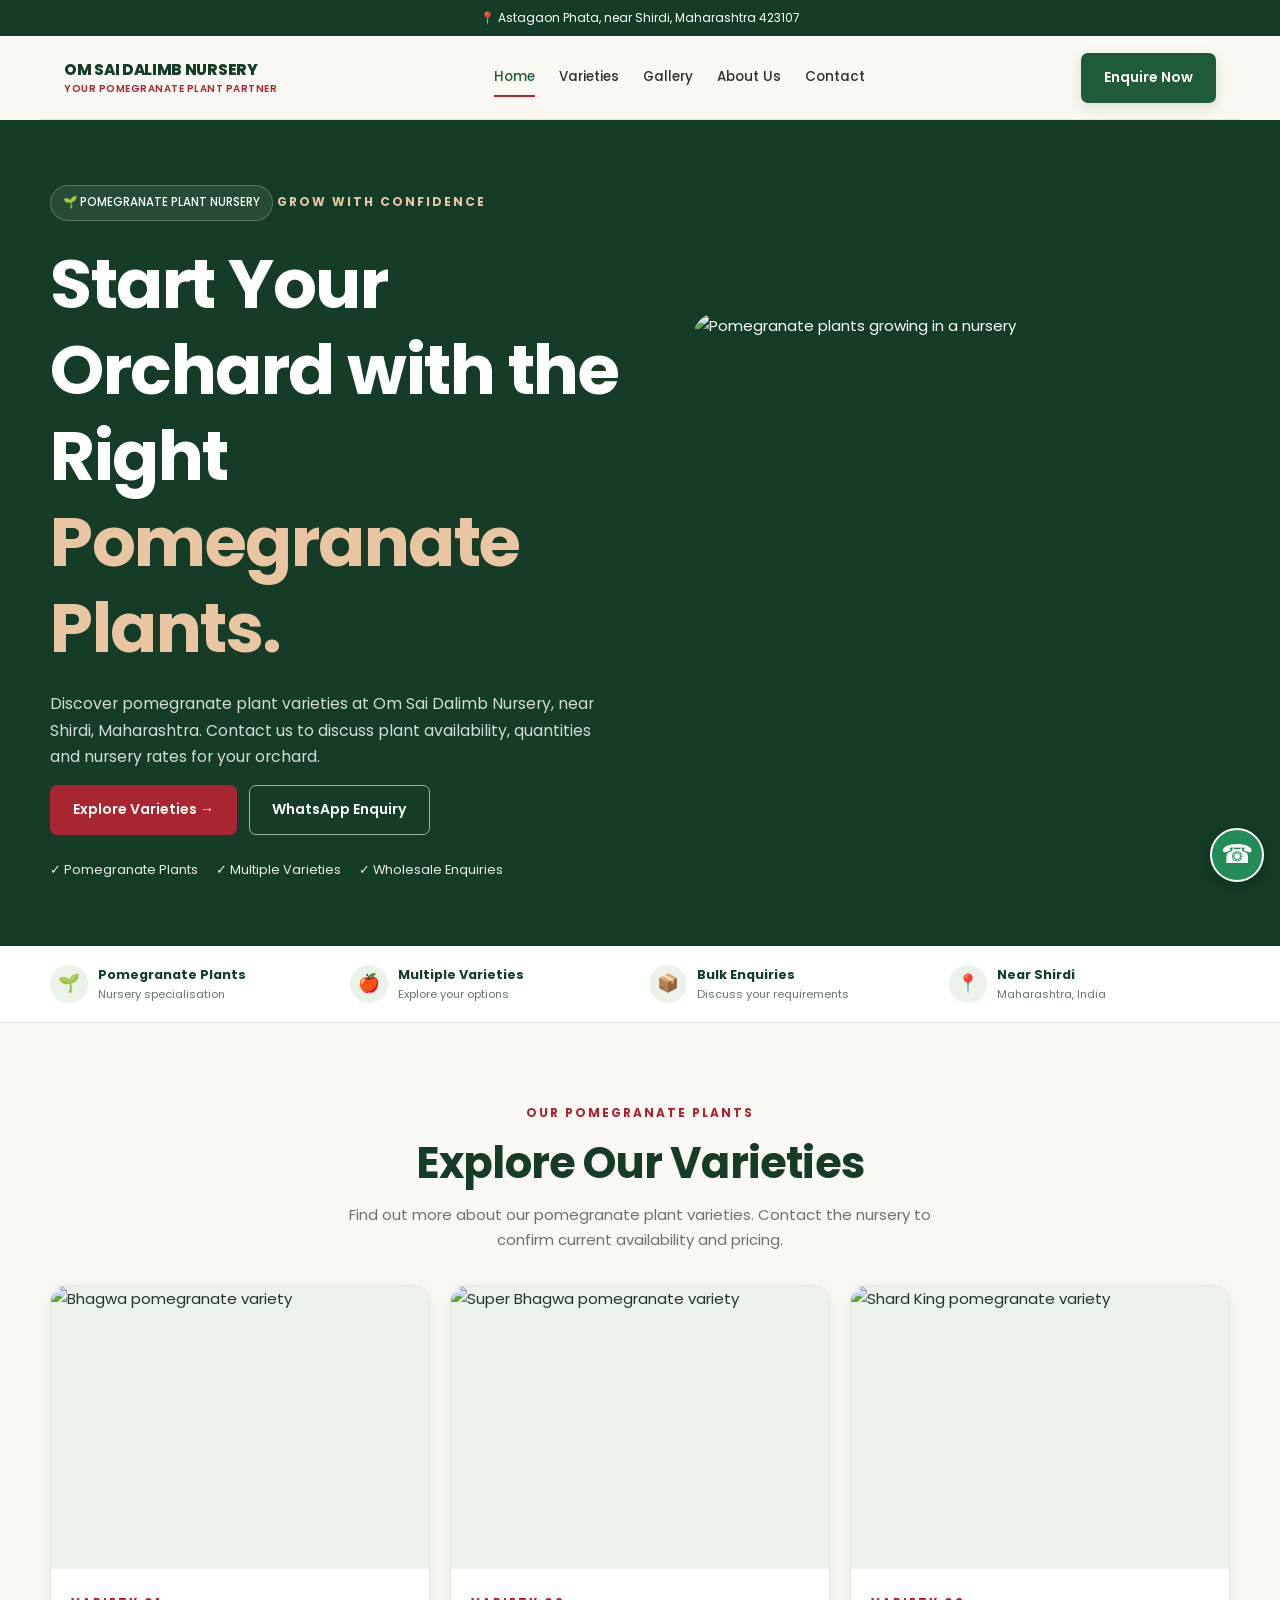
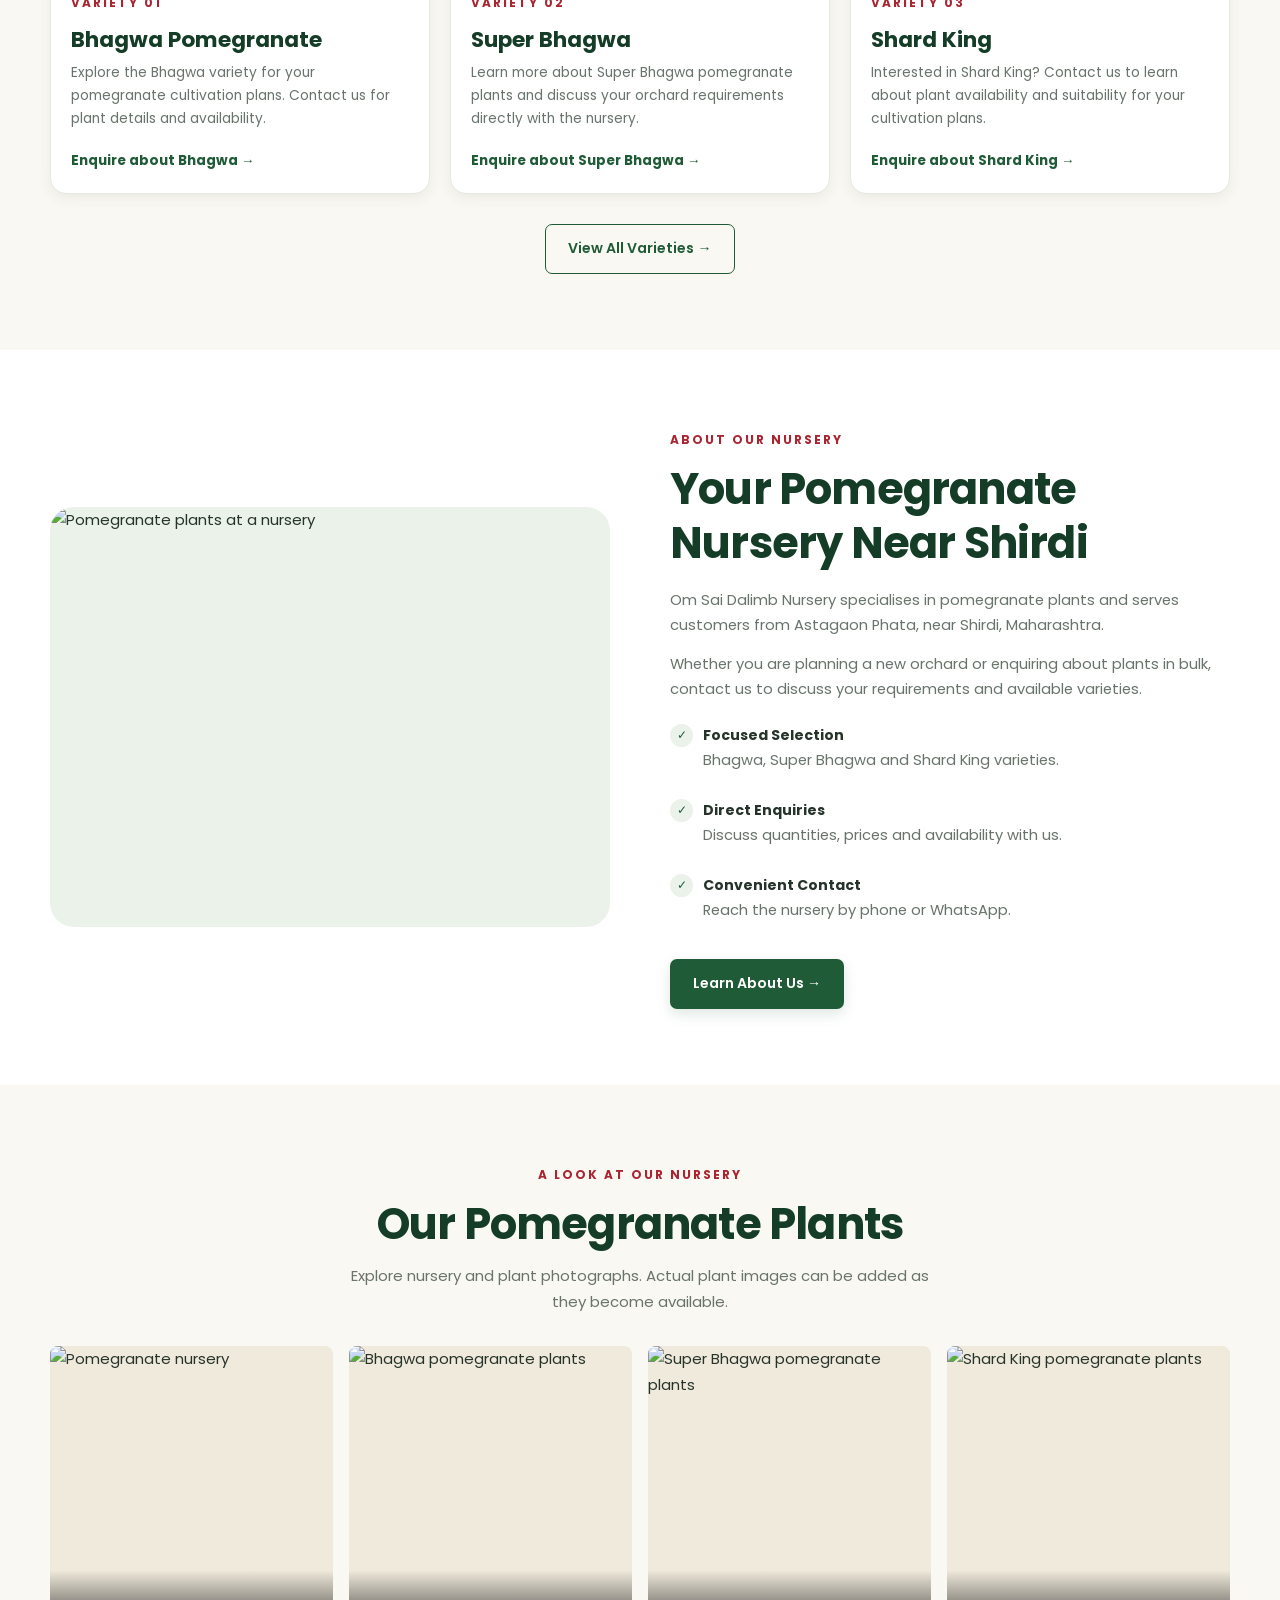
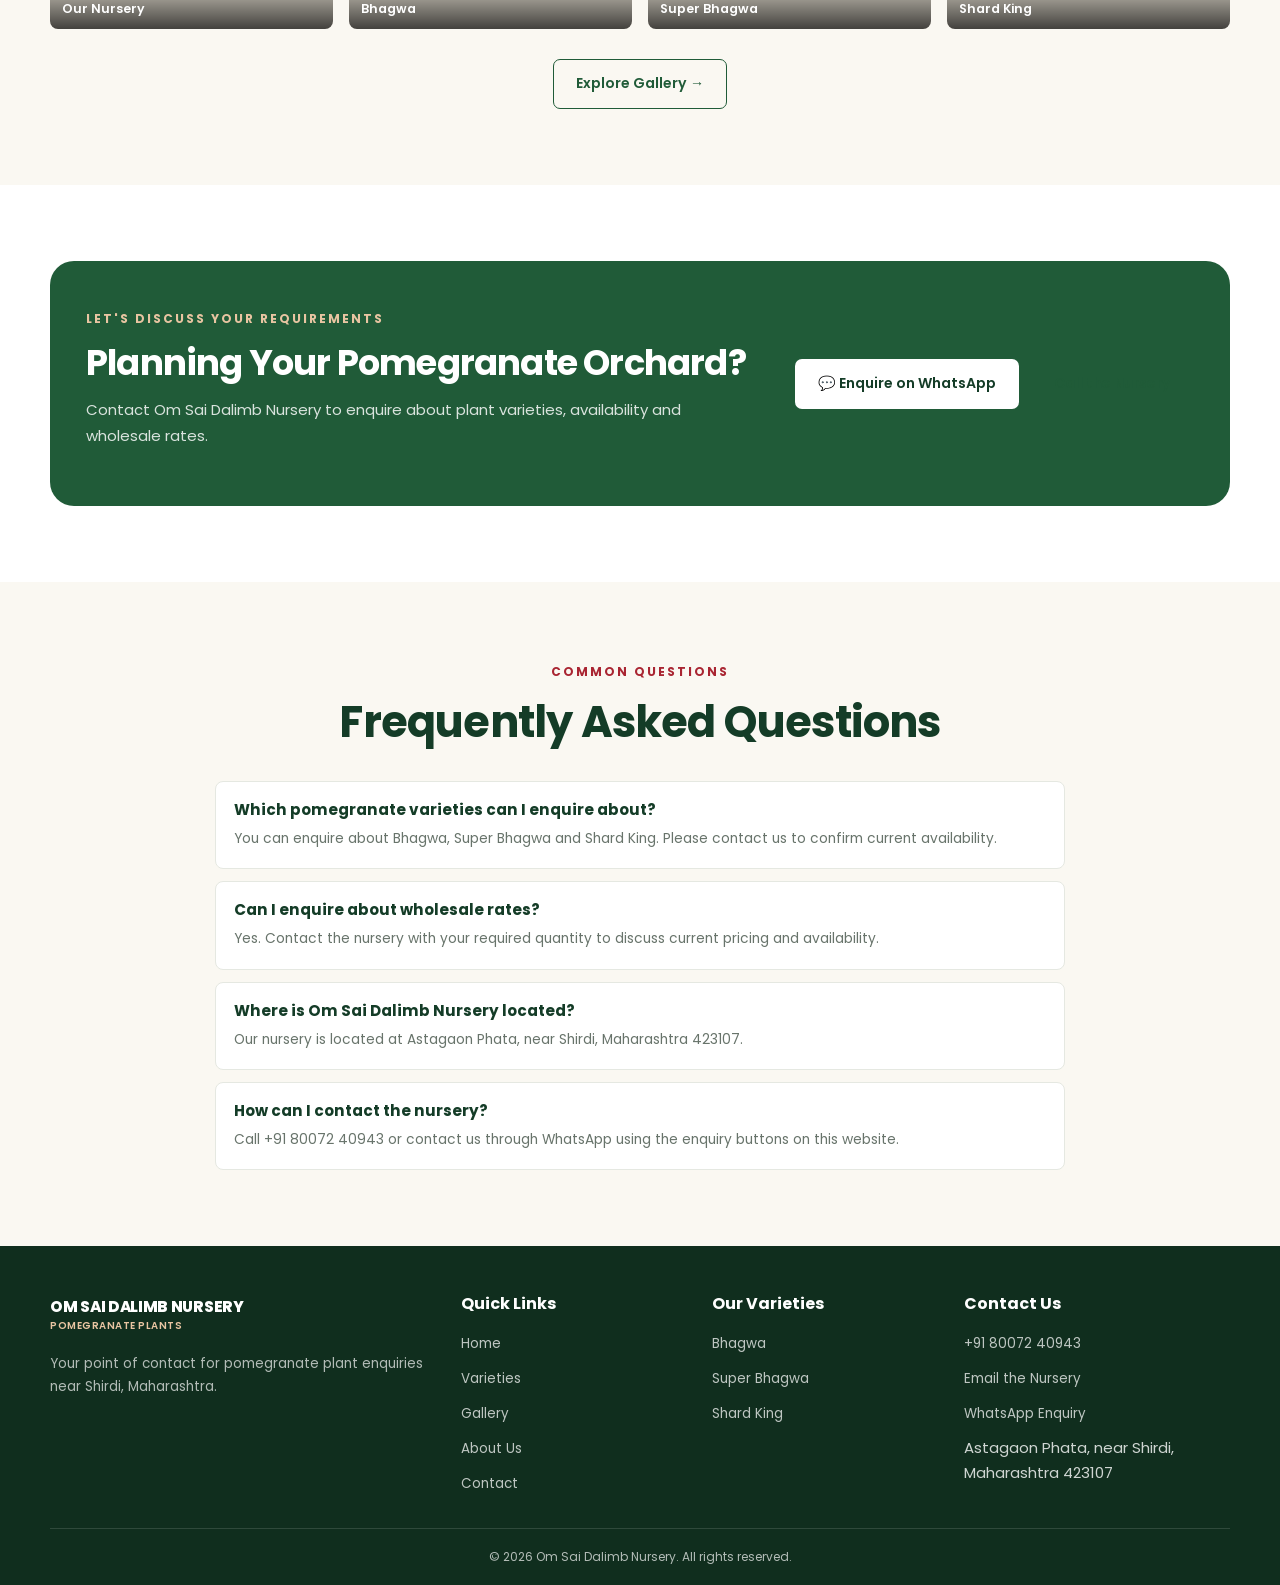
==== index.html @ 65f1bbf9 "Add files via upload" ====
<!DOCTYPE html>
<html lang="en">

<head>
    <meta charset="UTF-8">
    <meta name="viewport" content="width=device-width, initial-scale=1.0">

    <title>Om Sai Dalimb Nursery | Pomegranate Plants in Shirdi, Maharashtra</title>

    <meta name="description"
        content="Explore Bhagwa, Super Bhagwa and Shard King pomegranate plants at Om Sai Dalimb Nursery near Shirdi, Maharashtra. Contact us for wholesale enquiries and plant availability.">

    <meta name="theme-color" content="#143c27">

    <link rel="preconnect" href="https://fonts.googleapis.com">
    <link rel="preconnect" href="https://fonts.gstatic.com" crossorigin>

    <link href="https://fonts.googleapis.com/css2?family=Poppins:wght@400;500;600;700;800&display=swap"
        rel="stylesheet">

    <link rel="stylesheet" href="css/style.css">
</head>

<body>

    <!-- TOP BAR -->
    <div class="topbar">
        <div class="container topbar-inner">
            <p>📍 Astagaon Phata, near Shirdi, Maharashtra 423107</p>
        </div>
    </div>


    <!-- NAVIGATION -->
    <header class="navbar">
        <div class="container navbar-inner">

            <a href="index.html" class="brand" aria-label="Om Sai Dalimb Nursery homepage">

                <img src="C:\Users\Rutuja\OneDrive\Desktop\OmSaiDalimbNursery\images\logo\L1.png"
                    alt="Om Sai Dalimb Nursery logo"
                    onerror="this.style.display='none'">

                <span class="brand-text">
                    <span class="brand-name">OM SAI DALIMB NURSERY</span>
                    <span class="brand-tagline">YOUR POMEGRANATE PLANT PARTNER</span>
                </span>

            </a>

            <nav class="nav-menu" id="navMenu" aria-label="Main navigation">
                <a href="index.html" class="active">Home</a>
                <a href="varieties.html">Varieties</a>
                <a href="gallery.html">Gallery</a>
                <a href="about.html">About Us</a>
                <a href="contact.html">Contact</a>
            </nav>

            <a href="https://wa.me/918007240943"
                class="btn btn-primary nav-cta"
                target="_blank"
                rel="noopener noreferrer">
                Enquire Now
            </a>

            <button class="nav-toggle"
                id="navToggle"
                type="button"
                aria-label="Open navigation menu"
                aria-controls="navMenu"
                aria-expanded="false">
                ☰
            </button>

        </div>
    </header>


    <main>

        <!-- HERO SECTION -->
        <section class="hero">

            <div class="container hero-grid">

                <div class="hero-content">

                    <span class="hero-badge">
                        🌱 POMEGRANATE PLANT NURSERY
                    </span>

                    <span class="eyebrow">GROW WITH CONFIDENCE</span>

                    <h1>
                        Start Your Orchard
                        with the Right
                        <span>Pomegranate Plants.</span>
                    </h1>

                    <p>
                        Discover pomegranate plant varieties at Om Sai Dalimb Nursery,
                        near Shirdi, Maharashtra. Contact us to discuss plant availability,
                        quantities and nursery rates for your orchard.
                    </p>

                    <div class="btn-group">

                        <a href="varieties.html" class="btn btn-red">
                            Explore Varieties →
                        </a>

                        <a href="https://wa.me/918007240943?text=Hello%20Om%20Sai%20Dalimb%20Nursery%2C%20I%20would%20like%20to%20enquire%20about%20pomegranate%20plants."
                            class="btn btn-outline"
                            target="_blank"
                            rel="noopener noreferrer">
                            WhatsApp Enquiry
                        </a>

                    </div>

                    <div class="hero-points">
                        <span>✓ Pomegranate Plants</span>
                        <span>✓ Multiple Varieties</span>
                        <span>✓ Wholesale Enquiries</span>
                    </div>

                </div>


                <div class="hero-image">

                    <img src="C:\Users\Rutuja\OneDrive\Desktop\OmSaiDalimbNursery\images\nursery\n8.jpeg"
                        alt="Pomegranate plants growing in a nursery"
                        fetchpriority="high">

                </div>

            </div>

        </section>


        <!-- TRUST STRIP -->
        <section class="trust-strip">

            <div class="container trust-grid">

                <div class="trust-item">
                    <div class="trust-icon">🌱</div>
                    <div>
                        <strong>Pomegranate Plants</strong>
                        <small>Nursery specialisation</small>
                    </div>
                </div>

                <div class="trust-item">
                    <div class="trust-icon">🍎</div>
                    <div>
                        <strong>Multiple Varieties</strong>
                        <small>Explore your options</small>
                    </div>
                </div>

                <div class="trust-item">
                    <div class="trust-icon">📦</div>
                    <div>
                        <strong>Bulk Enquiries</strong>
                        <small>Discuss your requirements</small>
                    </div>
                </div>

                <div class="trust-item">
                    <div class="trust-icon">📍</div>
                    <div>
                        <strong>Near Shirdi</strong>
                        <small>Maharashtra, India</small>
                    </div>
                </div>

            </div>

        </section>


        <!-- VARIETIES SECTION -->
        <section class="section">

            <div class="container">

                <div class="section-heading">

                    <span class="eyebrow">OUR POMEGRANATE PLANTS</span>

                    <h2>Explore Our Varieties</h2>

                    <p>
                        Find out more about our pomegranate plant varieties.
                        Contact the nursery to confirm current availability and pricing.
                    </p>

                </div>


                <div class="variety-grid">

                    <!-- BHAGWA -->
                    <article class="variety-card">

                        <div class="variety-image">

                            <img src="C:\Users\Rutuja\OneDrive\Desktop\OmSaiDalimbNursery\images\plants\p6.jpeg"
                                alt="Bhagwa pomegranate variety"
                                loading="lazy"
                                onerror="this.onerror=null;this.src='images/hero/hero1.jpeg';">

                        </div>

                        <div class="variety-content">

                            <span class="eyebrow">VARIETY 01</span>

                            <h3>Bhagwa Pomegranate</h3>

                            <p>
                                Explore the Bhagwa variety for your pomegranate
                                cultivation plans. Contact us for plant details
                                and availability.
                            </p>

                            <a href="https://wa.me/918007240943?text=Hello%2C%20I%20would%20like%20to%20enquire%20about%20Bhagwa%20pomegranate%20plants."
                                class="variety-link"
                                target="_blank"
                                rel="noopener noreferrer">
                                Enquire about Bhagwa →
                            </a>

                        </div>

                    </article>


                    <!-- SUPER BHAGWA -->
                    <article class="variety-card">

                        <div class="variety-image">

                            <img src="C:\Users\Rutuja\OneDrive\Desktop\OmSaiDalimbNursery\images\plants\p14.jpeg"
                                alt="Super Bhagwa pomegranate variety"
                                loading="lazy"
                                onerror="this.onerror=null;this.src='images/hero/hero1.jpeg';">

                        </div>

                        <div class="variety-content">

                            <span class="eyebrow">VARIETY 02</span>

                            <h3>Super Bhagwa</h3>

                            <p>
                                Learn more about Super Bhagwa pomegranate plants
                                and discuss your orchard requirements directly
                                with the nursery.
                            </p>

                            <a href="https://wa.me/918007240943?text=Hello%2C%20I%20would%20like%20to%20enquire%20about%20Super%20Bhagwa%20pomegranate%20plants."
                                class="variety-link"
                                target="_blank"
                                rel="noopener noreferrer">
                                Enquire about Super Bhagwa →
                            </a>

                        </div>

                    </article>


                    <!-- SHARD KING -->
                    <article class="variety-card">

                        <div class="variety-image">

                            <img src="C:\Users\Rutuja\OneDrive\Desktop\OmSaiDalimbNursery\images\plants\p13.jpeg"
                                alt="Shard King pomegranate variety"
                                loading="lazy"
                                onerror="this.onerror=null;this.src='images/hero/hero1.jpeg';">

                        </div>

                        <div class="variety-content">

                            <span class="eyebrow">VARIETY 03</span>

                            <h3>Shard King</h3>

                            <p>
                                Interested in Shard King? Contact us to learn
                                about plant availability and suitability for
                                your cultivation plans.
                            </p>

                            <a href="https://wa.me/918007240943?text=Hello%2C%20I%20would%20like%20to%20enquire%20about%20Shard%20King%20pomegranate%20plants."
                                class="variety-link"
                                target="_blank"
                                rel="noopener noreferrer">
                                Enquire about Shard King →
                            </a>

                        </div>

                    </article>

                </div>


                <div class="text-center mt-3">

                    <a href="varieties.html" class="btn btn-outline">
                        View All Varieties →
                    </a>

                </div>

            </div>

        </section>


        <!-- ABOUT SECTION -->
        <section class="section section-white">

            <div class="container about-grid">

                <div class="about-image">

                    <img src="C:\Users\Rutuja\OneDrive\Desktop\OmSaiDalimbNursery\images\nursery\n4.jpeg"
                        alt="Pomegranate plants at a nursery"
                        loading="lazy"
                        onerror="this.onerror=null;this.src='images/hero/hero1.jpeg';">

                </div>


                <div class="about-content">

                    <span class="eyebrow">ABOUT OUR NURSERY</span>

                    <h2>Your Pomegranate Nursery Near Shirdi</h2>

                    <p>
                        Om Sai Dalimb Nursery specialises in pomegranate plants
                        and serves customers from Astagaon Phata, near Shirdi,
                        Maharashtra.
                    </p>

                    <p>
                        Whether you are planning a new orchard or enquiring
                        about plants in bulk, contact us to discuss your
                        requirements and available varieties.
                    </p>

                    <ul class="feature-list">

                        <li>
                            <span>✓</span>
                            <div>
                                <strong>Focused Selection</strong>
                                <p>Bhagwa, Super Bhagwa and Shard King varieties.</p>
                            </div>
                        </li>

                        <li>
                            <span>✓</span>
                            <div>
                                <strong>Direct Enquiries</strong>
                                <p>Discuss quantities, prices and availability with us.</p>
                            </div>
                        </li>

                        <li>
                            <span>✓</span>
                            <div>
                                <strong>Convenient Contact</strong>
                                <p>Reach the nursery by phone or WhatsApp.</p>
                            </div>
                        </li>

                    </ul>

                    <a href="about.html" class="btn btn-primary">
                        Learn About Us →
                    </a>

                </div>

            </div>

        </section>


        <!-- GALLERY PREVIEW -->
        <section class="section">

            <div class="container">

                <div class="section-heading">

                    <span class="eyebrow">A LOOK AT OUR NURSERY</span>

                    <h2>Our Pomegranate Plants</h2>

                    <p>
                        Explore nursery and plant photographs.
                        Actual plant images can be added as they become available.
                    </p>

                </div>


                <div class="gallery-grid">

                    <a href="gallery.html" class="gallery-item">
                        <img src="C:\Users\Rutuja\OneDrive\Desktop\OmSaiDalimbNursery\images\nursery\n8.jpeg"
                            alt="Pomegranate nursery"
                            loading="lazy">
                        <span class="gallery-caption">Our Nursery</span>
                    </a>

                    <a href="gallery.html" class="gallery-item">
                        <img src="C:\Users\Rutuja\OneDrive\Desktop\OmSaiDalimbNursery\images\plants\p6.jpeg"
                            alt="Bhagwa pomegranate plants"
                            loading="lazy"
                            onerror="this.onerror=null;this.src='images/hero/hero1.jpeg';">
                        <span class="gallery-caption">Bhagwa</span>
                    </a>

                    <a href="gallery.html" class="gallery-item">
                        <img src="C:\Users\Rutuja\OneDrive\Desktop\OmSaiDalimbNursery\images\plants\p14.jpeg"
                            alt="Super Bhagwa pomegranate plants"
                            loading="lazy"
                            onerror="this.onerror=null;this.src='images/hero/hero1.jpeg';">
                        <span class="gallery-caption">Super Bhagwa</span>
                    </a>

                    <a href="gallery.html" class="gallery-item">
                        <img src="C:\Users\Rutuja\OneDrive\Desktop\OmSaiDalimbNursery\images\plants\p13.jpeg"
                            alt="Shard King pomegranate plants"
                            loading="lazy"
                            onerror="this.onerror=null;this.src='images/hero/hero1.jpeg';">
                        <span class="gallery-caption">Shard King</span>
                    </a>

                </div>


                <div class="text-center mt-3">

                    <a href="gallery.html" class="btn btn-outline">
                        Explore Gallery →
                    </a>

                </div>

            </div>

        </section>


        <!-- CALL TO ACTION -->
        <section class="section section-white">

            <div class="container">

                <div class="cta-banner">

                    <div>

                        <span class="eyebrow" style="color: #e9c5a2;">
                            LET'S DISCUSS YOUR REQUIREMENTS
                        </span>

                        <h2>Planning Your Pomegranate Orchard?</h2>

                        <p>
                            Contact Om Sai Dalimb Nursery to enquire about
                            plant varieties, availability and wholesale rates.
                        </p>

                    </div>


                    <div class="btn-group">

                        <a href="https://wa.me/918007240943?text=Hello%20Om%20Sai%20Dalimb%20Nursery%2C%20I%20would%20like%20to%20enquire%20about%20pomegranate%20plants%20and%20wholesale%20rates."
                            class="btn btn-white"
                            target="_blank"
                            rel="noopener noreferrer">
                            💬 Enquire on WhatsApp
                        </a>

                        <a href="tel:+918007240943" class="btn btn-outline">
                            Call the Nursery
                        </a>

                    </div>

                </div>

            </div>

        </section>


        <!-- FAQ SECTION -->
        <section class="section">

            <div class="container">

                <div class="section-heading">

                    <span class="eyebrow">COMMON QUESTIONS</span>

                    <h2>Frequently Asked Questions</h2>

                </div>


                <div class="faq-list">

                    <article class="faq-item">

                        <h3>Which pomegranate varieties can I enquire about?</h3>

                        <p>
                            You can enquire about Bhagwa, Super Bhagwa and
                            Shard King. Please contact us to confirm current
                            availability.
                        </p>

                    </article>


                    <article class="faq-item">

                        <h3>Can I enquire about wholesale rates?</h3>

                        <p>
                            Yes. Contact the nursery with your required quantity
                            to discuss current pricing and availability.
                        </p>

                    </article>


                    <article class="faq-item">

                        <h3>Where is Om Sai Dalimb Nursery located?</h3>

                        <p>
                            Our nursery is located at Astagaon Phata, near
                            Shirdi, Maharashtra 423107.
                        </p>

                    </article>


                    <article class="faq-item">

                        <h3>How can I contact the nursery?</h3>

                        <p>
                            Call +91 80072 40943 or contact us through WhatsApp
                            using the enquiry buttons on this website.
                        </p>

                    </article>

                </div>

            </div>

        </section>

    </main>


    <!-- FOOTER -->
    <footer class="footer">

        <div class="container">

            <div class="footer-grid">

                <div>

                    <a href="index.html" class="brand">

                        <img src="C:\Users\Rutuja\OneDrive\Desktop\OmSaiDalimbNursery\images\logo\L1.png"
                            alt=""
                            onerror="this.style.display='none'">

                        <span class="brand-text">
                            <span class="brand-name">OM SAI DALIMB NURSERY</span>
                            <span class="brand-tagline">POMEGRANATE PLANTS</span>
                        </span>

                    </a>

                    <p class="mt-2">
                        Your point of contact for pomegranate plant enquiries
                        near Shirdi, Maharashtra.
                    </p>

                </div>


                <div>

                    <h3>Quick Links</h3>

                    <ul class="footer-links">
                        <li><a href="index.html">Home</a></li>
                        <li><a href="varieties.html">Varieties</a></li>
                        <li><a href="gallery.html">Gallery</a></li>
                        <li><a href="about.html">About Us</a></li>
                        <li><a href="contact.html">Contact</a></li>
                    </ul>

                </div>


                <div>

                    <h3>Our Varieties</h3>

                    <ul class="footer-links">
                        <li><a href="varieties.html">Bhagwa</a></li>
                        <li><a href="varieties.html">Super Bhagwa</a></li>
                        <li><a href="varieties.html">Shard King</a></li>
                    </ul>

                </div>


                <div>

                    <h3>Contact Us</h3>

                    <ul class="footer-links">

                        <li>
                            <a href="tel:+918007240943">
                                +91 80072 40943
                            </a>
                        </li>

                        <li>
                            <a href="mailto:jejurkarsagar766@gmail.com">
                                Email the Nursery
                            </a>
                        </li>

                        <li>
                            <a href="https://wa.me/918007240943"
                                target="_blank"
                                rel="noopener noreferrer">
                                WhatsApp Enquiry
                            </a>
                        </li>

                        <li>
                            <span>
                                Astagaon Phata, near Shirdi,
                                Maharashtra 423107
                            </span>
                        </li>

                    </ul>

                </div>

            </div>


            <div class="footer-bottom">

                <p>
                    &copy; <span id="currentYear"></span>
                    Om Sai Dalimb Nursery. All rights reserved.
                </p>

            </div>

        </div>

    </footer>


    <!-- FLOATING WHATSAPP BUTTON -->
    <a href="https://wa.me/918007240943"
        class="whatsapp-float"
        target="_blank"
        rel="noopener noreferrer"
        aria-label="Contact Om Sai Dalimb Nursery on WhatsApp">
        ☎
    </a>


    <!-- JAVASCRIPT -->
    <script>
        const navToggle = document.getElementById("navToggle");
        const navMenu = document.getElementById("navMenu");

        if (navToggle && navMenu) {

            navToggle.addEventListener("click", function () {

                const isOpen = navMenu.classList.toggle("show");

                navToggle.setAttribute("aria-expanded", String(isOpen));

                navToggle.setAttribute(
                    "aria-label",
                    isOpen ? "Close navigation menu" : "Open navigation menu"
                );

                navToggle.textContent = isOpen ? "✕" : "☰";

            });

            navMenu.querySelectorAll("a").forEach(function (link) {

                link.addEventListener("click", function () {

                    navMenu.classList.remove("show");

                    navToggle.setAttribute("aria-expanded", "false");
                    navToggle.setAttribute("aria-label", "Open navigation menu");
                    navToggle.textContent = "☰";

                });

            });

        }

        document.getElementById("currentYear").textContent =
            new Date().getFullYear();
    </script>

</body>

</html>
---- css/style.css ----
/* =========================================================
   OM SAI DALIMB NURSERY
   Premium Pomegranate Nursery Website
   Mobile-first responsive stylesheet
   ========================================================= */

/* ===================== 1. VARIABLES ===================== */

:root {
    --green: #205b38;
    --green-dark: #143c27;
    --green-light: #eaf2e9;

    --red: #a92532;
    --red-dark: #861c28;
    --red-light: #f9e9e9;

    --ivory: #faf8f2;
    --white: #ffffff;
    --cream: #f0eadc;

    --text: #26332b;
    --text-light: #68746b;
    --border: #e5e8e1;

    --shadow-sm: 0 4px 14px rgba(20, 60, 39, 0.07);
    --shadow-md: 0 12px 30px rgba(20, 60, 39, 0.12);
    --shadow-lg: 0 20px 50px rgba(20, 60, 39, 0.16);

    --radius-sm: 8px;
    --radius-md: 16px;
    --radius-lg: 24px;

    --container: 1180px;
    --transition: 0.3s ease;
}


/* ===================== 2. RESET ===================== */

* {
    margin: 0;
    padding: 0;
    box-sizing: border-box;
}

html {
    scroll-behavior: smooth;
    scroll-padding-top: 90px;
}

body {
    font-family: "Poppins", "Segoe UI", Arial, sans-serif;
    font-size: 15px;
    line-height: 1.7;
    color: var(--text);
    background: var(--ivory);
    overflow-x: hidden;
    -webkit-font-smoothing: antialiased;
}

img {
    display: block;
    width: 100%;
    max-width: 100%;
    height: auto;
}

a {
    color: inherit;
    text-decoration: none;
    transition: color var(--transition);
}

button,
input,
textarea,
select {
    font: inherit;
}

button {
    cursor: pointer;
}

ul {
    list-style: none;
}

p {
    color: var(--text-light);
    margin-bottom: 14px;
}

h1,
h2,
h3,
h4,
h5 {
    color: var(--green-dark);
    font-weight: 700;
    line-height: 1.25;
}

h1 {
    font-size: clamp(2rem, 6vw, 4.3rem);
    letter-spacing: -1.5px;
}

h2 {
    font-size: clamp(1.65rem, 4vw, 2.7rem);
    letter-spacing: -0.8px;
}

h3 {
    font-size: clamp(1.1rem, 2.5vw, 1.35rem);
}

::selection {
    background: var(--green);
    color: var(--white);
}


/* ===================== 3. REUSABLE LAYOUT ===================== */

.container {
    width: min(100% - 32px, var(--container));
    margin-inline: auto;
}

.section {
    padding: 58px 0;
}

.section-white {
    background: var(--white);
}

.section-green {
    background: var(--green-dark);
    color: var(--white);
}

.section-heading {
    max-width: 720px;
    margin: 0 auto 32px;
    text-align: center;
}

.section-heading h2 {
    margin-bottom: 12px;
}

.section-heading p {
    max-width: 600px;
    margin: 0 auto;
}

.eyebrow {
    display: inline-block;
    margin-bottom: 12px;
    color: var(--red);
    font-size: 0.75rem;
    font-weight: 700;
    letter-spacing: 2px;
    text-transform: uppercase;
}

.text-center {
    text-align: center;
}

.text-green {
    color: var(--green);
}

.text-red {
    color: var(--red);
}

.mt-1 {
    margin-top: 10px;
}

.mt-2 {
    margin-top: 20px;
}

.mt-3 {
    margin-top: 30px;
}

.mb-1 {
    margin-bottom: 10px;
}

.mb-2 {
    margin-bottom: 20px;
}

.mb-3 {
    margin-bottom: 30px;
}


/* ===================== 4. BUTTONS ===================== */

.btn {
    display: inline-flex;
    align-items: center;
    justify-content: center;
    gap: 9px;

    min-height: 46px;
    padding: 12px 22px;

    border: 1px solid transparent;
    border-radius: 7px;

    font-size: 0.88rem;
    font-weight: 600;
    text-align: center;

    transition:
        background var(--transition),
        color var(--transition),
        border-color var(--transition),
        transform var(--transition),
        box-shadow var(--transition);
}

.btn:hover {
    transform: translateY(-2px);
}

.btn-primary {
    color: var(--white);
    background: var(--green);
    box-shadow: 0 5px 14px rgba(32, 91, 56, 0.15);
}

.btn-primary:hover {
    color: var(--white);
    background: var(--green-dark);
}

.btn-red {
    color: var(--white);
    background: var(--red);
}

.btn-red:hover {
    color: var(--white);
    background: var(--red-dark);
}

.btn-outline {
    color: var(--green);
    background: transparent;
    border-color: var(--green);
}

.btn-outline:hover {
    color: var(--white);
    background: var(--green);
}

.btn-white {
    color: var(--green-dark);
    background: var(--white);
}

.btn-white:hover {
    color: var(--green-dark);
    background: var(--cream);
}

.btn-whatsapp {
    color: var(--white);
    background: #218c55;
}

.btn-whatsapp:hover {
    color: var(--white);
    background: #176b40;
}

.btn-group {
    display: flex;
    flex-wrap: wrap;
    align-items: center;
    gap: 12px;
}


/* ===================== 5. TOP BAR ===================== */

.topbar {
    padding: 8px 0;
    color: var(--white);
    background: var(--green-dark);
    font-size: 0.75rem;
}

.topbar-inner {
    display: flex;
    align-items: center;
    justify-content: center;
    gap: 8px;
    text-align: center;
}

.topbar p {
    margin: 0;
    color: inherit;
}

.topbar a {
    color: inherit;
}

.topbar a:hover {
    color: #e7d7a8;
}


/* ===================== 6. NAVIGATION ===================== */

.navbar {
    position: sticky;
    top: 0;
    z-index: 1000;

    background: rgba(250, 248, 242, 0.97);
    border-bottom: 1px solid var(--border);
    backdrop-filter: blur(12px);
}

.navbar-inner {
    min-height: 74px;
    display: flex;
    align-items: center;
    justify-content: space-between;
    gap: 16px;
}

.brand {
    display: inline-flex;
    align-items: center;
    gap: 10px;
    min-width: 0;
}

.brand img {
    width: 48px;
    height: 48px;
    object-fit: contain;
    flex-shrink: 0;
}

.brand-text {
    display: flex;
    flex-direction: column;
    line-height: 1.25;
}

.brand-name {
    color: var(--green-dark);
    font-size: 0.95rem;
    font-weight: 800;
    letter-spacing: -0.3px;
}

.brand-tagline {
    margin-top: 4px;
    color: var(--red);
    font-size: 0.62rem;
    font-weight: 600;
    letter-spacing: 0.5px;
}

.nav-menu {
    display: flex;
    align-items: center;
    gap: 24px;
}

.nav-menu a {
    position: relative;
    padding: 8px 0;
    color: var(--text);
    font-size: 0.84rem;
    font-weight: 500;
}

.nav-menu a:hover,
.nav-menu a.active {
    color: var(--green);
}

.nav-menu a.active::after {
    position: absolute;
    right: 0;
    bottom: 0;
    left: 0;
    height: 2px;
    background: var(--red);
    content: "";
}

.nav-toggle {
    display: none;
    width: 42px;
    height: 42px;
    align-items: center;
    justify-content: center;
    border: 1px solid var(--border);
    border-radius: 8px;
    color: var(--green-dark);
    background: var(--white);
    font-size: 1.4rem;
}

.nav-cta {
    white-space: nowrap;
}


/* ===================== 7. HERO SECTION ===================== */

.hero {
    position: relative;
    isolation: isolate;
    overflow: hidden;
    background: var(--green-dark);
    color: var(--white);
}

.hero-grid {
    display: grid;
    grid-template-columns: 1fr;
    align-items: center;
    gap: 30px;
}

.hero-content {
    position: relative;
    z-index: 2;
    padding: 46px 0 12px;
}

.hero .eyebrow {
    color: #e9c5a2;
}

.hero h1 {
    max-width: 700px;
    margin-bottom: 20px;
    color: var(--white);
}

.hero h1 span {
    color: #e9c5a2;
}

.hero p {
    max-width: 560px;
    color: rgba(255, 255, 255, 0.82);
    font-size: 0.98rem;
}

.hero .btn-outline {
    color: var(--white);
    border-color: rgba(255, 255, 255, 0.6);
}

.hero .btn-outline:hover {
    color: var(--green-dark);
    background: var(--white);
}

.hero-image {
    position: relative;
    min-height: 260px;
    overflow: hidden;
    border-radius: var(--radius-lg) var(--radius-lg) 0 0;
}

.hero-image img {
    width: 100%;
    height: 100%;
    min-height: 260px;
    object-fit: cover;
    object-position: center;
}

.hero-image::after {
    position: absolute;
    inset: 0;
    background: linear-gradient(
        0deg,
        rgba(20, 60, 39, 0.28),
        transparent 45%
    );
    content: "";
}

.hero-badge {
    display: inline-flex;
    align-items: center;
    gap: 8px;
    margin-bottom: 20px;
    padding: 7px 12px;
    border: 1px solid rgba(255, 255, 255, 0.22);
    border-radius: 50px;
    color: var(--white);
    background: rgba(255, 255, 255, 0.08);
    font-size: 0.72rem;
    font-weight: 500;
}

.hero-points {
    display: flex;
    flex-wrap: wrap;
    gap: 12px 18px;
    margin-top: 24px;
}

.hero-points span {
    color: rgba(255, 255, 255, 0.9);
    font-size: 0.8rem;
}


/* ===================== 8. TRUST STRIP ===================== */

.trust-strip {
    position: relative;
    z-index: 3;
    padding: 18px 0;
    background: var(--white);
    border-bottom: 1px solid var(--border);
}

.trust-grid {
    display: grid;
    grid-template-columns: repeat(2, minmax(0, 1fr));
    gap: 18px 12px;
}

.trust-item {
    display: flex;
    align-items: center;
    gap: 10px;
}

.trust-icon {
    display: flex;
    width: 38px;
    height: 38px;
    flex-shrink: 0;
    align-items: center;
    justify-content: center;
    border-radius: 50%;
    color: var(--green);
    background: var(--green-light);
    font-size: 1.1rem;
}

.trust-item strong {
    display: block;
    color: var(--green-dark);
    font-size: 0.8rem;
}

.trust-item small {
    display: block;
    color: var(--text-light);
    font-size: 0.7rem;
}


/* ===================== 9. VARIETY CARDS ===================== */

.variety-grid {
    display: grid;
    grid-template-columns: 1fr;
    gap: 20px;
}

.variety-card {
    overflow: hidden;
    border: 1px solid var(--border);
    border-radius: var(--radius-md);
    background: var(--white);
    box-shadow: var(--shadow-sm);
    transition:
        transform var(--transition),
        box-shadow var(--transition);
}

.variety-card:hover {
    transform: translateY(-5px);
    box-shadow: var(--shadow-md);
}

.variety-image {
    position: relative;
    overflow: hidden;
    aspect-ratio: 4 / 3;
    background: var(--green-light);
}

.variety-image img {
    width: 100%;
    height: 100%;
    object-fit: cover;
    transition: transform 0.5s ease;
}

.variety-card:hover .variety-image img {
    transform: scale(1.04);
}

.variety-content {
    padding: 20px;
}

.variety-content h3 {
    margin-bottom: 8px;
}

.variety-content p {
    margin-bottom: 16px;
    font-size: 0.86rem;
}

.variety-link {
    display: inline-flex;
    align-items: center;
    gap: 8px;
    color: var(--green);
    font-size: 0.84rem;
    font-weight: 700;
}

.variety-link:hover {
    color: var(--red);
}


/* ===================== 10. IMAGE GALLERY ===================== */

.gallery-grid {
    display: grid;
    grid-template-columns: repeat(2, minmax(0, 1fr));
    gap: 10px;
}

.gallery-item {
    position: relative;
    overflow: hidden;
    aspect-ratio: 1 / 1;
    border-radius: var(--radius-sm);
    background: var(--cream);
}

.gallery-item img {
    width: 100%;
    height: 100%;
    object-fit: cover;
    transition: transform 0.45s ease;
}

.gallery-item:hover img {
    transform: scale(1.06);
}

.gallery-caption {
    position: absolute;
    right: 0;
    bottom: 0;
    left: 0;
    padding: 28px 12px 10px;
    color: var(--white);
    background: linear-gradient(transparent, rgba(0, 0, 0, 0.72));
    font-size: 0.78rem;
    font-weight: 600;
}


/* ===================== 11. ABOUT SECTION ===================== */

.about-grid {
    display: grid;
    grid-template-columns: 1fr;
    align-items: center;
    gap: 30px;
}

.about-image {
    overflow: hidden;
    aspect-ratio: 4 / 3;
    border-radius: var(--radius-lg);
    background: var(--green-light);
}

.about-image img {
    width: 100%;
    height: 100%;
    object-fit: cover;
}

.about-content h2 {
    margin-bottom: 18px;
}

.about-content p {
    font-size: 0.92rem;
}

.feature-list {
    display: grid;
    gap: 12px;
    margin: 22px 0;
}

.feature-list li {
    display: flex;
    align-items: flex-start;
    gap: 10px;
    color: var(--text);
    font-size: 0.88rem;
}

.feature-list li span {
    display: inline-flex;
    width: 23px;
    height: 23px;
    flex-shrink: 0;
    align-items: center;
    justify-content: center;
    border-radius: 50%;
    color: var(--green);
    background: var(--green-light);
    font-size: 0.75rem;
}


/* ===================== 12. CTA BANNER ===================== */

.cta-banner {
    position: relative;
    overflow: hidden;
    padding: 34px 22px;
    border-radius: var(--radius-lg);
    color: var(--white);
    background: var(--green);
}

.cta-banner h2 {
    margin-bottom: 12px;
    color: var(--white);
    font-size: clamp(1.5rem, 4vw, 2.2rem);
}

.cta-banner p {
    max-width: 600px;
    color: rgba(255, 255, 255, 0.83);
}

.cta-banner .btn-group {
    margin-top: 20px;
}


/* /* =========================================
   CONTACT PAGE - PREMIUM REDESIGN
========================================= */

.contact-intro {
    max-width: 760px;
    margin: 0 auto 42px;
    text-align: center;
}

.contact-intro h2 {
    color: var(--green-dark);
    font-size: clamp(1.7rem, 4vw, 2.5rem);
    line-height: 1.25;
    margin: 14px 0;
}

.contact-intro p {
    color: var(--text-light);
    line-height: 1.8;
    font-size: 1rem;
}

/* CONTACT CARDS */

.contact-details-grid {
    display: grid;
    grid-template-columns: repeat(2, minmax(0, 1fr));
    gap: 18px;
    margin-top: 38px;
}

.contact-detail-card {
    background: var(--white);
    border: 1px solid var(--border);
    border-radius: 18px;
    padding: 25px 18px;
    text-align: center;
    box-shadow: var(--shadow-sm);
    transition: transform var(--transition),
                box-shadow var(--transition),
                border-color var(--transition);
    min-width: 0;
    overflow-wrap: anywhere;
}

.contact-detail-card:hover {
    transform: translateY(-4px);
    box-shadow: var(--shadow-md);
    border-color: #b9cfb8;
}

.contact-detail-icon {
    display: inline-flex;
    align-items: center;
    justify-content: center;
    width: 56px;
    height: 56px;
    border-radius: 16px;
    margin-bottom: 15px;
    font-size: 1.65rem;
}

.contact-detail-icon.phone-icon {
    background: #eaf2e9;
    color: var(--green);
}

.contact-detail-icon.whatsapp-icon {
    background: #e4f7e9;
    color: #25D366;
}

.contact-detail-icon.email-icon {
    background: #f9e9e9;
    color: var(--red);
}

.contact-detail-icon.map-icon {
    background: #fff0e6;
    color: #d94a3a;
}

.contact-detail-card h2 {
    color: var(--green-dark);
    font-size: 1.15rem;
    margin: 0 0 10px;
}

.contact-detail-card h3 {
    color: var(--text);
    font-size: 0.95rem;
    margin: 17px 0 5px;
}

.contact-detail-card p {
    color: var(--text-light);
    font-size: 0.92rem;
    line-height: 1.7;
    margin: 0 0 13px;
}

.contact-detail-card a {
    color: var(--green);
    font-weight: 600;
    font-size: 0.94rem;
    text-decoration: none;
    line-height: 1.9;
    overflow-wrap: anywhere;
}

.contact-detail-card a:hover {
    color: var(--red);
    text-decoration: underline;
}

/* ENQUIRY FORM SECTION */

.contact-form-section {
    background: linear-gradient(
        180deg,
        var(--green-light) 0%,
        var(--ivory) 100%
    );
}

.contact-form-layout {
    display: grid;
    grid-template-columns: 1fr;
    gap: 32px;
    align-items: start;
}

.contact-form-info {
    padding: 10px 0;
}

.contact-form-info h2 {
    color: var(--green-dark);
    font-size: clamp(1.7rem, 4vw, 2.4rem);
    line-height: 1.3;
    margin: 14px 0;
}

.contact-form-info p {
    color: var(--text-light);
    line-height: 1.85;
    font-size: 0.98rem;
}

.contact-form-info strong {
    color: var(--green-dark);
}

.contact-form {
    background: var(--white);
    padding: 26px 20px;
    border: 1px solid var(--border);
    border-radius: 20px;
    box-shadow: var(--shadow-md);
}

.form-group {
    margin-bottom: 20px;
}

.form-group label {
    display: block;
    margin-bottom: 8px;
    color: var(--green-dark);
    font-weight: 600;
    font-size: 0.93rem;
}

.form-group input,
.form-group select,
.form-group textarea {
    display: block;
    width: 100%;
    max-width: 100%;
    min-height: 48px;
    padding: 12px 14px;
    border: 1px solid var(--border);
    border-radius: 10px;
    background: #fff;
    color: var(--text);
    font: inherit;
    font-size: 16px;
    box-sizing: border-box;
    transition: border-color var(--transition),
                box-shadow var(--transition);
}

.form-group textarea {
    min-height: 125px;
    resize: vertical;
}

.form-group input:focus,
.form-group select:focus,
.form-group textarea:focus {
    outline: none;
    border-color: var(--green);
    box-shadow: 0 0 0 3px rgba(32, 91, 56, 0.12);
}

.contact-form .btn {
    display: flex;
    align-items: center;
    justify-content: center;
    gap: 10px;
    width: 100%;
    min-height: 50px;
    padding: 13px 16px;
    border: none;
    border-radius: 10px;
    cursor: pointer;
    font: inherit;
    font-weight: 700;
    text-align: center;
}

.contact-form .btn i {
    font-size: 1.25rem;
}

.form-note {
    margin-top: 14px;
    color: var(--text-light);
    font-size: 0.84rem;
    line-height: 1.7;
    text-align: center;
}

/* MAP PANEL */

.map-panel {
    max-width: 850px;
    margin: 0 auto;
    padding: 35px 22px;
    border: 1px solid #d9e6d6;
    border-radius: 22px;
    background: var(--green-light);
    text-align: center;
}

.map-panel .map-icon {
    display: inline-flex;
    align-items: center;
    justify-content: center;
    width: 70px;
    height: 70px;
    border-radius: 20px;
    background: #fff0e6;
    color: #d94a3a;
    font-size: 2rem;
}

.map-panel h2 {
    color: var(--green-dark);
    font-size: clamp(1.5rem, 4vw, 2rem);
    margin: 18px 0 12px;
}

.map-panel p {
    color: var(--text-light);
    line-height: 1.8;
    margin-bottom: 18px;
}

.map-panel .btn {
    display: inline-flex;
    align-items: center;
    justify-content: center;
    gap: 9px;
    margin-top: 8px;
}

/* FINAL CONTACT CTA */

.contact-cta {
    background: var(--green-dark);
    text-align: center;
}

.contact-cta-content {
    max-width: 750px;
    margin: 0 auto;
}

.contact-cta h2 {
    color: var(--white);
    font-size: clamp(1.7rem, 4vw, 2.5rem);
    line-height: 1.3;
    margin: 16px 0;
}

.contact-cta p {
    color: rgba(255, 255, 255, 0.85);
    line-height: 1.8;
    margin-bottom: 25px;
}

.contact-cta .section-tag {
    color: #d5e8ce;
}

.contact-cta .btn {
    display: inline-flex;
    align-items: center;
    justify-content: center;
    gap: 9px;
    min-height: 48px;
    padding: 13px 22px;
    border-radius: 10px;
    text-decoration: none;
    font-weight: 700;
}

/* RESPONSIVE LAYOUT */

@media (min-width: 600px) {
    .contact-details-grid {
        gap: 22px;
    }

    .contact-detail-card {
        padding: 28px 20px;
    }

    .contact-form {
        padding: 32px;
    }

    .map-panel {
        padding: 45px 35px;
    }
}

@media (min-width: 900px) {
    .contact-details-grid {
        grid-template-columns: repeat(4, minmax(0, 1fr));
        gap: 20px;
    }

    .contact-form-layout {
        grid-template-columns: 0.85fr 1.15fr;
        gap: 60px;
    }

    .contact-form-info {
        padding-top: 24px;
    }
}

@media (max-width: 380px) {
    .contact-details-grid {
        grid-template-columns: 1fr;
    }

    .contact-detail-card {
        padding: 23px 18px;
    }

    .contact-form {
        padding: 22px 16px;
    }
}

@media (prefers-reduced-motion: reduce) {
    .contact-detail-card {
        transition: none;
    }
}

/* ===================== 15. PAGE HERO ===================== */

.page-hero {
    padding: 48px 0;
    text-align: center;
    background: var(--green-light);
}

.page-hero h1 {
    margin-bottom: 12px;
    font-size: clamp(1.9rem, 5vw, 3rem);
}

.page-hero p {
    max-width: 650px;
    margin: 0 auto;
}

.breadcrumb {
    display: flex;
    flex-wrap: wrap;
    justify-content: center;
    gap: 8px;
    margin-bottom: 14px;
    color: var(--text-light);
    font-size: 0.78rem;
}

.breadcrumb a {
    color: var(--green);
}

.breadcrumb a:hover {
    color: var(--red);
}


/* ===================== 16. FAQ ===================== */

.faq-list {
    display: grid;
    gap: 12px;
    max-width: 850px;
    margin: 0 auto;
}

.faq-item {
    padding: 18px;
    border: 1px solid var(--border);
    border-radius: var(--radius-sm);
    background: var(--white);
}

.faq-item h3 {
    margin-bottom: 8px;
    font-size: 0.95rem;
}

.faq-item p {
    margin: 0;
    font-size: 0.86rem;
}


/* ===================== 17. FOOTER ===================== */

.footer {
    padding: 48px 0 0;
    color: rgba(255, 255, 255, 0.8);
    background: #102e1e;
}

.footer-grid {
    display: grid;
    grid-template-columns: 1fr;
    gap: 28px;
    padding-bottom: 32px;
}

.footer .brand-name {
    color: var(--white);
}

.footer .brand-tagline {
    color: #e9c5a2;
}

.footer h3 {
    margin-bottom: 16px;
    color: var(--white);
    font-size: 1rem;
}

.footer p {
    color: rgba(255, 255, 255, 0.68);
    font-size: 0.84rem;
}

.footer-links {
    display: grid;
    gap: 9px;
}

.footer-links a {
    color: rgba(255, 255, 255, 0.73);
    font-size: 0.84rem;
}

.footer-links a:hover {
    color: #e9c5a2;
}

.footer-bottom {
    padding: 18px 0;
    border-top: 1px solid rgba(255, 255, 255, 0.13);
    text-align: center;
}

.footer-bottom p {
    margin: 0;
    font-size: 0.75rem;
}


/* ===================== 18. WHATSAPP FLOAT BUTTON ===================== */

.whatsapp-float {
    position: fixed;
    right: 16px;
    bottom: 18px;
    z-index: 1100;

    display: flex;
    width: 54px;
    height: 54px;
    align-items: center;
    justify-content: center;

    border: 2px solid var(--white);
    border-radius: 50%;
    color: var(--white);
    background: #218c55;

    box-shadow: 0 5px 18px rgba(0, 0, 0, 0.2);
    font-size: 1.6rem;

    transition: transform var(--transition);
}

.whatsapp-float:hover {
    transform: scale(1.08);
    color: var(--white);
}


/* ===================== 19. MOBILE BOTTOM CTA ===================== */

.mobile-cta {
    display: none;
}


/* ===================== 20. TABLETS ===================== */

@media (min-width: 600px) {

    .container {
        width: min(100% - 48px, var(--container));
    }

    .section {
        padding: 76px 0;
    }

    .hero-content {
        padding-top: 60px;
    }

    .hero-image {
        min-height: 360px;
    }

    .hero-image img {
        min-height: 360px;
    }

    .trust-grid {
        grid-template-columns: repeat(4, minmax(0, 1fr));
        gap: 18px;
    }

    .variety-grid {
        grid-template-columns: repeat(2, minmax(0, 1fr));
    }

    .gallery-grid {
        grid-template-columns: repeat(3, minmax(0, 1fr));
        gap: 14px;
    }

    .contact-grid {
        grid-template-columns: repeat(2, minmax(0, 1fr));
    }

    .footer-grid {
        grid-template-columns: repeat(2, minmax(0, 1fr));
    }

    .cta-banner {
        padding: 44px 36px;
    }
}


/* ===================== 21. DESKTOP ===================== */

@media (min-width: 900px) {

    .nav-toggle {
        display: none;
    }

    .hero-grid {
        grid-template-columns: 1.05fr 0.95fr;
        gap: 50px;
        min-height: 560px;
    }

    .hero-content {
        padding: 65px 0;
    }

    .hero-image {
        height: 440px;
        min-height: 0;
        border-radius: var(--radius-lg);
    }

    .hero-image img {
        height: 100%;
        min-height: 0;
    }

    .variety-grid {
        grid-template-columns: repeat(3, minmax(0, 1fr));
    }

    .gallery-grid {
        grid-template-columns: repeat(4, minmax(0, 1fr));
        gap: 16px;
    }

    .about-grid {
        grid-template-columns: 1fr 1fr;
        gap: 60px;
    }

    .contact-grid {
        grid-template-columns: 0.85fr 1.15fr;
        gap: 30px;
    }

    .footer-grid {
        grid-template-columns: 1.4fr 0.8fr 0.8fr 1fr;
        gap: 38px;
    }

    .cta-banner {
        display: flex;
        align-items: center;
        justify-content: space-between;
        gap: 30px;
    }

    .cta-banner .btn-group {
        flex-shrink: 0;
        margin-top: 0;
    }
}


/* ===================== 22. SMALL MOBILE SCREENS ===================== */

@media (max-width: 420px) {

    body {
        font-size: 14px;
    }

    .container {
        width: calc(100% - 28px);
    }

    .section {
        padding: 44px 0;
    }

    .navbar-inner {
        min-height: 66px;
        gap: 8px;
    }

    .brand {
        gap: 7px;
    }

    .brand img {
        width: 40px;
        height: 40px;
    }

    .brand-name {
        font-size: 0.82rem;
    }

    .brand-tagline {
        font-size: 0.56rem;
    }

    .nav-cta {
        display: none;
    }

    .hero-content {
        padding-top: 38px;
    }

    .hero h1 {
        font-size: 2rem;
        letter-spacing: -0.8px;
    }

    .hero p {
        font-size: 0.88rem;
    }

    .hero-image {
        min-height: 220px;
    }

    .hero-image img {
        min-height: 220px;
    }

    .btn {
        min-height: 44px;
        padding: 11px 15px;
        font-size: 0.82rem;
    }

    .trust-item {
        gap: 8px;
    }

    .trust-icon {
        width: 33px;
        height: 33px;
        font-size: 0.95rem;
    }

    .trust-item strong {
        font-size: 0.72rem;
    }

    .trust-item small {
        font-size: 0.64rem;
    }

    .variety-content {
        padding: 16px;
    }

    .gallery-grid {
        gap: 8px;
    }

    .contact-card {
        padding: 18px;
    }

    .whatsapp-float {
        right: 12px;
        bottom: 14px;
        width: 49px;
        height: 49px;
    }
}


/* ===================== 23. ACCESSIBILITY ===================== */

a:focus-visible,
button:focus-visible,
input:focus-visible,
textarea:focus-visible,
select:focus-visible {
    outline: 3px solid #d7ad70;
    outline-offset: 3px;
}

@media (prefers-reduced-motion: reduce) {

    *,
    *::before,
    *::after {
        scroll-behavior: auto !important;
        transition-duration: 0.01ms !important;
        animation-duration: 0.01ms !important;
        animation-iteration-count: 1 !important;
    }
}


/* ===================== ABOUT PAGE ADDITIONS ===================== */

.focus-card {
    padding: 26px 22px;
    border: 1px solid var(--border);
    border-radius: var(--radius-md);
    background: var(--white);
    box-shadow: var(--shadow-sm);
    transition: transform var(--transition), box-shadow var(--transition);
}

.focus-card:hover {
    transform: translateY(-4px);
    box-shadow: var(--shadow-md);
}

.focus-icon {
    display: flex;
    width: 54px;
    height: 54px;
    align-items: center;
    justify-content: center;
    margin-bottom: 20px;
    border-radius: 14px;
    color: var(--green);
    background: var(--green-light);
    font-size: 1.6rem;
}

.focus-card h3 {
    margin-bottom: 12px;
}

.focus-card p {
    font-size: 0.88rem;
}

.about-varieties {
    display: grid;
    max-width: 800px;
    gap: 12px;
    margin: 0 auto;
}

.about-variety-item {
    display: flex;
    align-items: center;
    gap: 16px;
    padding: 18px;
    border: 1px solid var(--border);
    border-radius: var(--radius-sm);
    background: var(--white);
    transition: border-color var(--transition), transform var(--transition);
}

.about-variety-item:hover {
    transform: translateX(4px);
    border-color: var(--green);
}

.about-variety-number {
    display: flex;
    width: 42px;
    height: 42px;
    flex-shrink: 0;
    align-items: center;
    justify-content: center;
    border-radius: 50%;
    color: var(--green);
    background: var(--green-light);
    font-size: 0.85rem;
    font-weight: 700;
}

.about-variety-item > span:nth-child(2) {
    display: flex;
    flex: 1;
    flex-direction: column;
}

.about-variety-item strong {
    color: var(--green-dark);
    font-size: 0.92rem;
}

.about-variety-item small {
    margin-top: 3px;
    color: var(--text-light);
    font-size: 0.75rem;
}

.about-variety-arrow {
    color: var(--red);
    font-size: 1.2rem;
    font-weight: 700;
}

@media (min-width: 600px) {
    .focus-card {
        padding: 30px 24px;
    }
}

/* =========================================
GALLERY PAGE
========================================= */

.gallery-hero {
padding: 75px 0;
text-align: center;
background:
radial-gradient(circle at 10% 20%, rgba(198, 40, 40, 0.08), transparent 30%),
radial-gradient(circle at 90% 80%, rgba(46, 125, 50, 0.10), transparent 35%),
var(--ivory);
}

.gallery-hero .container {
max-width: 850px;
margin: 0 auto;
}

.gallery-hero h1 {
margin: 15px 0;
font-size: clamp(2rem, 5vw, 3.6rem);
line-height: 1.2;
}

.gallery-hero h1 span,
.gallery-intro h2 span,
.gallery-varieties h2 span {
color: var(--green, #2E7D32);
}

.gallery-hero p {
max-width: 650px;
margin: 0 auto 25px;
line-height: 1.8;
}

.gallery-hero .hero-actions {
display: flex;
flex-wrap: wrap;
justify-content: center;
gap: 12px;
}

.gallery-intro {
padding-bottom: 25px;
}

.gallery-main {
padding-top: 25px;
}

.nursery-gallery-grid {
display: grid;
grid-template-columns: repeat(3, minmax(0, 1fr));
gap: 22px;
}

.nursery-gallery-card {
min-width: 0;
overflow: hidden;
border: 1px solid var(--border, #e4e4dc);
border-radius: 16px;
background: #fff;
box-shadow: 0 5px 20px rgba(25, 50, 25, 0.05);
transition: transform 0.25s ease, box-shadow 0.25s ease;
}

.nursery-gallery-card:hover {
transform: translateY(-5px);
box-shadow: 0 12px 28px rgba(25, 50, 25, 0.10);
}

.gallery-placeholder {
position: relative;
display: flex;
min-height: 210px;
flex-direction: column;
align-items: center;
justify-content: center;
gap: 12px;
overflow: hidden;
padding: 20px;
text-align: center;
}

/*.gallery-placeholder::before,
.gallery-placeholder::after {
position: absolute;
content: "";
width: 180px;
height: 180px;
border: 1px solid rgba(255, 255, 255, 0.25);
border-radius: 50%;
}

.gallery-placeholder::before {
top: -85px;
left: -65px;
}

.gallery-placeholder::after {
right: -80px;
bottom: -105px;
width: 230px;
height: 230px;
}

.gallery-placeholder-green {
color: #fff;
background: linear-gradient(135deg, #1b5e20, #66a86b);
}

.gallery-placeholder-red {
color: #fff;
background: linear-gradient(135deg, #8f1d28, #d94a52);
}

.gallery-placeholder-gold {
color: #fff;
background: linear-gradient(135deg, #79632c, #c7a75a);
}

.gallery-placeholder-olive {
color: #fff;
background: linear-gradient(135deg, #4e642c, #92a75a);
}

.gallery-placeholder-earth {
color: #fff;
background: linear-gradient(135deg, #62452e, #ad8662);
}

.gallery-placeholder-light {
color: #254e2b;
background: linear-gradient(135deg, #dfead6, #b5d1a5);
}
*/
.gallery-placeholder-icon {
z-index: 1;
font-size: 3.1rem;
line-height: 1;
}

.gallery-placeholder-label {
z-index: 1;
font-size: 0.9rem;
font-weight: 600;
letter-spacing: 0.4px;
}

.gallery-card-caption {
display: flex;
align-items: flex-start;
gap: 13px;
padding: 17px;
}

.gallery-number {
display: inline-flex;
flex-shrink: 0;
align-items: center;
justify-content: center;
width: 34px;
height: 34px;
border-radius: 50%;
color: var(--green, #2E7D32);
background: #edf4e9;
font-size: 0.78rem;
font-weight: 700;
}

.gallery-card-caption h3 {
margin: 2px 0 6px;
font-size: 1rem;
line-height: 1.4;
}

.gallery-card-caption p {
margin: 0;
color: var(--text-muted, #6b7168);
font-size: 0.83rem;
line-height: 1.6;
}

.gallery-note {
margin: 22px 0 0;
color: var(--text-muted, #6b7168);
font-size: 0.85rem;
line-height: 1.7;
text-align: center;
}

.gallery-varieties {
background: #f5f7f0;
}

.gallery-variety-links {
display: grid;
grid-template-columns: repeat(3, minmax(0, 1fr));
gap: 18px;
}

.gallery-variety-link {
display: flex;
align-items: center;
gap: 13px;
min-width: 0;
padding: 20px;
border: 1px solid var(--border, #e4e4dc);
border-radius: 14px;
background: #fff;
color: inherit;
text-decoration: none;
transition: border-color 0.2s ease, transform 0.2s ease;
}

.gallery-variety-link:hover {
transform: translateY(-3px);
border-color: var(--green, #2E7D32);
}

.gallery-variety-icon {
display: flex;
flex-shrink: 0;
align-items: center;
justify-content: center;
width: 45px;
height: 45px;
border-radius: 12px;
background: #edf4e9;
font-size: 1.4rem;
}

.gallery-variety-link strong,
.gallery-variety-link small {
display: block;
}

.gallery-variety-link strong {
margin-bottom: 4px;
font-size: 0.95rem;
}

.gallery-variety-link small {
color: var(--text-muted, #6b7168);
font-size: 0.78rem;
line-height: 1.5;
}

.gallery-link-arrow {
margin-left: auto;
color: var(--green, #2E7D32);
font-size: 1.2rem;
}

.gallery-cta-box {
display: flex;
align-items: center;
justify-content: space-between;
gap: 30px;
padding: 38px;
border-radius: 20px;
color: #fff;
background: linear-gradient(120deg, #174d25, #2e7d32);
}

.gallery-cta-content {
max-width: 620px;
}

.gallery-cta-content .eyebrow {
color: #d4e8c9;
}

.gallery-cta-content h2 {
margin: 10px 0;
color: #fff;
font-size: clamp(1.5rem, 3vw, 2.2rem);
line-height: 1.3;
}

.gallery-cta-content p {
margin: 0;
color: rgba(255, 255, 255, 0.85);
line-height: 1.8;
}

.gallery-cta-actions {
display: flex;
flex-shrink: 0;
flex-direction: column;
gap: 12px;
}

.btn-light {
display: inline-flex;
align-items: center;
justify-content: center;
padding: 12px 20px;
border: 1px solid #fff;
border-radius: 8px;
color: #1b5e20;
background: #fff;
font-weight: 600;
text-align: center;
text-decoration: none;
transition: opacity 0.2s ease;
}

.btn-light:hover {
opacity: 0.9;
}

.btn-outline-light {
display: inline-flex;
align-items: center;
justify-content: center;
padding: 12px 20px;
border: 1px solid rgba(255, 255, 255, 0.75);
border-radius: 8px;
color: #fff;
background: transparent;
font-weight: 600;
text-align: center;
text-decoration: none;
transition: background 0.2s ease;
}

.btn-outline-light:hover {
background: rgba(255, 255, 255, 0.1);
}

/* TABLET */
@media (max-width: 900px) {
.nursery-gallery-grid {
grid-template-columns: repeat(2, minmax(0, 1fr));
gap: 16px;
}


.gallery-variety-links {
    grid-template-columns: 1fr;
    gap: 12px;
}

.gallery-cta-box {
    align-items: flex-start;
    flex-direction: column;
    padding: 30px;
}

.gallery-cta-actions {
    width: 100%;
    flex-direction: row;
    flex-wrap: wrap;
}


}

/* MOBILE */
@media (max-width: 600px) {
.gallery-hero {
padding: 45px 0 40px;
}


.gallery-hero h1 {
    font-size: 1.9rem;
}

.gallery-hero p {
    font-size: 0.9rem;
    line-height: 1.7;
}

.gallery-hero .hero-actions {
    gap: 9px;
}

.nursery-gallery-grid {
    grid-template-columns: repeat(2, minmax(0, 1fr));
    gap: 12px;
}

.gallery-placeholder {
    min-height: 125px;
    gap: 8px;
    padding: 12px 6px;
}

.gallery-placeholder-icon {
    font-size: 2.1rem;
}

.gallery-placeholder-label {
    font-size: 0.72rem;
}

.gallery-card-caption {
    gap: 8px;
    padding: 11px 9px;
}

.gallery-number {
    width: 26px;
    height: 26px;
    font-size: 0.68rem;
}

.gallery-card-caption h3 {
    font-size: 0.8rem;
    line-height: 1.4;
}

.gallery-card-caption p {
    font-size: 0.7rem;
    line-height: 1.5;
}

.gallery-note {
    font-size: 0.78rem;
    text-align: left;
}

.gallery-variety-link {
    gap: 10px;
    padding: 14px;
}

.gallery-variety-icon {
    width: 38px;
    height: 38px;
    font-size: 1.2rem;
}

.gallery-variety-link strong {
    font-size: 0.85rem;
}

.gallery-variety-link small {
    font-size: 0.72rem;
}

.gallery-cta-box {
    gap: 22px;
    padding: 23px 18px;
    border-radius: 15px;
}

.gallery-cta-content h2 {
    font-size: 1.45rem;
}

.gallery-cta-content p {
    font-size: 0.85rem;
    line-height: 1.7;
}

.gallery-cta-actions {
    flex-direction: column;
    align-items: stretch;
}

.gallery-cta-actions a {
    width: 100%;
    box-sizing: border-box;
    font-size: 0.85rem;
}

}

/* =========================================
MOBILE NAVIGATION FIX
========================================= */

@media (max-width: 899px) {
.navbar-inner {
position: relative;
}


.nav-toggle {
    display: inline-flex;
    flex-shrink: 0;
}

.nav-menu {
    position: absolute;
    top: calc(100% + 1px);
    right: 0;
    left: 0;
    z-index: 1001;

    display: none;
    align-items: stretch;
    flex-direction: column;
    gap: 0;

    padding: 10px 18px;
    border: 1px solid var(--border);
    border-radius: 0 0 12px 12px;

    background: var(--ivory);
    box-shadow: var(--shadow-md);
}

.nav-menu.show {
    display: flex;
}

.nav-menu a {
    display: block;
    padding: 12px 4px;
    border-bottom: 1px solid var(--border);
}

.nav-menu a:last-child {
    border-bottom: none;
}

.nav-menu a.active::after {
    display: none;
}

.nav-cta {
    display: inline-flex;
    justify-content: center;
    margin-top: 8px;
}

}

@media (min-width: 900px) {
.nav-toggle {
display: none;
}


.nav-menu {
    display: flex;
}


}
.logo-icon img {
    width: 60px;
    height: 60px;
    object-fit: contain;
    display: block;
}

/* =====================================
   COMPACT CONTACT PAGE
===================================== */

/* Contact information cards layout */
.contact-details-grid {
    display: grid;
    grid-template-columns: repeat(2, minmax(0, 1fr));
    gap: 16px;
    align-items: stretch;
}

/* Keep contact cards compact */
.contact-detail-card {
    padding: 18px;
    border-radius: 14px;
    min-width: 0;
}

/* Contact card headings */
.contact-detail-card h3 {
    font-size: 17px;
    margin-bottom: 8px;
}

/* Contact card text */
.contact-detail-card p {
    font-size: 14px;
    line-height: 1.6;
    margin-bottom: 5px;
    overflow-wrap: anywhere;
}

/* Contact icons */
.contact-detail-icon {
    width: 42px;
    height: 42px;
    font-size: 21px;
    margin-bottom: 10px;
    border-radius: 10px;
}

/* =====================================
   PHONE NUMBERS SIDE BY SIDE
===================================== */

.phone-list {
    display: grid;
    grid-template-columns: repeat(2, minmax(0, 1fr));
    gap: 10px;
    margin-top: 12px;
}

.phone-item {
    padding: 10px;
    background: #f5f8f3;
    border-radius: 8px;
    min-width: 0;
}

.phone-item .contact-name {
    display: block;
    font-size: 12px;
    color: #68746b;
    margin-bottom: 4px;
}

.phone-item a {
    display: block;
    font-size: 13px;
    font-weight: 600;
    color: #205b38;
    text-decoration: none;
    overflow-wrap: anywhere;
}

.phone-item a:hover {
    color: #a92532;
}

/* =====================================
   SMALLER WHATSAPP, EMAIL AND MAP CARDS
===================================== */

.contact-detail-card.whatsapp-card,
.contact-detail-card.email-card,
.contact-detail-card.location-card {
    padding: 16px;
}

.contact-detail-card.whatsapp-card .contact-detail-icon,
.contact-detail-card.email-card .contact-detail-icon,
.contact-detail-card.location-card .contact-detail-icon {
    width: 36px;
    height: 36px;
    font-size: 18px;
    margin-bottom: 8px;
}

.contact-detail-card.whatsapp-card h3,
.contact-detail-card.email-card h3,
.contact-detail-card.location-card h3 {
    font-size: 16px;
    margin-bottom: 6px;
}

/* Compact action links */
.contact-detail-card a {
    font-size: 13px;
    overflow-wrap: anywhere;
}

/* =====================================
   MOBILE RESPONSIVENESS
===================================== */

@media (max-width: 600px) {
    .contact-details-grid {
        grid-template-columns: repeat(2, minmax(0, 1fr));
        gap: 10px;
    }

    .contact-detail-card {
        padding: 12px;
    }

    .contact-detail-card h3 {
        font-size: 14px;
    }

    .contact-detail-card p {
        font-size: 12px;
        line-height: 1.5;
    }

    .contact-detail-icon {
        width: 32px;
        height: 32px;
        font-size: 17px;
    }

    .phone-list {
        grid-template-columns: 1fr;
        gap: 7px;
    }

    .phone-item {
        padding: 8px;
    }

    .phone-item a {
        font-size: 12px;
    }

    .contact-detail-card.whatsapp-card,
    .contact-detail-card.email-card,
    .contact-detail-card.location-card {
        padding: 12px;
    }
}

/* =========================================
PREMIUM HEADER — OM SAI DALIMB NURSERY
========================================= */

.site-header {
position: sticky;
top: 0;
z-index: 1000;
background: rgba(255, 255, 255, 0.97);
border-bottom: 1px solid rgba(32, 91, 56, 0.12);
box-shadow: 0 4px 18px rgba(20, 60, 39, 0.07);
backdrop-filter: blur(12px);
-webkit-backdrop-filter: blur(12px);
}

.navbar {
width: min(100% - 36px, 1200px);
min-height: 84px;
margin: 0 auto;
display: flex;
align-items: center;
justify-content: space-between;
gap: 24px;
}

/* LOGO AND BRAND NAME */

.logo {
display: inline-flex;
align-items: center;
gap: 12px;
min-width: 0;
color: #205b38;
text-decoration: none;
flex-shrink: 0;
}

.logo-icon {
display: flex;
align-items: center;
justify-content: center;
width: 58px;
height: 58px;
padding: 5px;
border-radius: 14px;
background: #f1f6ec;
border: 1px solid #e1ead9;
box-sizing: border-box;
overflow: hidden;
}

.logo-icon img {
display: block;
width: 100%;
height: 100%;
object-fit: contain;
}

.logo-text {
display: flex;
flex-direction: column;
gap: 4px;
}

.logo-text strong {
color: #205b38;
font-size: 1.08rem;
font-weight: 800;
line-height: 1.25;
letter-spacing: -0.35px;
}

.logo-text small {
color: #a92532;
font-size: 0.72rem;
font-weight: 600;
letter-spacing: 0.45px;
line-height: 1.4;
}

/* NAVIGATION */

.navigation {
display: flex;
align-items: center;
justify-content: flex-end;
gap: 5px;
}

.navigation > a:not(.nav-contact) {
position: relative;
display: inline-flex;
align-items: center;
justify-content: center;
padding: 11px 12px;
border-radius: 9px;
color: #34483a;
font-size: 0.88rem;
font-weight: 600;
text-decoration: none;
white-space: nowrap;
transition:
color 0.25s ease,
background 0.25s ease;
}

.navigation > a:not(.nav-contact):hover {
color: #205b38;
background: #f0f6ed;
}

/* ACTIVE PAGE */

.navigation > a[aria-current="page"] {
color: #205b38;
background: #edf5e9;
font-weight: 700;
}

.navigation > a[aria-current="page"]::after {
content: "";
position: absolute;
bottom: 4px;
left: 25%;
width: 50%;
height: 2px;
border-radius: 2px;
background: #a92532;
}

/* WHATSAPP / ENQUIRY BUTTON */

.navigation > .nav-contact {
display: inline-flex;
align-items: center;
justify-content: center;
gap: 8px;
margin-left: 8px;
padding: 12px 18px;
border: 1px solid #205b38;
border-radius: 10px;
background: #205b38;
color: #fff;
font-size: 0.88rem;
font-weight: 700;
text-decoration: none;
white-space: nowrap;
box-shadow: 0 4px 10px rgba(32, 91, 56, 0.15);
transition:
background 0.25s ease,
transform 0.25s ease,
box-shadow 0.25s ease;
}

.navigation > .nav-contact::before {
content: "\f232";
font-family: "Font Awesome 6 Brands";
font-weight: 400;
font-size: 1.05rem;
}

.navigation > .nav-contact:hover {
background: #a92532;
border-color: #a92532;
color: #fff;
transform: translateY(-2px);
box-shadow: 0 6px 15px rgba(169, 37, 50, 0.2);
}

/* MOBILE MENU BUTTON */

.menu-toggle {
display: none;
align-items: center;
justify-content: center;
width: 43px;
height: 43px;
padding: 0;
border: 1px solid #dce8d8;
border-radius: 11px;
background: #f1f6ec;
color: #205b38;
font-size: 1.5rem;
line-height: 1;
cursor: pointer;
transition: background 0.2s ease, color 0.2s ease;
}

.menu-toggle:hover {
background: #205b38;
color: #fff;
}

/* TABLET AND MOBILE */

@media (max-width: 1000px) {
.navbar {
min-height: 74px;
width: calc(100% - 28px);
gap: 12px;
}


.logo-icon {
    width: 49px;
    height: 49px;
    border-radius: 12px;
}

.logo-text strong {
    font-size: 0.98rem;
}

.logo-text small {
    font-size: 0.67rem;
}

.menu-toggle {
    display: inline-flex;
    flex-shrink: 0;
}

.navigation {
    display: none;
    position: absolute;
    top: calc(100% + 1px);
    left: 0;
    right: 0;
    max-height: calc(100vh - 85px);
    overflow-y: auto;
    padding: 14px;
    flex-direction: column;
    align-items: stretch;
    gap: 5px;
    background: #fff;
    border-bottom: 1px solid #e1e9df;
    box-shadow: 0 12px 22px rgba(20, 60, 39, 0.12);
}

.navigation.active {
    display: flex;
}

.navigation > a:not(.nav-contact) {
    justify-content: flex-start;
    padding: 13px 14px;
    font-size: 0.92rem;
}

.navigation > a[aria-current="page"]::after {
    left: 14px;
    bottom: 5px;
    width: 28px;
}

.navigation > .nav-contact {
    justify-content: center;
    margin: 7px 0 0;
    padding: 13px 16px;
}


}

/* SMALL PHONES */

@media (max-width: 380px) {
.navbar {
width: calc(100% - 20px);
min-height: 68px;
}

.logo {
    gap: 8px;
}

.logo-icon {
    width: 42px;
    height: 42px;
    padding: 3px;
}

.logo-text strong {
    font-size: 0.84rem;
    letter-spacing: -0.2px;
}

.logo-text small {
    font-size: 0.61rem;
    letter-spacing: 0.15px;
}

.menu-toggle {
    width: 39px;
    height: 39px;
    font-size: 1.3rem;
}

}

/* REDUCE MOTION FOR ACCESSIBILITY */

@media (prefers-reduced-motion: reduce) {
.navigation a,
.menu-toggle {
transition: none;
}
}
/* Light Green WhatsApp Enquiry Button */
.nav-menu > .nav-cta {
background: #dff2d8;
color: #205b38;
border: 1px solid #b9dcb0;
box-shadow: 0 4px 12px rgba(32, 91, 56, 0.08);
}

.nav-menu > .nav-cta i {
color: #25a755;
}

.nav-menu > .nav-cta:hover {
background: #c8e8bd;
color: #143c27;
border-color: #a8d39a;
transform: translateY(-2px);
}

.nav-menu > .nav-cta:hover i {
color: #16813b;
}
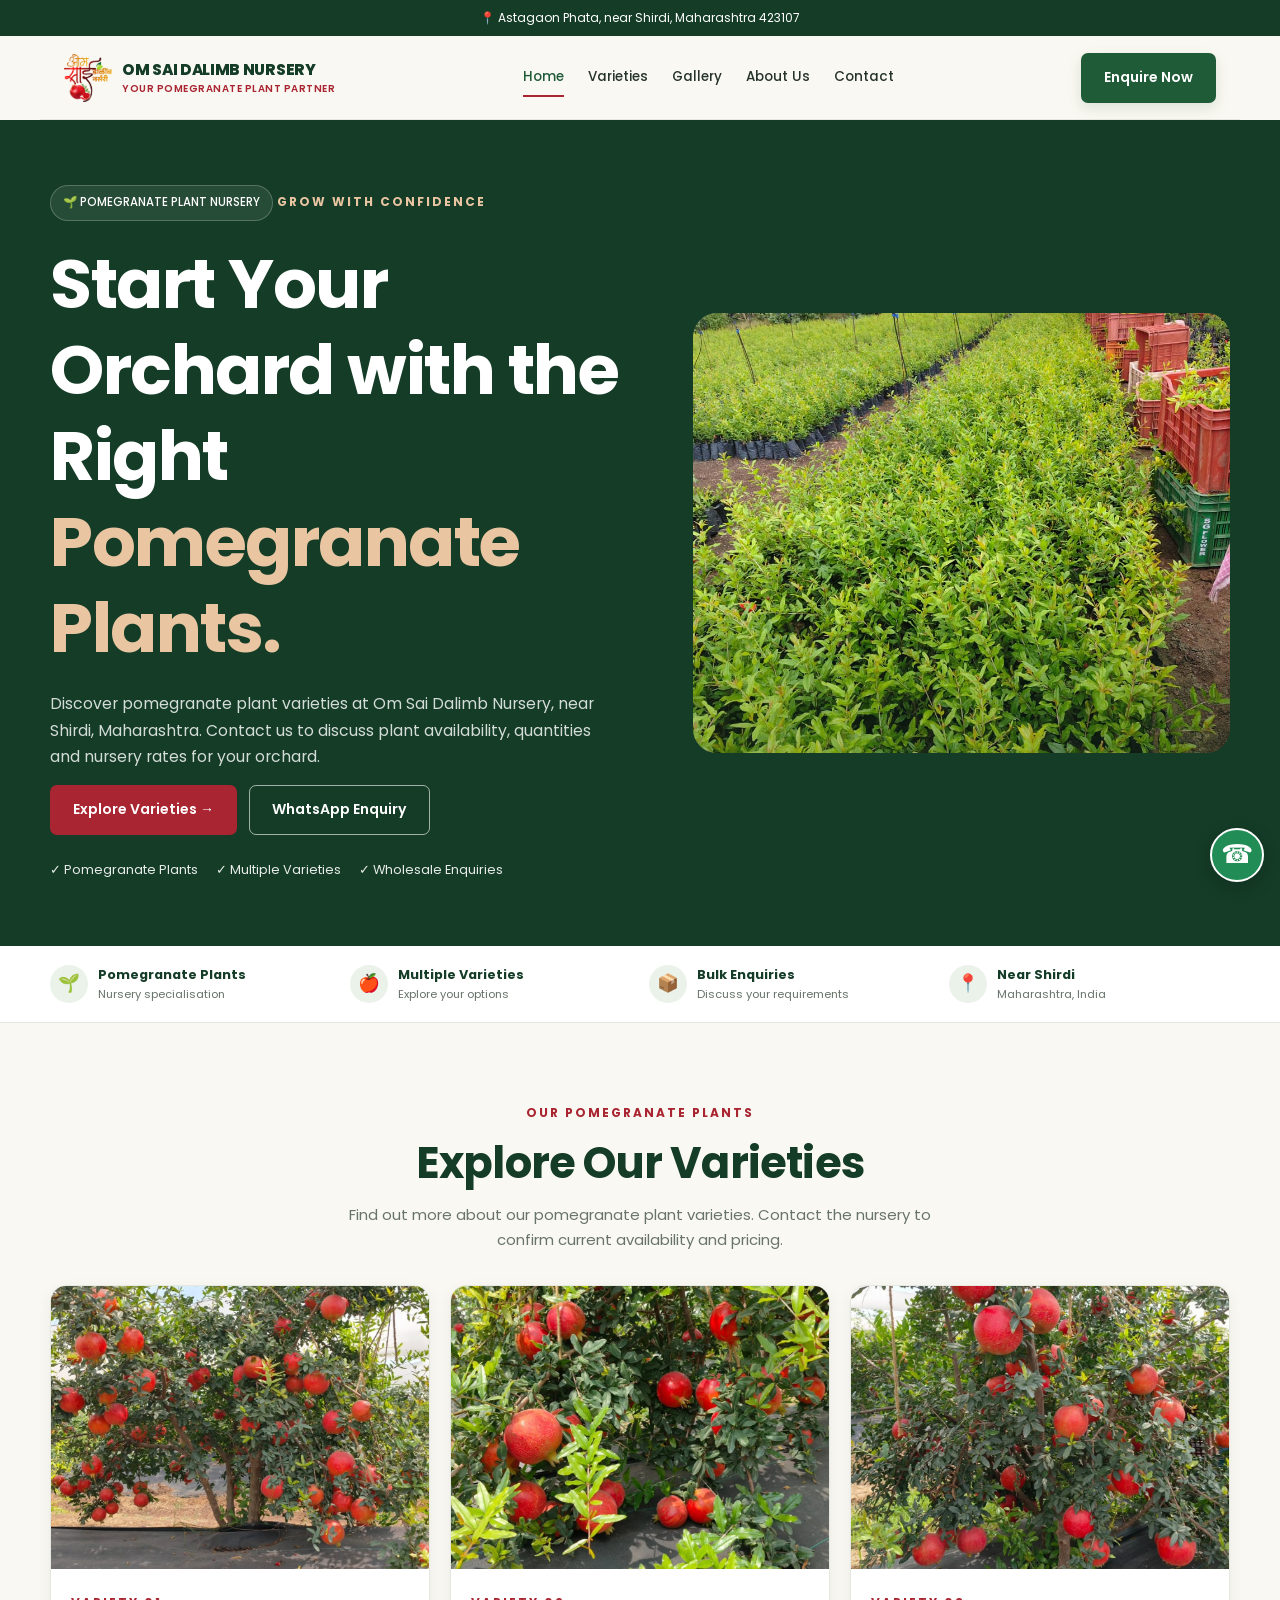
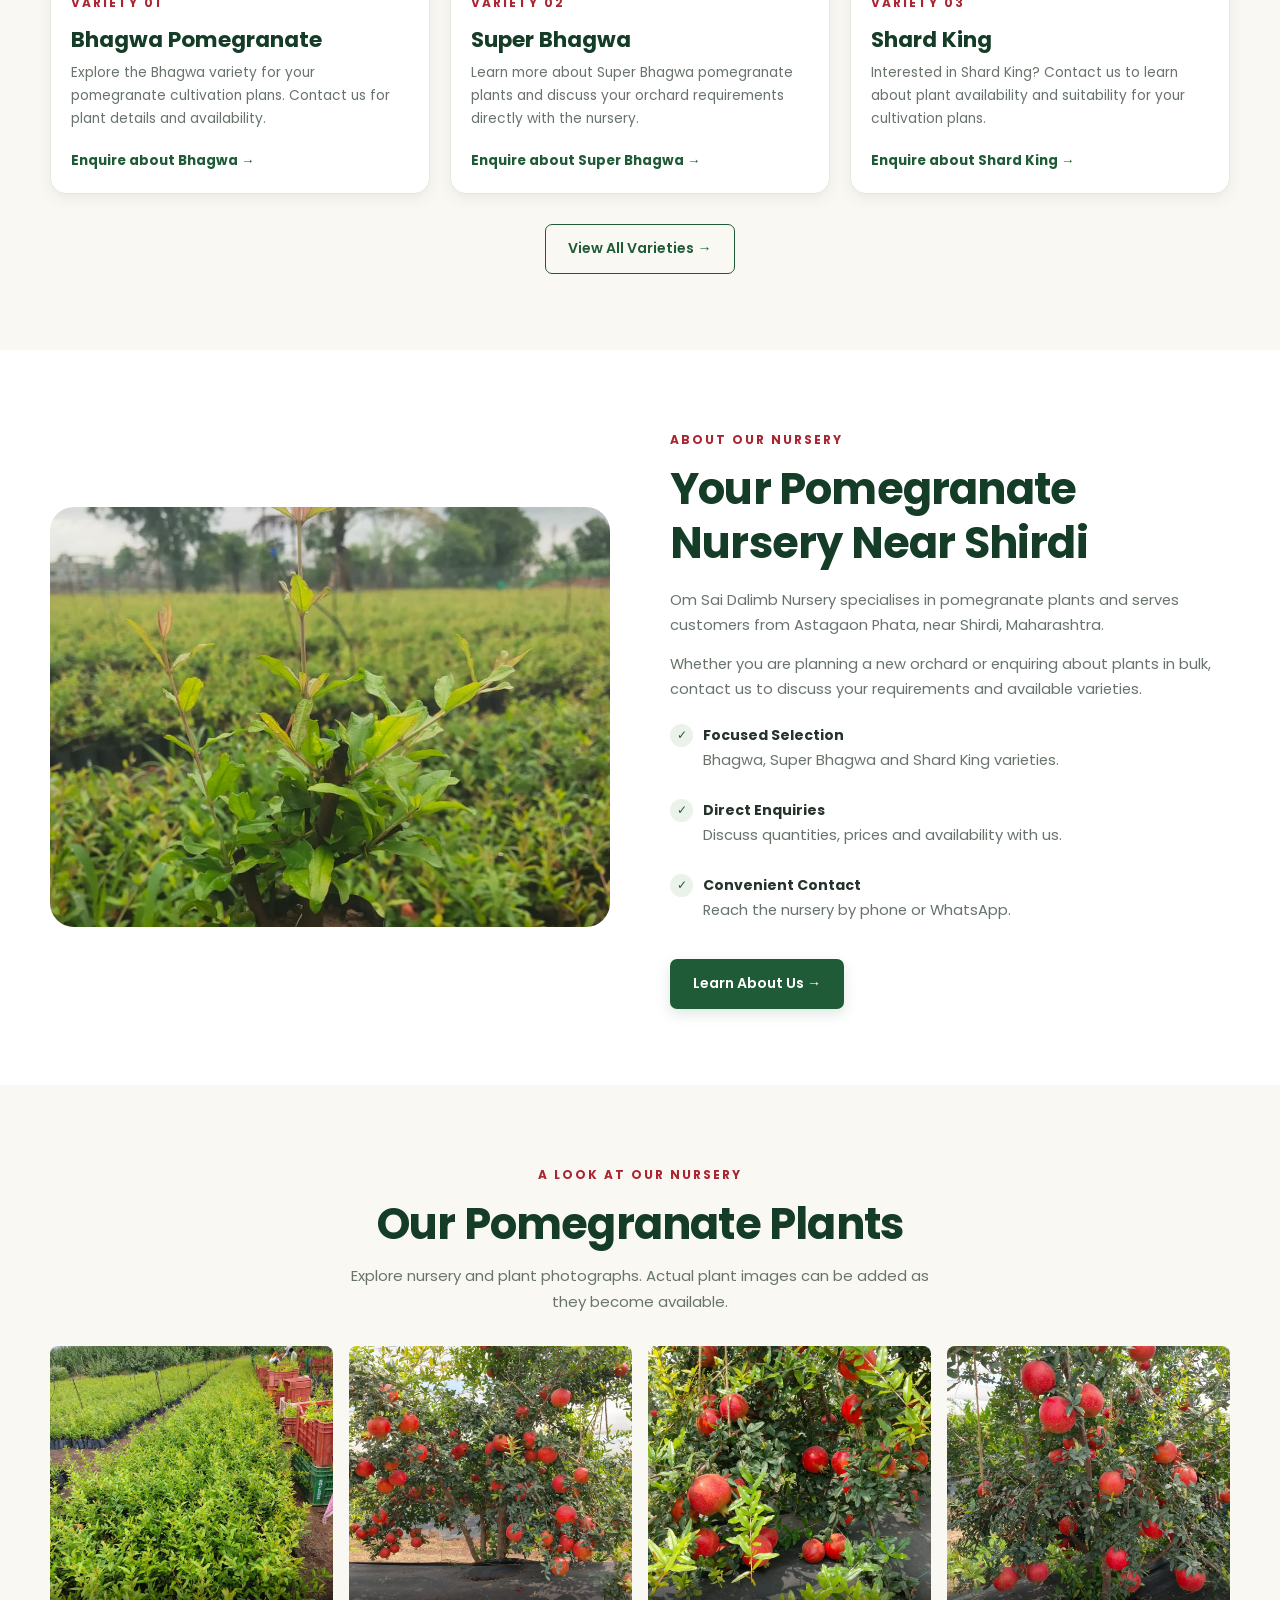
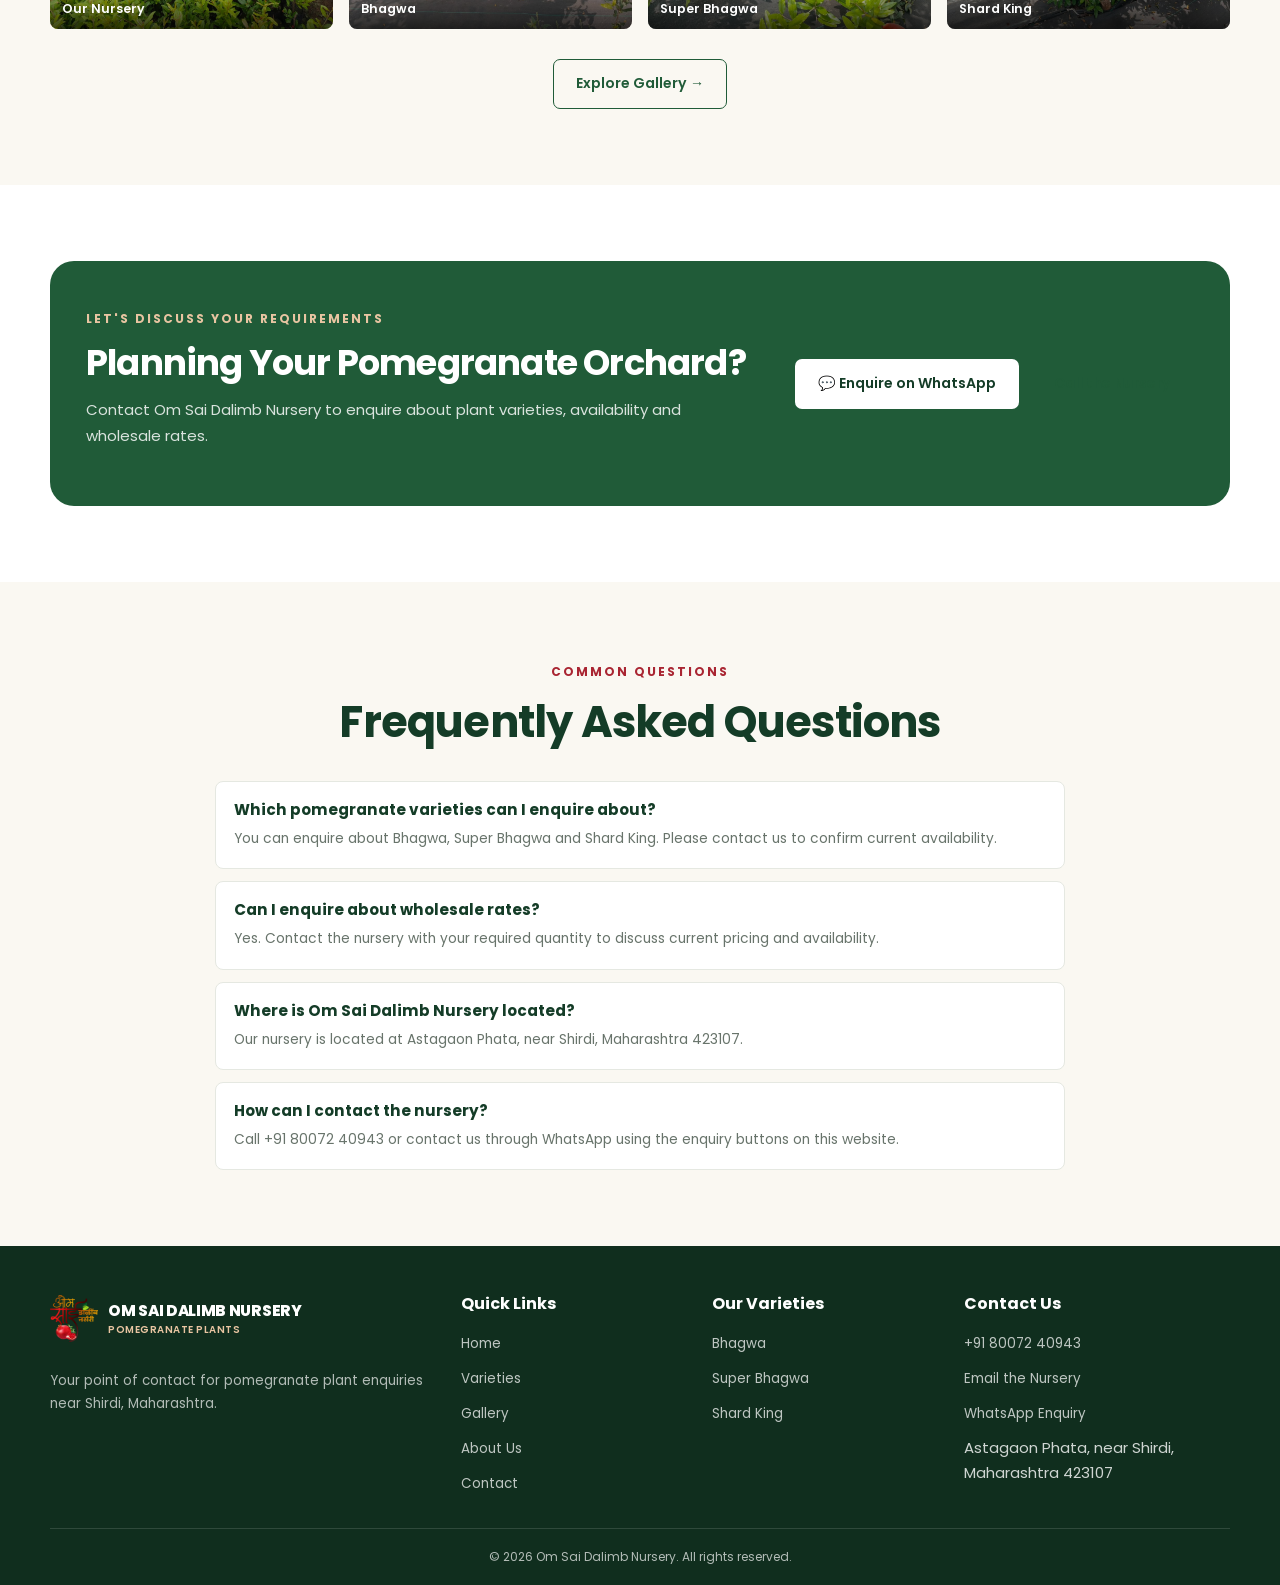
==== commit cf111800: "Add files via upload" ====
--- a/index.html
+++ b/index.html
@@ -30,16 +30,16 @@
         </div>
     </div>
 
-
     <!-- NAVIGATION -->
     <header class="navbar">
         <div class="container navbar-inner">
 
             <a href="index.html" class="brand" aria-label="Om Sai Dalimb Nursery homepage">
 
-                <img src="C:\Users\Rutuja\OneDrive\Desktop\OmSaiDalimbNursery\images\logo\L1.png"
+                <img src="images/logo/L1.png"
                     alt="Om Sai Dalimb Nursery logo"
-                    onerror="this.style.display='none'">
+                    onerror="this.style.display='none'"
+                    decoding="async">
 
                 <span class="brand-text">
                     <span class="brand-name">OM SAI DALIMB NURSERY</span>
@@ -75,7 +75,6 @@
         </div>
     </header>
 
-
     <main>
 
         <!-- HERO SECTION -->
@@ -126,19 +125,19 @@
 
                 </div>
 
-
                 <div class="hero-image">
 
-                    <img src="C:\Users\Rutuja\OneDrive\Desktop\OmSaiDalimbNursery\images\nursery\n8.jpeg"
+                    <!-- Main hero image loads eagerly for faster first display -->
+                    <img src="images/nursery/n8.jpeg"
                         alt="Pomegranate plants growing in a nursery"
-                        fetchpriority="high">
+                        fetchpriority="high"
+                        decoding="async">
 
                 </div>
 
             </div>
 
         </section>
-
 
         <!-- TRUST STRIP -->
         <section class="trust-strip">
@@ -181,7 +180,6 @@
 
         </section>
 
-
         <!-- VARIETIES SECTION -->
         <section class="section">
 
@@ -200,7 +198,6 @@
 
                 </div>
 
-
                 <div class="variety-grid">
 
                     <!-- BHAGWA -->
@@ -208,9 +205,10 @@
 
                         <div class="variety-image">
 
-                            <img src="C:\Users\Rutuja\OneDrive\Desktop\OmSaiDalimbNursery\images\plants\p6.jpeg"
+                            <img src="images/plants/p6.jpeg"
                                 alt="Bhagwa pomegranate variety"
                                 loading="lazy"
+                                decoding="async"
                                 onerror="this.onerror=null;this.src='images/hero/hero1.jpeg';">
 
                         </div>
@@ -238,15 +236,15 @@
 
                     </article>
 
-
                     <!-- SUPER BHAGWA -->
                     <article class="variety-card">
 
                         <div class="variety-image">
 
-                            <img src="C:\Users\Rutuja\OneDrive\Desktop\OmSaiDalimbNursery\images\plants\p14.jpeg"
+                            <img src="images/plants/p14.jpeg"
                                 alt="Super Bhagwa pomegranate variety"
                                 loading="lazy"
+                                decoding="async"
                                 onerror="this.onerror=null;this.src='images/hero/hero1.jpeg';">
 
                         </div>
@@ -274,15 +272,15 @@
 
                     </article>
 
-
                     <!-- SHARD KING -->
                     <article class="variety-card">
 
                         <div class="variety-image">
 
-                            <img src="C:\Users\Rutuja\OneDrive\Desktop\OmSaiDalimbNursery\images\plants\p13.jpeg"
+                            <img src="images/plants/p13.jpeg"
                                 alt="Shard King pomegranate variety"
                                 loading="lazy"
+                                decoding="async"
                                 onerror="this.onerror=null;this.src='images/hero/hero1.jpeg';">
 
                         </div>
@@ -312,7 +310,6 @@
 
                 </div>
 
-
                 <div class="text-center mt-3">
 
                     <a href="varieties.html" class="btn btn-outline">
@@ -325,7 +322,6 @@
 
         </section>
 
-
         <!-- ABOUT SECTION -->
         <section class="section section-white">
 
@@ -333,13 +329,13 @@
 
                 <div class="about-image">
 
-                    <img src="C:\Users\Rutuja\OneDrive\Desktop\OmSaiDalimbNursery\images\nursery\n4.jpeg"
+                    <img src="images/nursery/n4.jpeg"
                         alt="Pomegranate plants at a nursery"
                         loading="lazy"
+                        decoding="async"
                         onerror="this.onerror=null;this.src='images/hero/hero1.jpeg';">
 
                 </div>
-
 
                 <div class="about-content">
 
@@ -397,7 +393,6 @@
 
         </section>
 
-
         <!-- GALLERY PREVIEW -->
         <section class="section">
 
@@ -416,43 +411,45 @@
 
                 </div>
 
-
                 <div class="gallery-grid">
 
                     <a href="gallery.html" class="gallery-item">
-                        <img src="C:\Users\Rutuja\OneDrive\Desktop\OmSaiDalimbNursery\images\nursery\n8.jpeg"
+                        <img src="images/nursery/n8.jpeg"
                             alt="Pomegranate nursery"
-                            loading="lazy">
+                            loading="lazy"
+                            decoding="async">
                         <span class="gallery-caption">Our Nursery</span>
                     </a>
 
                     <a href="gallery.html" class="gallery-item">
-                        <img src="C:\Users\Rutuja\OneDrive\Desktop\OmSaiDalimbNursery\images\plants\p6.jpeg"
+                        <img src="images/plants/p6.jpeg"
                             alt="Bhagwa pomegranate plants"
                             loading="lazy"
+                            decoding="async"
                             onerror="this.onerror=null;this.src='images/hero/hero1.jpeg';">
                         <span class="gallery-caption">Bhagwa</span>
                     </a>
 
                     <a href="gallery.html" class="gallery-item">
-                        <img src="C:\Users\Rutuja\OneDrive\Desktop\OmSaiDalimbNursery\images\plants\p14.jpeg"
+                        <img src="images/plants/p14.jpeg"
                             alt="Super Bhagwa pomegranate plants"
                             loading="lazy"
+                            decoding="async"
                             onerror="this.onerror=null;this.src='images/hero/hero1.jpeg';">
                         <span class="gallery-caption">Super Bhagwa</span>
                     </a>
 
                     <a href="gallery.html" class="gallery-item">
-                        <img src="C:\Users\Rutuja\OneDrive\Desktop\OmSaiDalimbNursery\images\plants\p13.jpeg"
+                        <img src="images/plants/p13.jpeg"
                             alt="Shard King pomegranate plants"
                             loading="lazy"
+                            decoding="async"
                             onerror="this.onerror=null;this.src='images/hero/hero1.jpeg';">
                         <span class="gallery-caption">Shard King</span>
                     </a>
 
                 </div>
 
-
                 <div class="text-center mt-3">
 
                     <a href="gallery.html" class="btn btn-outline">
@@ -464,7 +461,6 @@
             </div>
 
         </section>
-
 
         <!-- CALL TO ACTION -->
         <section class="section section-white">
@@ -487,7 +483,6 @@
                         </p>
 
                     </div>
-
 
                     <div class="btn-group">
 
@@ -510,7 +505,6 @@
 
         </section>
 
-
         <!-- FAQ SECTION -->
         <section class="section">
 
@@ -523,7 +517,6 @@
                     <h2>Frequently Asked Questions</h2>
 
                 </div>
-
 
                 <div class="faq-list">
 
@@ -539,7 +532,6 @@
 
                     </article>
 
-
                     <article class="faq-item">
 
                         <h3>Can I enquire about wholesale rates?</h3>
@@ -551,7 +543,6 @@
 
                     </article>
 
-
                     <article class="faq-item">
 
                         <h3>Where is Om Sai Dalimb Nursery located?</h3>
@@ -563,7 +554,6 @@
 
                     </article>
 
-
                     <article class="faq-item">
 
                         <h3>How can I contact the nursery?</h3>
@@ -583,7 +573,6 @@
 
     </main>
 
-
     <!-- FOOTER -->
     <footer class="footer">
 
@@ -595,9 +584,11 @@
 
                     <a href="index.html" class="brand">
 
-                        <img src="C:\Users\Rutuja\OneDrive\Desktop\OmSaiDalimbNursery\images\logo\L1.png"
+                        <img src="images/logo/L1.png"
                             alt=""
-                            onerror="this.style.display='none'">
+                            onerror="this.style.display='none'"
+                            decoding="async"
+                            loading="lazy">
 
                         <span class="brand-text">
                             <span class="brand-name">OM SAI DALIMB NURSERY</span>
@@ -612,7 +603,6 @@
                     </p>
 
                 </div>
-
 
                 <div>
 
@@ -628,7 +618,6 @@
 
                 </div>
 
-
                 <div>
 
                     <h3>Our Varieties</h3>
@@ -640,7 +629,6 @@
                     </ul>
 
                 </div>
-
 
                 <div>
 
@@ -681,7 +669,6 @@
 
             </div>
 
-
             <div class="footer-bottom">
 
                 <p>
@@ -694,7 +681,6 @@
         </div>
 
     </footer>
-
 
     <!-- FLOATING WHATSAPP BUTTON -->
     <a href="https://wa.me/918007240943"
@@ -705,7 +691,6 @@
         ☎
     </a>
 
-
     <!-- JAVASCRIPT -->
     <script>
         const navToggle = document.getElementById("navToggle");
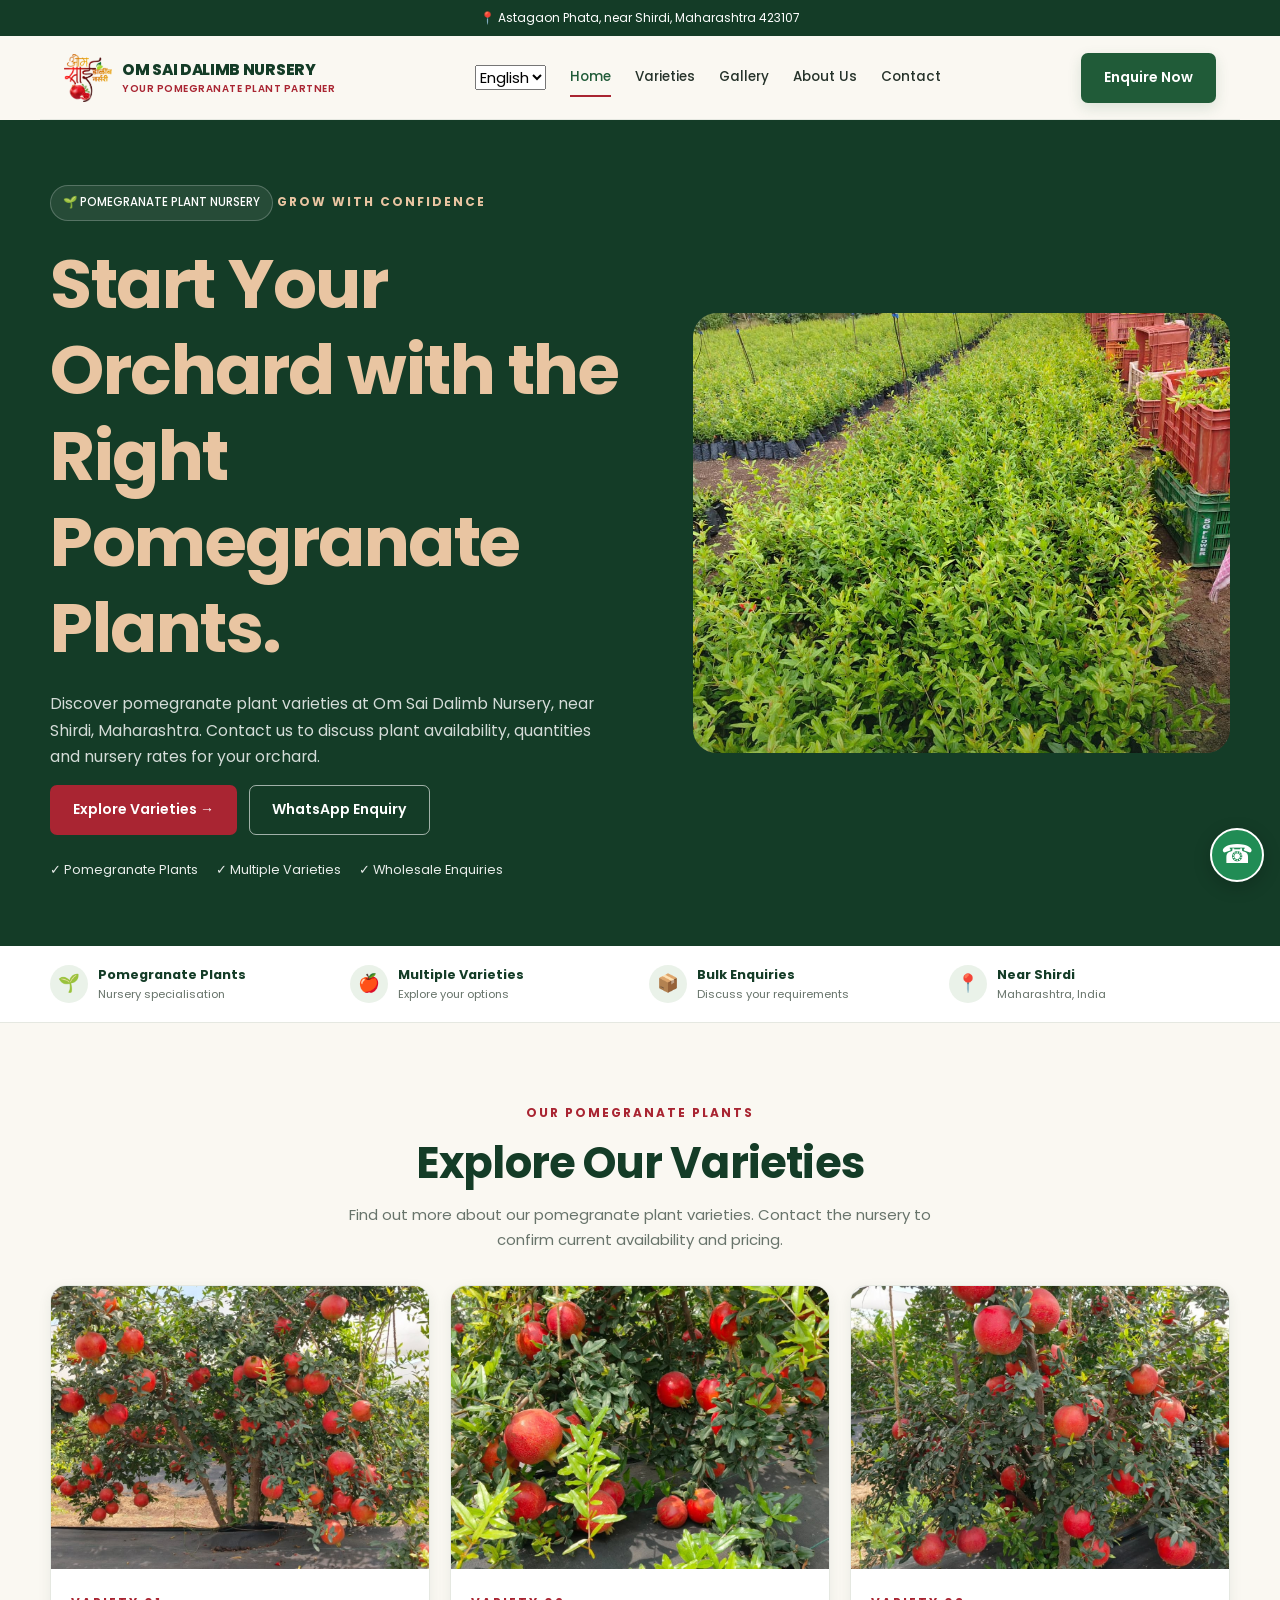
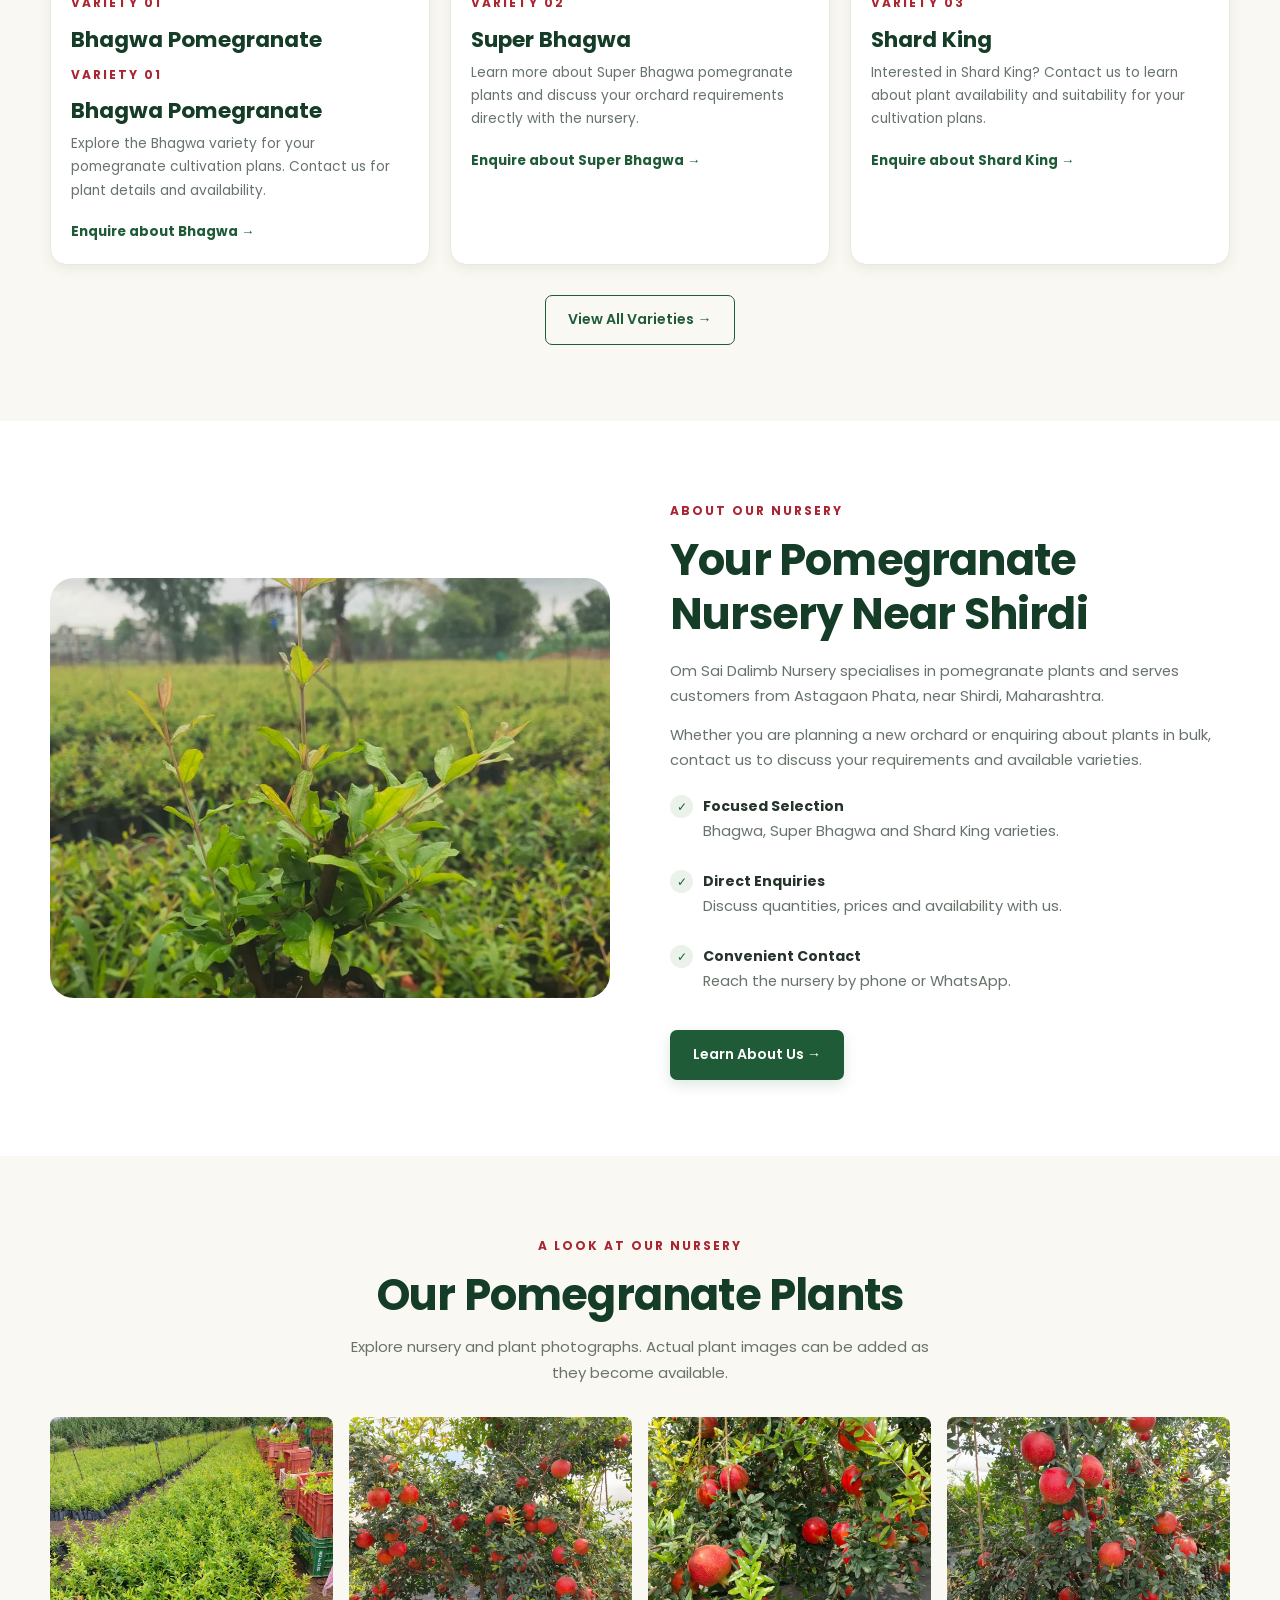
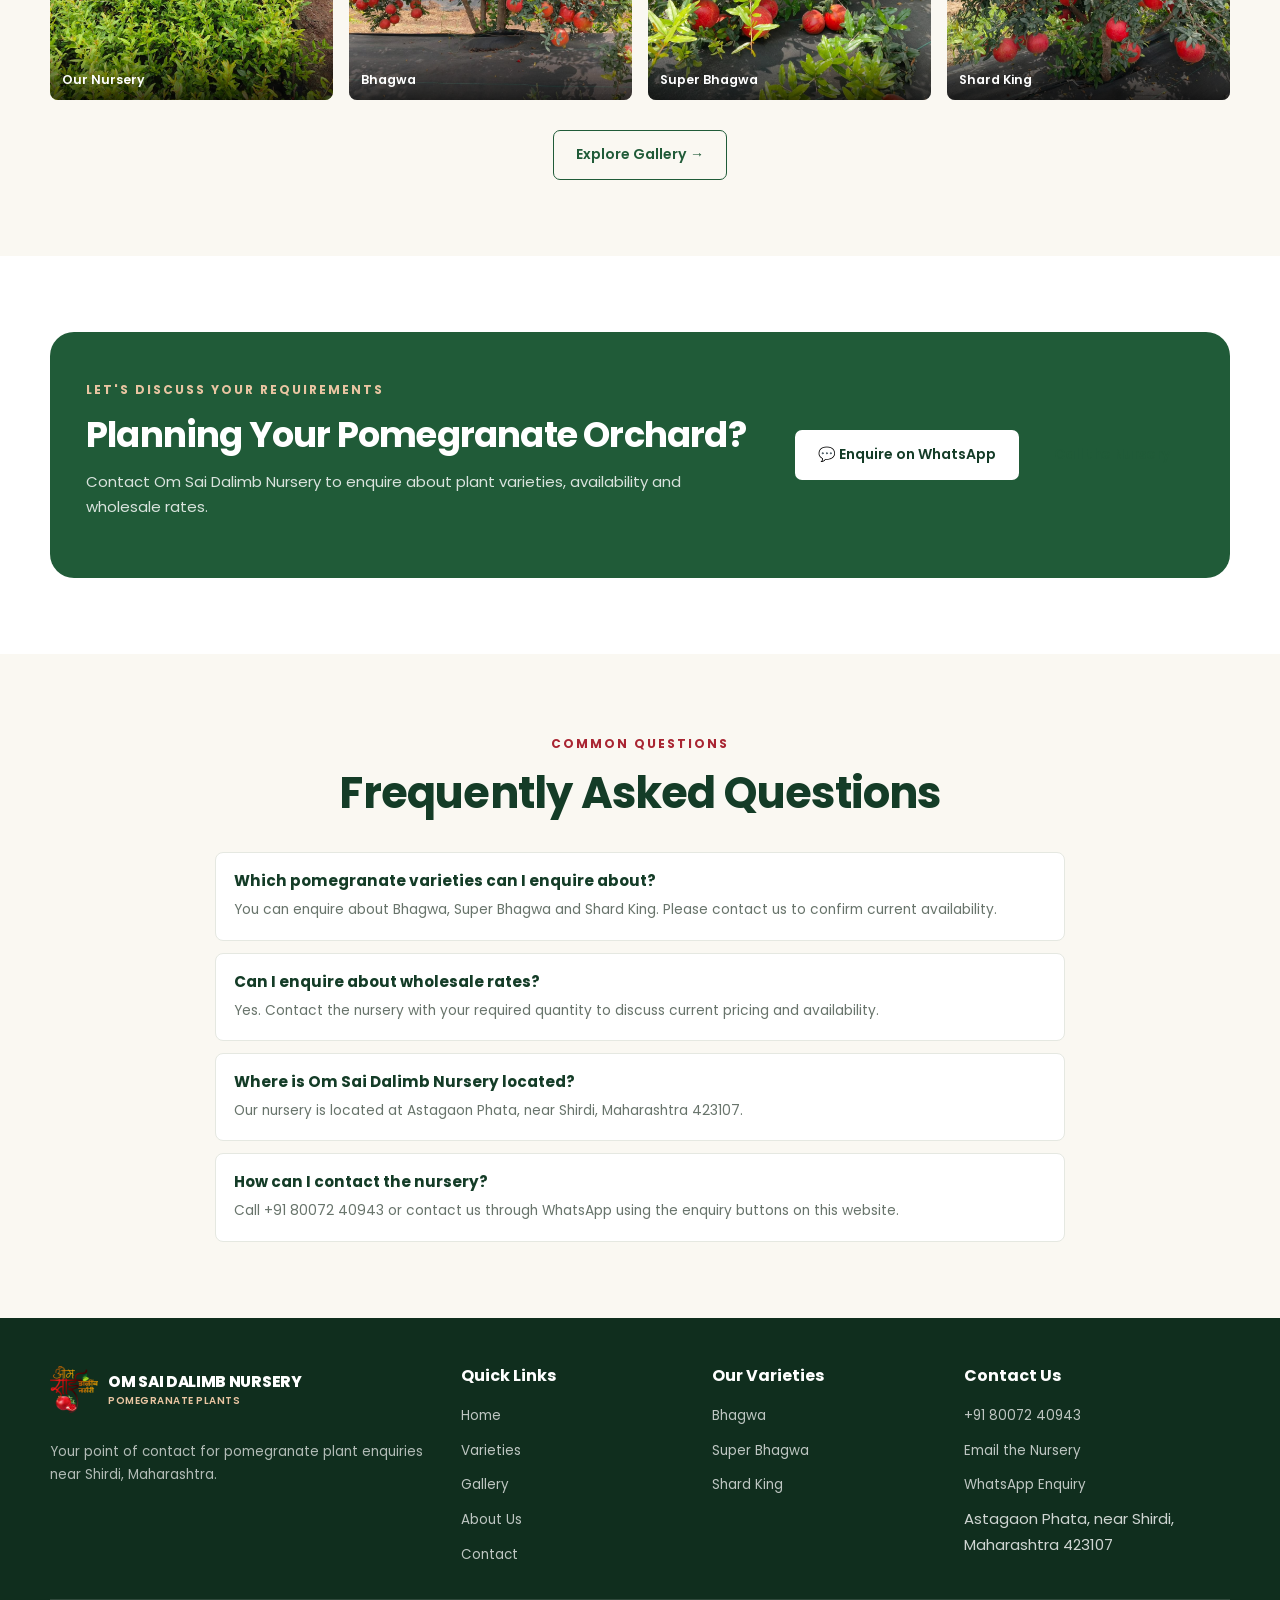
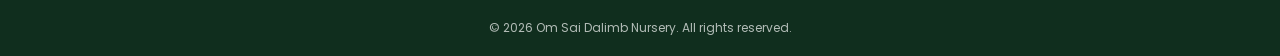
==== commit 5c97a5a2: "Add files via upload" ====
--- a/index.html
+++ b/index.html
@@ -49,12 +49,22 @@
             </a>
 
             <nav class="nav-menu" id="navMenu" aria-label="Main navigation">
-                <a href="index.html" class="active">Home</a>
-                <a href="varieties.html">Varieties</a>
-                <a href="gallery.html">Gallery</a>
-                <a href="about.html">About Us</a>
-                <a href="contact.html">Contact</a>
-            </nav>
+
+    <select class="language-selector"
+            data-language-selector
+            aria-label="Choose website language">
+        <option value="en">English</option>
+        <option value="mr">मराठी</option>
+        <option value="hi">हिन्दी</option>
+    </select>
+
+    <a href="index.html" class="active" data-i18n="home">Home</a>
+    <a href="varieties.html" data-i18n="varieties">Varieties</a>
+    <a href="gallery.html" data-i18n="gallery">Gallery</a>
+    <a href="about.html" data-i18n="about">About Us</a>
+    <a href="contact.html" data-i18n="contact">Contact</a>
+
+</nav>
 
             <a href="https://wa.me/918007240943"
                 class="btn btn-primary nav-cta"
@@ -84,44 +94,46 @@
 
                 <div class="hero-content">
 
-                    <span class="hero-badge">
-                        🌱 POMEGRANATE PLANT NURSERY
-                    </span>
-
-                    <span class="eyebrow">GROW WITH CONFIDENCE</span>
-
-                    <h1>
-                        Start Your Orchard
-                        with the Right
-                        <span>Pomegranate Plants.</span>
-                    </h1>
-
-                    <p>
-                        Discover pomegranate plant varieties at Om Sai Dalimb Nursery,
-                        near Shirdi, Maharashtra. Contact us to discuss plant availability,
-                        quantities and nursery rates for your orchard.
-                    </p>
-
-                    <div class="btn-group">
-
-                        <a href="varieties.html" class="btn btn-red">
-                            Explore Varieties →
-                        </a>
-
-                        <a href="https://wa.me/918007240943?text=Hello%20Om%20Sai%20Dalimb%20Nursery%2C%20I%20would%20like%20to%20enquire%20about%20pomegranate%20plants."
-                            class="btn btn-outline"
-                            target="_blank"
-                            rel="noopener noreferrer">
-                            WhatsApp Enquiry
-                        </a>
-
-                    </div>
-
-                    <div class="hero-points">
-                        <span>✓ Pomegranate Plants</span>
-                        <span>✓ Multiple Varieties</span>
-                        <span>✓ Wholesale Enquiries</span>
-                    </div>
+                    <span class="hero-badge" data-i18n="heroBadge">
+    🌱 POMEGRANATE PLANT NURSERY
+</span>
+
+<span class="eyebrow" data-i18n="heroEyebrow">
+    GROW WITH CONFIDENCE
+</span>
+
+<h1>
+    <span data-i18n="heroTitle">Start Your Orchard with the Right</span>
+    <span data-i18n="heroTitleHighlight">Pomegranate Plants.</span>
+</h1>
+
+<p data-i18n="heroDescription">
+    Discover pomegranate plant varieties at Om Sai Dalimb Nursery,
+    near Shirdi, Maharashtra. Contact us to discuss plant availability,
+    quantities and nursery rates for your orchard.
+</p>
+
+<div class="btn-group">
+
+    <a href="varieties.html" class="btn btn-red" data-i18n="exploreVarieties">
+        Explore Varieties →
+    </a>
+
+    <a href="https://wa.me/918007240943?text=Hello%20Om%20Sai%20Dalimb%20Nursery%2C%20I%20would%20like%20to%20enquire%20about%20pomegranate%20plants."
+       class="btn btn-outline"
+       target="_blank"
+       rel="noopener noreferrer"
+       data-i18n="whatsappEnquiry">
+        WhatsApp Enquiry
+    </a>
+
+</div>
+
+<div class="hero-points">
+    <span data-i18n="heroPoint1">✓ Pomegranate Plants</span>
+    <span data-i18n="heroPoint2">✓ Multiple Varieties</span>
+    <span data-i18n="heroPoint3">✓ Wholesale Enquiries</span>
+</div>
 
                 </div>
 
@@ -187,14 +199,16 @@
 
                 <div class="section-heading">
 
-                    <span class="eyebrow">OUR POMEGRANATE PLANTS</span>
-
-                    <h2>Explore Our Varieties</h2>
-
-                    <p>
-                        Find out more about our pomegranate plant varieties.
-                        Contact the nursery to confirm current availability and pricing.
-                    </p>
+                    <span class="eyebrow" data-i18n="plantsEyebrow">
+    OUR POMEGRANATE PLANTS
+</span>
+
+<h2 data-i18n="exploreOurVarieties">Explore Our Varieties</h2>
+
+<p data-i18n="varietiesDescription">
+    Find out more about our pomegranate plant varieties.
+    Contact the nursery to confirm current availability and pricing.
+</p>
 
                 </div>
 
@@ -219,18 +233,22 @@
 
                             <h3>Bhagwa Pomegranate</h3>
 
-                            <p>
-                                Explore the Bhagwa variety for your pomegranate
-                                cultivation plans. Contact us for plant details
-                                and availability.
-                            </p>
-
-                            <a href="https://wa.me/918007240943?text=Hello%2C%20I%20would%20like%20to%20enquire%20about%20Bhagwa%20pomegranate%20plants."
-                                class="variety-link"
-                                target="_blank"
-                                rel="noopener noreferrer">
-                                Enquire about Bhagwa →
-                            </a>
+                            <span class="eyebrow" data-i18n="variety01">VARIETY 01</span>
+
+<h3 data-i18n="bhagwaTitle">Bhagwa Pomegranate</h3>
+
+<p data-i18n="bhagwaDescription">
+    Explore the Bhagwa variety for your pomegranate cultivation plans.
+    Contact us for plant details and availability.
+</p>
+
+<a href="https://wa.me/918007240943?text=Hello%2C%20I%20would%20like%20to%20enquire%20about%20Bhagwa%20pomegranate%20plants."
+   class="variety-link"
+   target="_blank"
+   rel="noopener noreferrer"
+   data-i18n="enquireBhagwa">
+    Enquire about Bhagwa →
+</a>
 
                         </div>
 
@@ -732,7 +750,7 @@
         document.getElementById("currentYear").textContent =
             new Date().getFullYear();
     </script>
-
+<script src="js/language.js" defer></script>
 </body>
 
 </html>
--- a/css/style.css
+++ b/css/style.css
@@ -2709,3 +2709,143 @@
 .nav-menu > .nav-cta:hover i {
 color: #16813b;
 }
+
+
+/* =========================================
+   FOOTER TEXT COLOR FIX
+========================================= */
+
+.site-footer {
+    color: #ffffff;
+}
+
+.site-footer .footer-links h3,
+.site-footer .footer-contact h3 {
+    color: #ffffff !important;
+}
+
+.site-footer .footer-links a,
+.site-footer .footer-contact a {
+    color: #e0e7df !important;
+    text-decoration: none;
+}
+
+.site-footer .footer-links a:hover,
+.site-footer .footer-contact a:hover {
+    color: #a8d96c !important;
+}
+
+.site-footer .footer-about p,
+.site-footer .footer-contact p {
+    color: #e0e7df !important;
+}
+
+.site-footer .footer-bottom {
+    color: #ffffff;
+}
+
+
+/* =========================================
+   FOOTER VISIBILITY FIX
+========================================= */
+
+.site-footer {
+    background-color: #173d2a !important;
+    color: #ffffff !important;
+    padding-top: 45px;
+    position: relative;
+}
+
+.site-footer .footer-grid {
+    display: grid !important;
+    grid-template-columns: repeat(4, minmax(0, 1fr));
+    gap: 28px;
+    align-items: start;
+}
+
+.site-footer .footer-about,
+.site-footer .footer-links,
+.site-footer .footer-contact {
+    display: flex !important;
+    flex-direction: column;
+    min-width: 0;
+    visibility: visible !important;
+    opacity: 1 !important;
+}
+
+.site-footer h3,
+.site-footer .brand-text strong {
+    color: #ffffff !important;
+    display: block !important;
+    margin-bottom: 12px;
+}
+
+.site-footer p,
+.site-footer .brand-text small {
+    color: #e0e9e3 !important;
+    line-height: 1.8;
+}
+
+.site-footer .footer-links a,
+.site-footer .footer-contact a {
+    display: block !important;
+    color: #ffffff !important;
+    text-decoration: none;
+    margin-bottom: 10px;
+    visibility: visible !important;
+    opacity: 1 !important;
+}
+
+.site-footer .footer-links a:hover,
+.site-footer .footer-contact a:hover {
+    color: #b9e58c !important;
+}
+
+.site-footer .footer-bottom {
+    display: block !important;
+    color: #ffffff !important;
+    border-top: 1px solid rgba(255, 255, 255, 0.2);
+    margin-top: 30px;
+    padding: 18px 0;
+}
+
+.site-footer .footer-bottom p {
+    color: #ffffff !important;
+    margin: 0;
+}
+
+.site-footer .footer-whatsapp {
+    color: #b9e58c !important;
+}
+
+/* Tablet */
+@media (max-width: 900px) {
+    .site-footer .footer-grid {
+        grid-template-columns: repeat(2, minmax(0, 1fr));
+        gap: 24px;
+    }
+}
+
+/* Mobile */
+@media (max-width: 600px) {
+    .site-footer .footer-grid {
+        grid-template-columns: repeat(2, minmax(0, 1fr));
+        gap: 24px 14px;
+    }
+
+    .site-footer .footer-about,
+    .site-footer .footer-contact {
+        grid-column: 1 / -1;
+    }
+
+    .site-footer .footer-links h3,
+    .site-footer .footer-contact h3 {
+        font-size: 15px;
+    }
+
+    .site-footer .footer-links a,
+    .site-footer .footer-contact a {
+        font-size: 12px;
+        overflow-wrap: anywhere;
+    }
+}
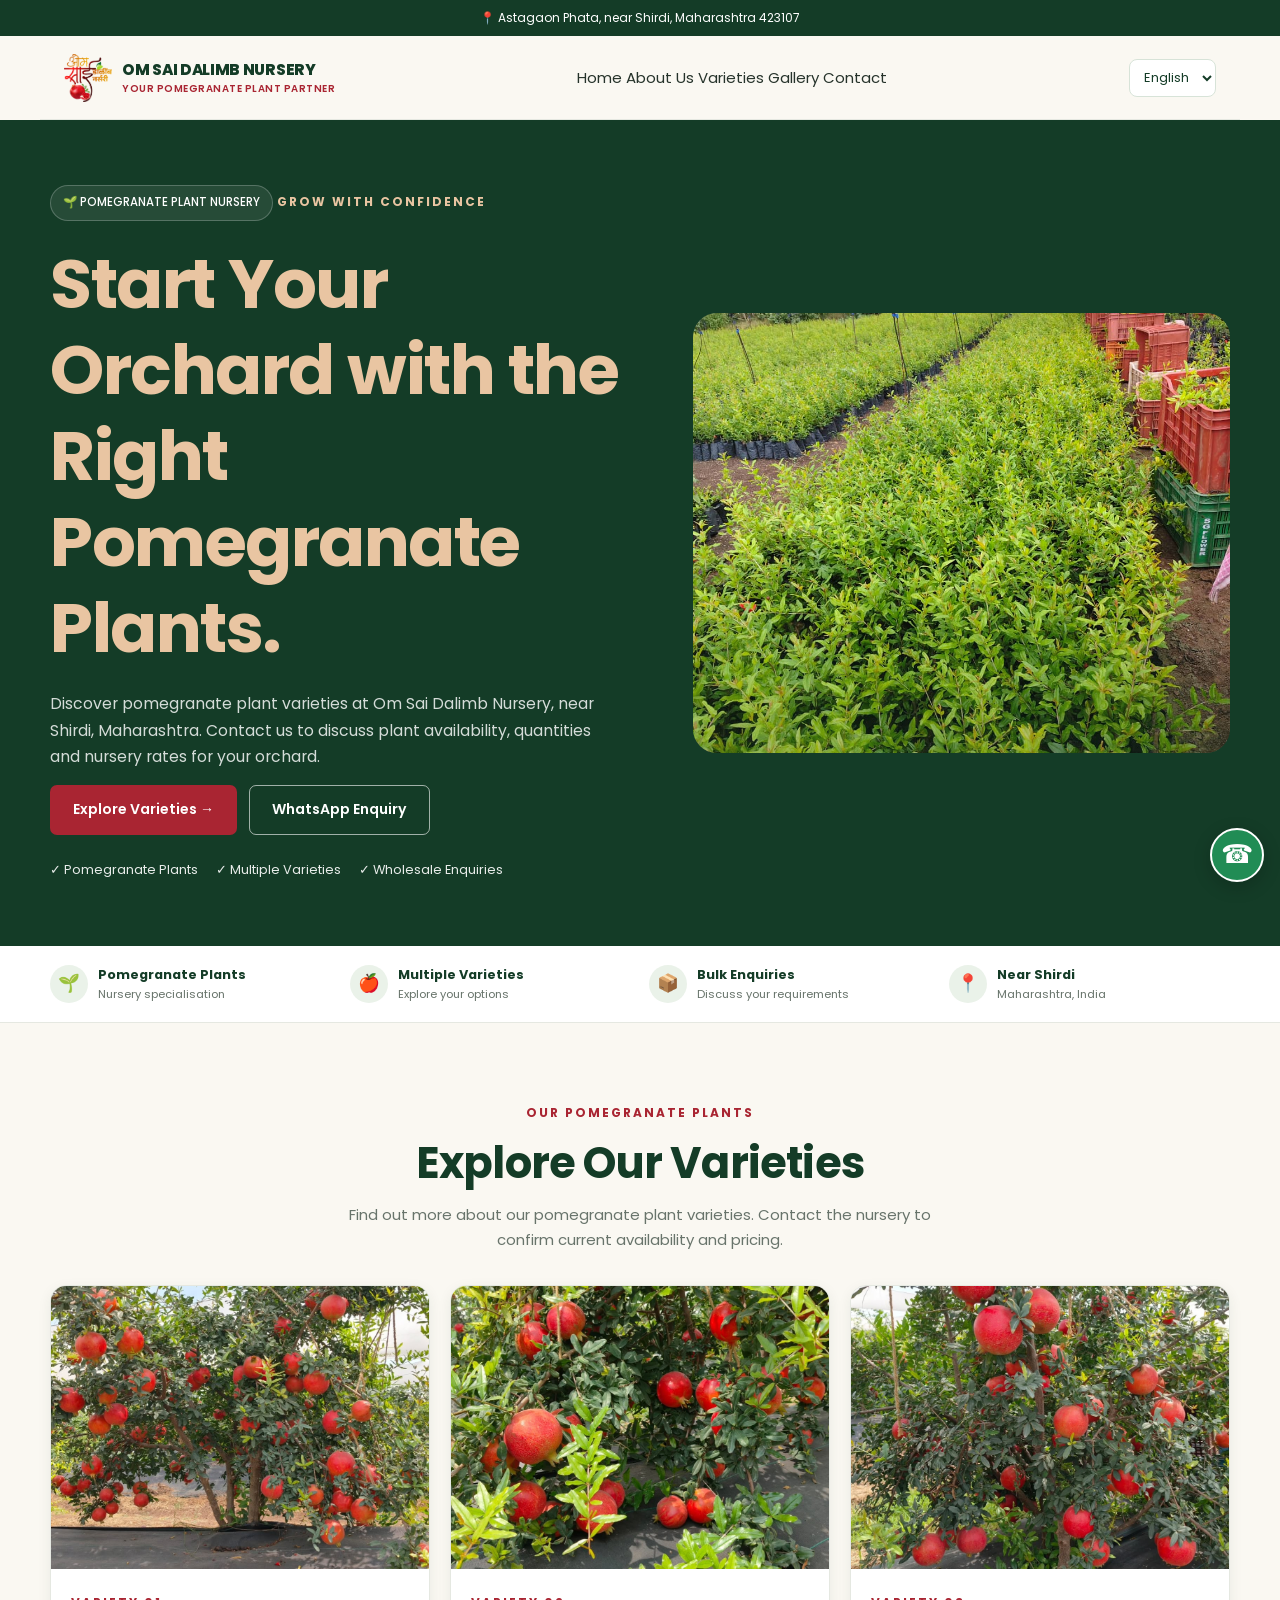
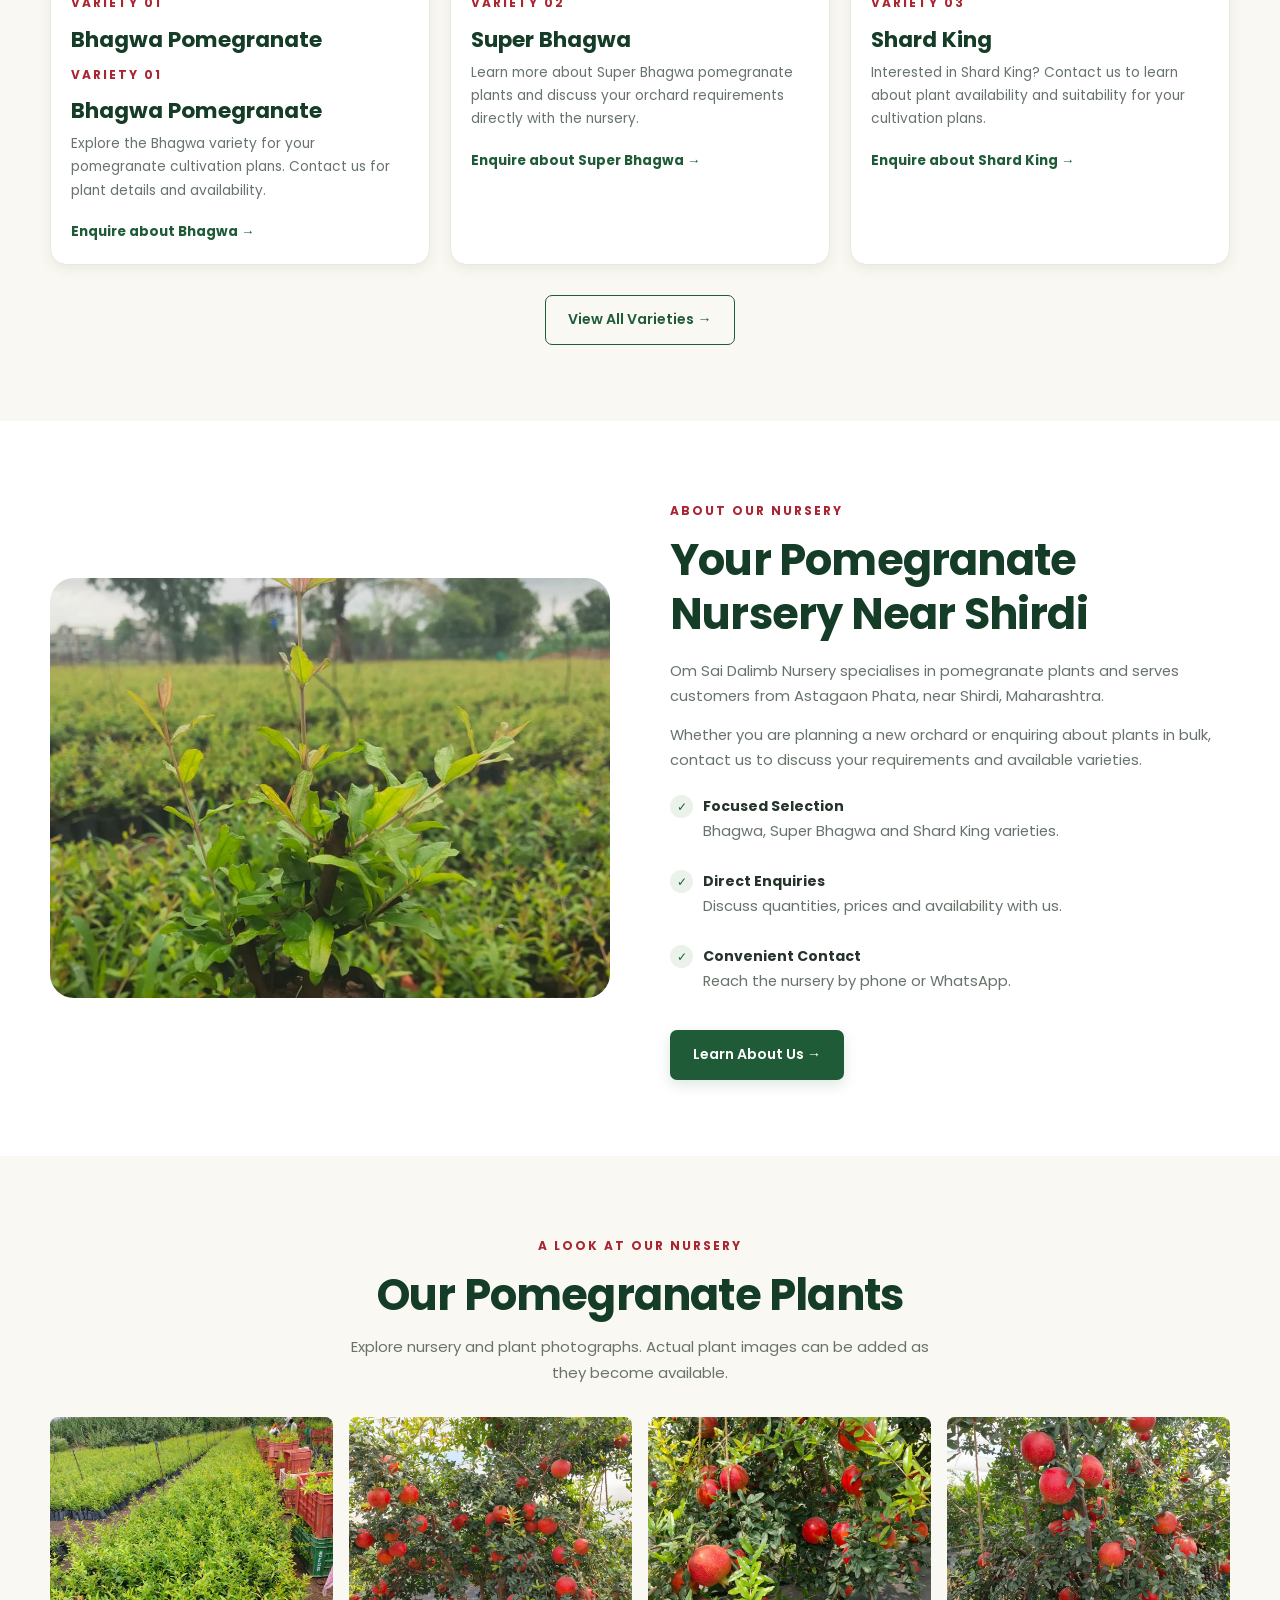
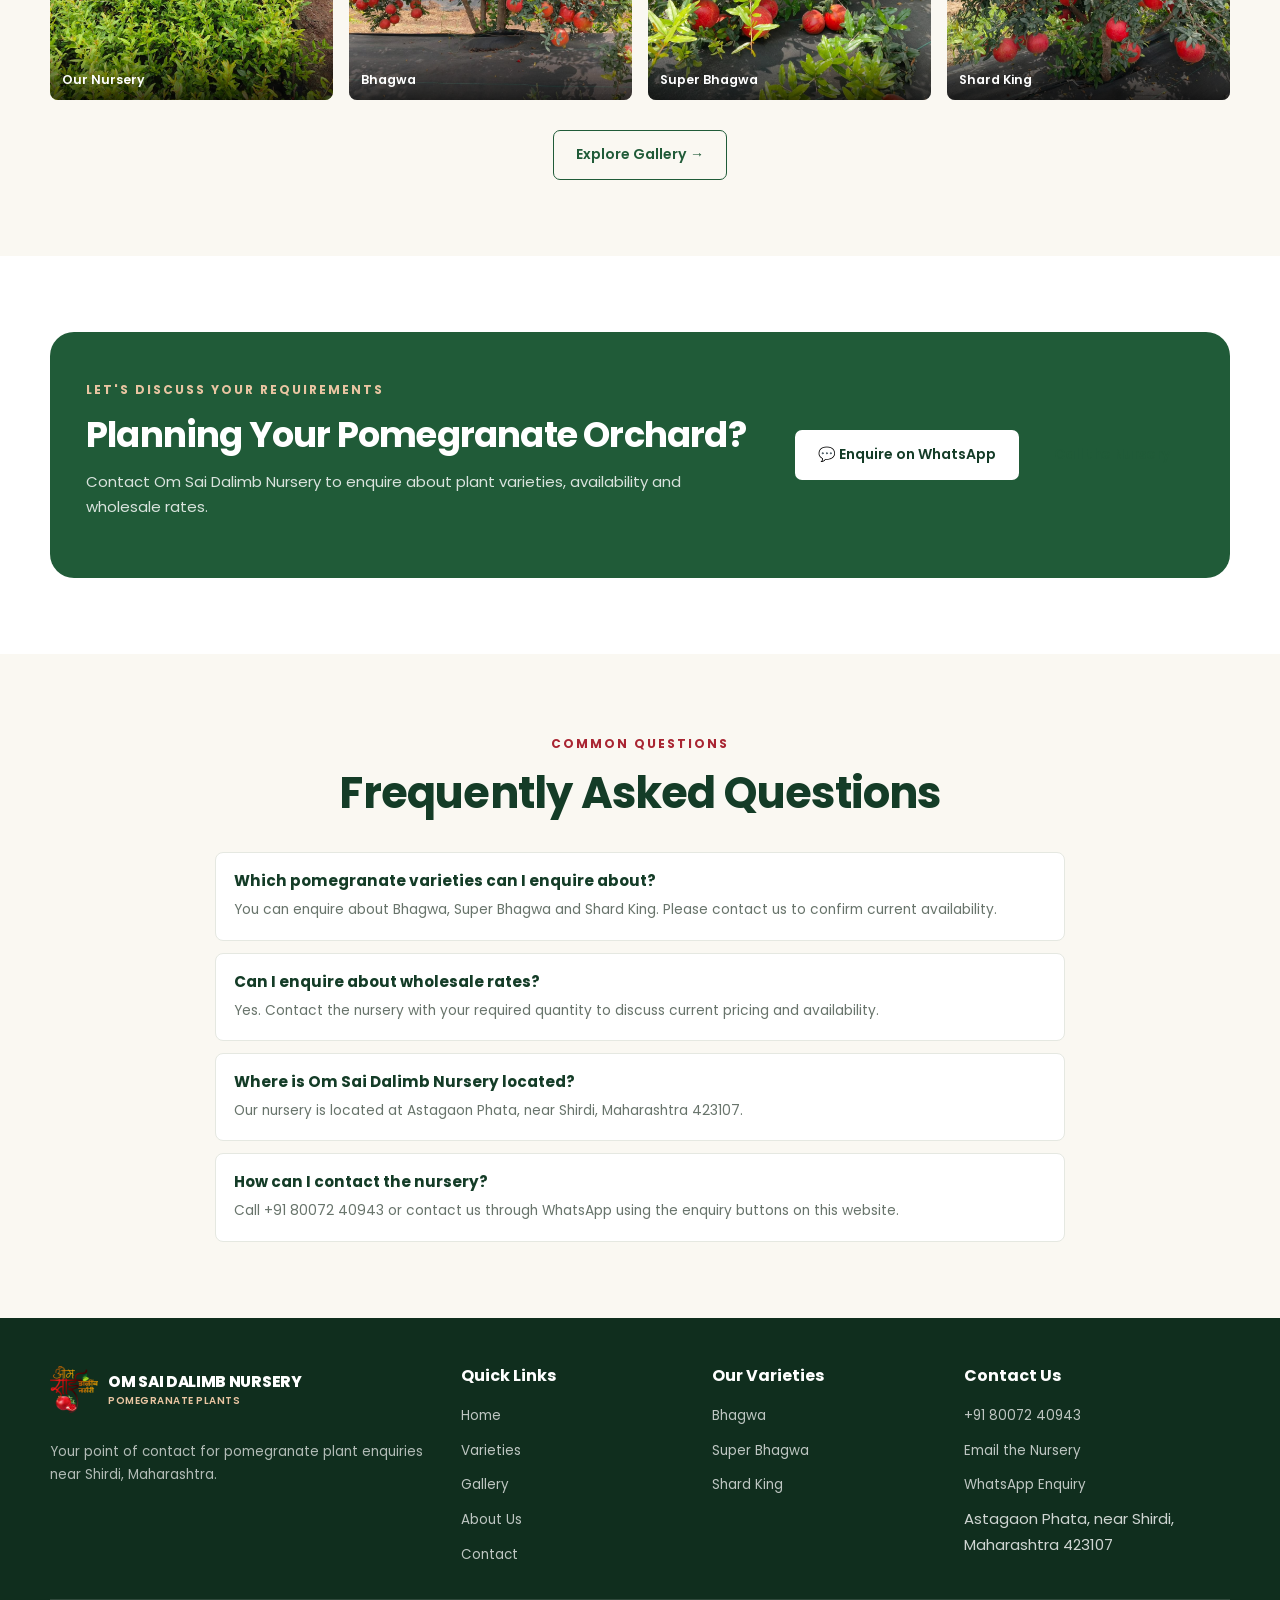
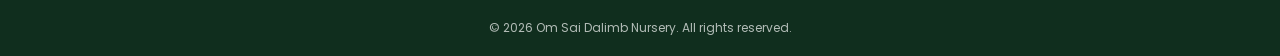
==== commit c84644b3: "Add files via upload" ====
--- a/index.html
+++ b/index.html
@@ -30,60 +30,53 @@
         </div>
     </div>
 
-    <!-- NAVIGATION -->
-    <header class="navbar">
-        <div class="container navbar-inner">
-
-            <a href="index.html" class="brand" aria-label="Om Sai Dalimb Nursery homepage">
-
-                <img src="images/logo/L1.png"
-                    alt="Om Sai Dalimb Nursery logo"
-                    onerror="this.style.display='none'"
-                    decoding="async">
-
-                <span class="brand-text">
-                    <span class="brand-name">OM SAI DALIMB NURSERY</span>
-                    <span class="brand-tagline">YOUR POMEGRANATE PLANT PARTNER</span>
-                </span>
-
-            </a>
-
-            <nav class="nav-menu" id="navMenu" aria-label="Main navigation">
-
-    <select class="language-selector"
+<!-- NAVIGATION -->
+<header class="navbar">
+    <div class="container navbar-inner">
+
+        <a href="index.html" class="brand" aria-label="Om Sai Dalimb Nursery homepage">
+
+            <img src="images/logo/L1.png"
+                alt="Om Sai Dalimb Nursery logo"
+                onerror="this.style.display='none'"
+                decoding="async">
+
+            <span class="brand-text">
+                <span class="brand-name">OM SAI DALIMB NURSERY</span>
+                <span class="brand-tagline">YOUR POMEGRANATE PLANT PARTNER</span>
+            </span>
+
+        </a>
+
+        <nav class="navMenu" id="navMenu">
+            <a href="index.html">Home</a>
+            <a href="about.html">About Us</a>
+            <a href="varieties.html">Varieties</a>
+            <a href="gallery.html">Gallery</a>
+            <a href="contact.html">Contact</a>
+        </nav>
+
+        <!-- Language selector replaces Enquire Now -->
+        <select class="language-selector"
             data-language-selector
-            aria-label="Choose website language">
-        <option value="en">English</option>
-        <option value="mr">मराठी</option>
-        <option value="hi">हिन्दी</option>
-    </select>
-
-    <a href="index.html" class="active" data-i18n="home">Home</a>
-    <a href="varieties.html" data-i18n="varieties">Varieties</a>
-    <a href="gallery.html" data-i18n="gallery">Gallery</a>
-    <a href="about.html" data-i18n="about">About Us</a>
-    <a href="contact.html" data-i18n="contact">Contact</a>
-
-</nav>
-
-            <a href="https://wa.me/918007240943"
-                class="btn btn-primary nav-cta"
-                target="_blank"
-                rel="noopener noreferrer">
-                Enquire Now
-            </a>
-
-            <button class="nav-toggle"
-                id="navToggle"
-                type="button"
-                aria-label="Open navigation menu"
-                aria-controls="navMenu"
-                aria-expanded="false">
-                ☰
-            </button>
-
-        </div>
-    </header>
+            aria-label="Choose language">
+            <option value="en">English</option>
+            <option value="mr">मराठी</option>
+            <option value="hi">हिंदी</option>
+        </select>
+
+        <button class="nav-toggle"
+            id="navToggle"
+            type="button"
+            aria-label="Open navigation menu"
+            aria-controls="navMenu"
+            aria-expanded="false">
+            ☰
+        </button>
+
+    </div>
+</header>
+
 
     <main>
 
--- a/css/style.css
+++ b/css/style.css
@@ -2848,4 +2848,111 @@
         font-size: 12px;
         overflow-wrap: anywhere;
     }
-}+}
+
+/* Website language selector */
+.language-selector {
+    max-width: 120px;
+    min-height: 38px;
+    padding: 7px 10px;
+    border: 1px solid #d7e3d8;
+    border-radius: 8px;
+    background-color: #ffffff;
+    color: #143c27;
+    font-family: inherit;
+    font-size: 13px;
+    cursor: pointer;
+}
+
+.language-selector:focus {
+    outline: 2px solid #2e7d32;
+    outline-offset: 2px;
+}
+
+@media (max-width: 820px) {
+    .language-selector {
+        max-width: 100%;
+        margin: 8px 0;
+    }
+}
+
+
+/* FIX: Mobile navigation layout */
+@media (max-width: 768px) {
+
+    .navbar-inner {
+        display: flex;
+        align-items: center;
+        justify-content: space-between;
+        gap: 8px;
+    }
+
+    .brand {
+        flex: 1;
+        min-width: 0;
+    }
+
+    .brand img {
+        max-width: 42px;
+        height: auto;
+    }
+
+    .brand-text {
+        min-width: 0;
+    }
+
+    .brand-name {
+        font-size: 12px;
+        line-height: 1.2;
+    }
+
+    .brand-tagline {
+        font-size: 9px;
+        line-height: 1.2;
+    }
+
+    /* Keep menu links hidden until hamburger is tapped */
+    .navMenu {
+        display: none;
+    }
+
+    .navMenu.show {
+        display: flex;
+        flex-direction: column;
+        position: absolute;
+        top: 100%;
+        left: 0;
+        right: 0;
+        width: 100%;
+        padding: 16px;
+        background: #ffffff;
+        z-index: 1000;
+        box-shadow: 0 8px 16px rgba(0, 0, 0, 0.12);
+    }
+
+    .navMenu.show a {
+        display: block;
+        padding: 10px 8px;
+    }
+
+    /* Language selector stays beside hamburger */
+    .language-selector {
+        flex-shrink: 0;
+        width: 88px;
+        max-width: 88px;
+        padding: 8px 5px;
+        font-size: 13px;
+    }
+
+    .nav-toggle {
+        display: flex;
+        flex-shrink: 0;
+        align-items: center;
+        justify-content: center;
+    }
+
+    /* Prevent the old enquiry button from appearing */
+    .nav-cta {
+        display: none !important;
+    }
+}
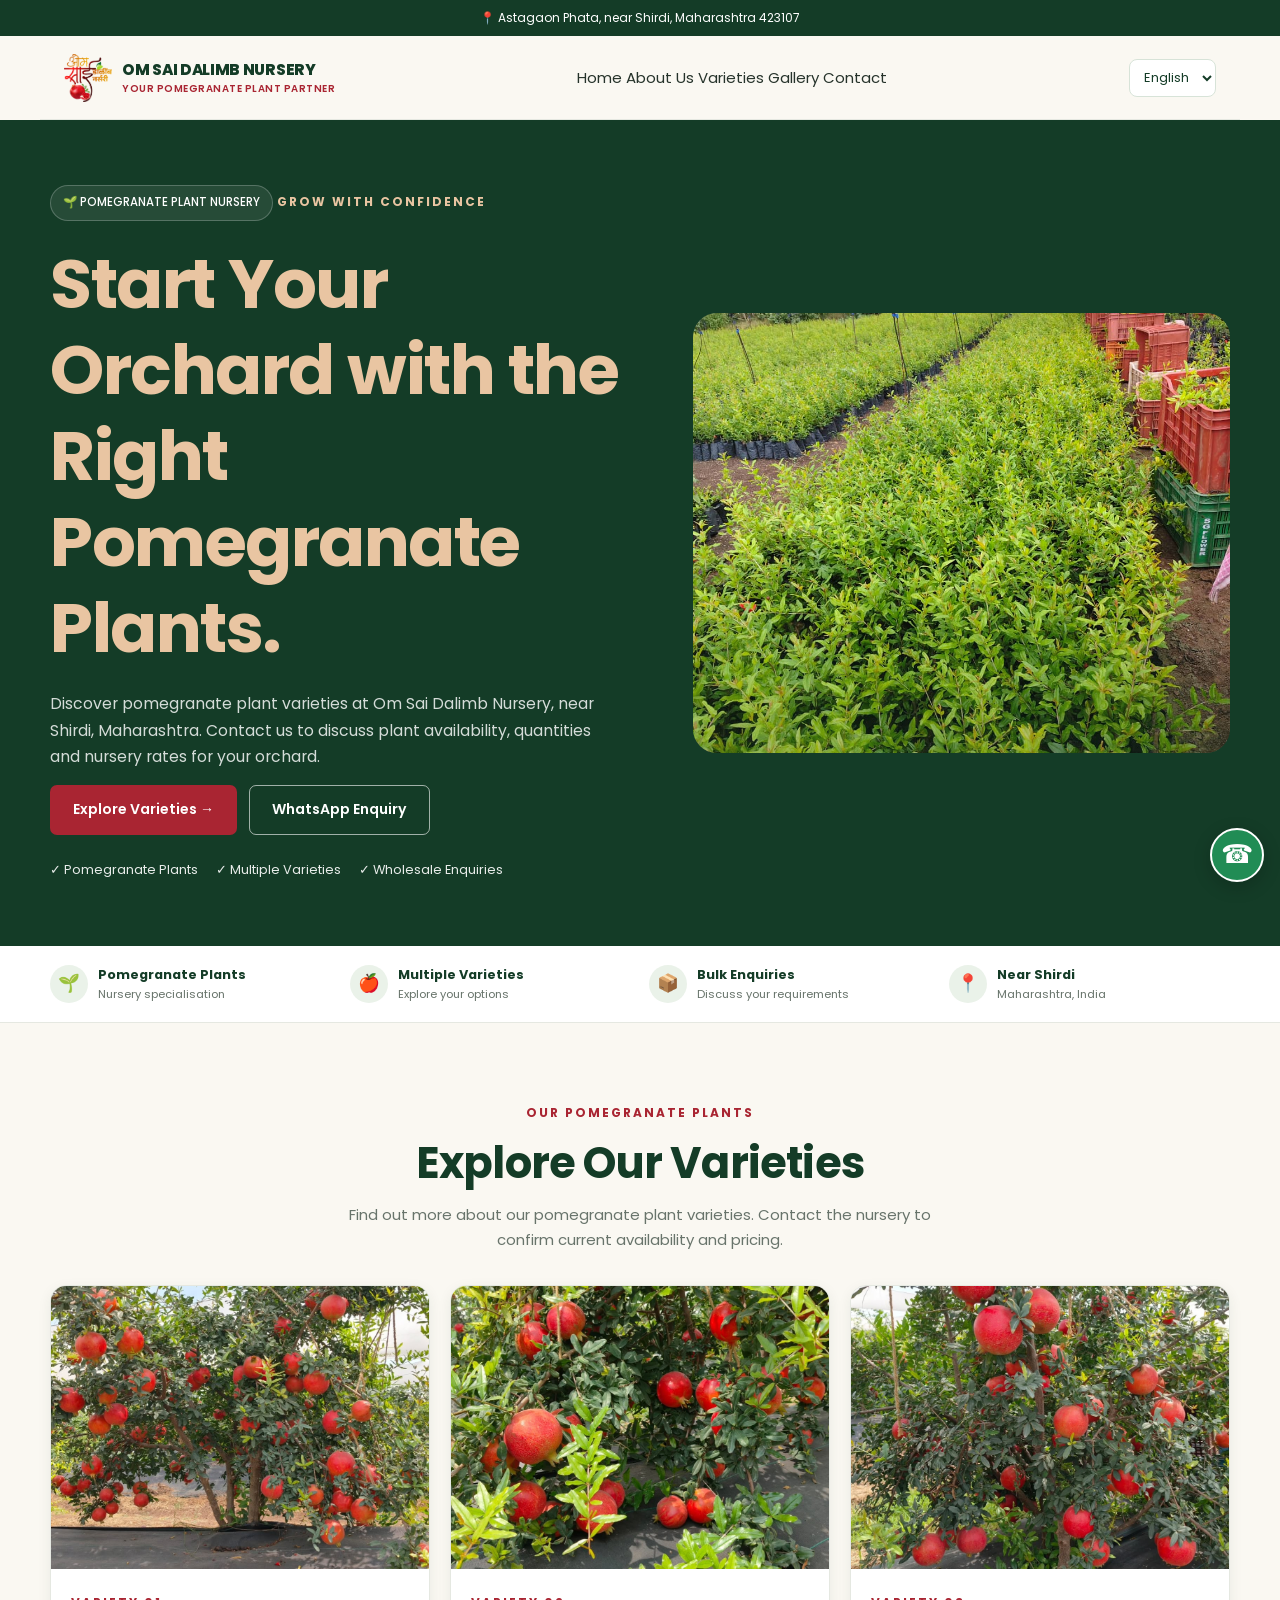
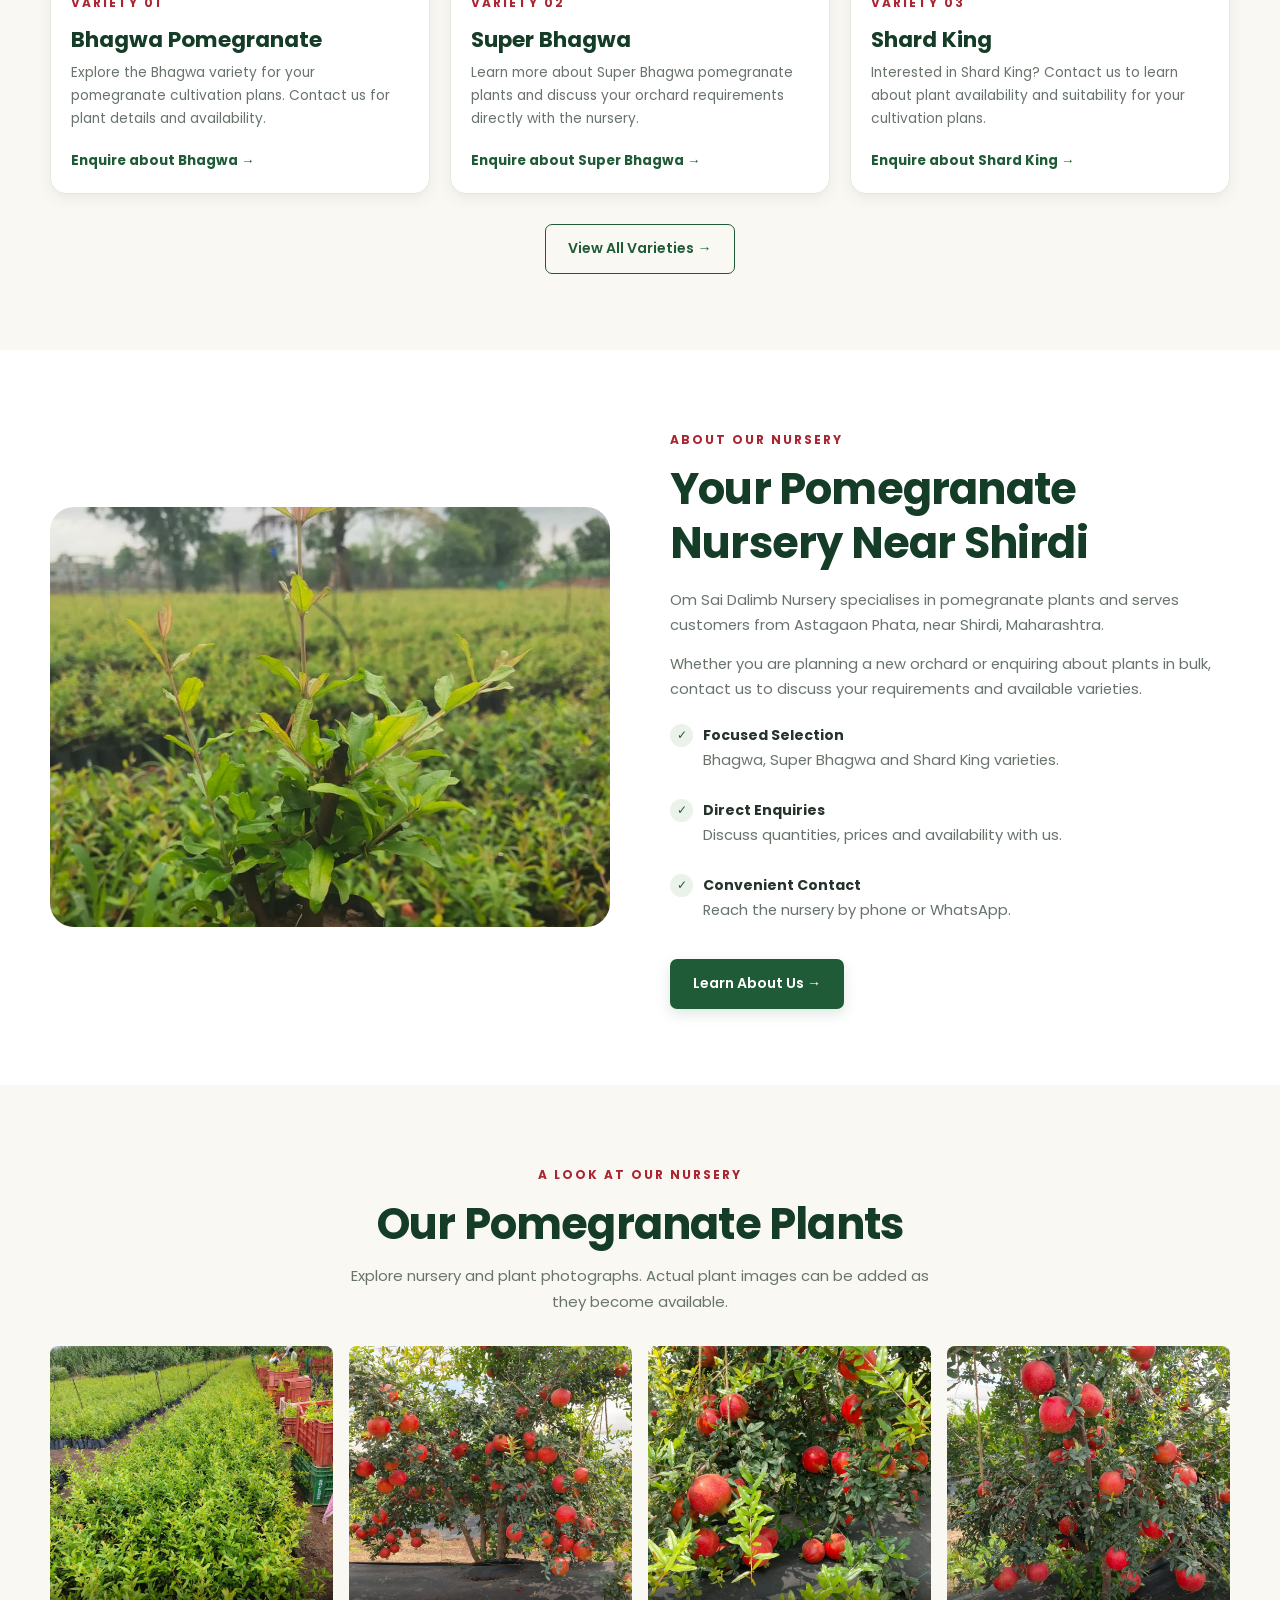
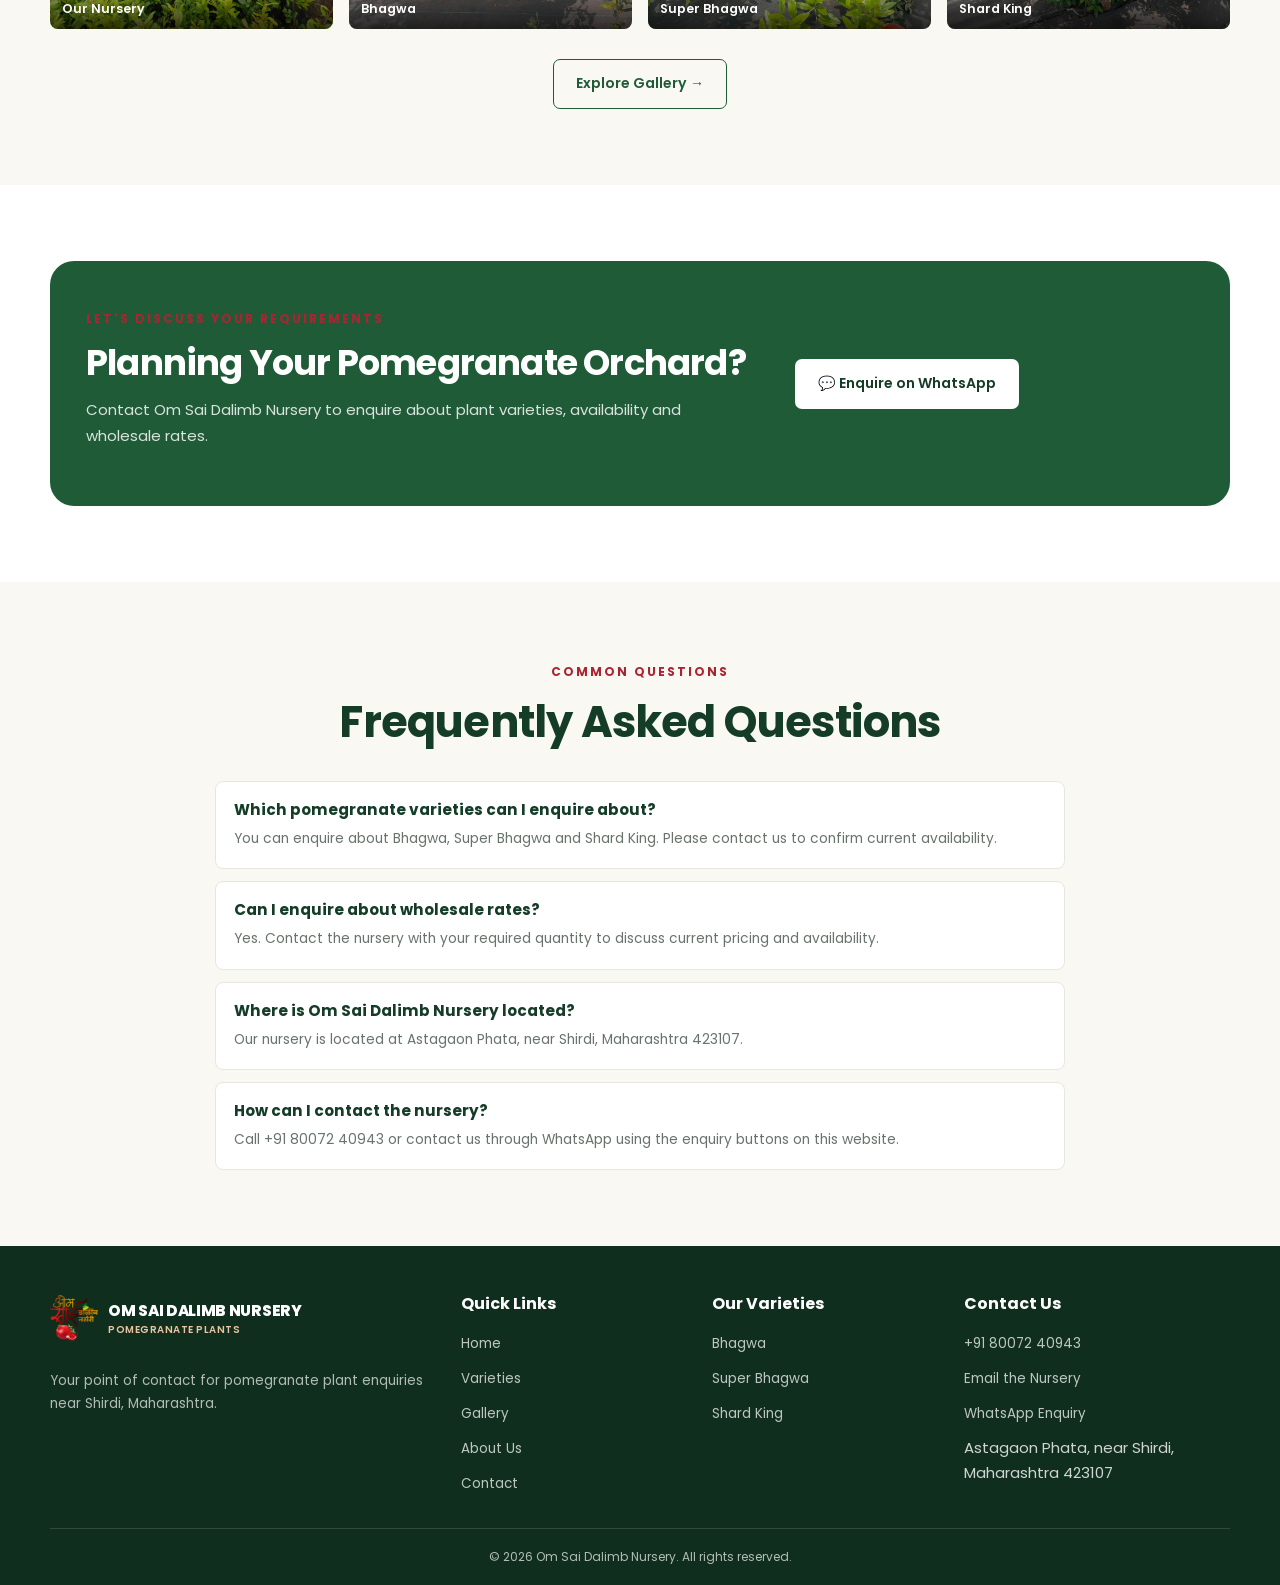
==== commit 69018dc7: "Add files via upload" ====
--- a/index.html
+++ b/index.html
@@ -1,3 +1,4 @@
+
 <!DOCTYPE html>
 <html lang="en">
 
@@ -26,57 +27,68 @@
     <!-- TOP BAR -->
     <div class="topbar">
         <div class="container topbar-inner">
-            <p>📍 Astagaon Phata, near Shirdi, Maharashtra 423107</p>
+            <p data-i18n="location">
+                📍 Astagaon Phata, near Shirdi, Maharashtra 423107
+            </p>
         </div>
     </div>
 
-<!-- NAVIGATION -->
-<header class="navbar">
-    <div class="container navbar-inner">
-
-        <a href="index.html" class="brand" aria-label="Om Sai Dalimb Nursery homepage">
-
-            <img src="images/logo/L1.png"
-                alt="Om Sai Dalimb Nursery logo"
-                onerror="this.style.display='none'"
-                decoding="async">
-
-            <span class="brand-text">
-                <span class="brand-name">OM SAI DALIMB NURSERY</span>
-                <span class="brand-tagline">YOUR POMEGRANATE PLANT PARTNER</span>
-            </span>
-
-        </a>
-
-        <nav class="navMenu" id="navMenu">
-            <a href="index.html">Home</a>
-            <a href="about.html">About Us</a>
-            <a href="varieties.html">Varieties</a>
-            <a href="gallery.html">Gallery</a>
-            <a href="contact.html">Contact</a>
-        </nav>
-
-        <!-- Language selector replaces Enquire Now -->
-        <select class="language-selector"
-            data-language-selector
-            aria-label="Choose language">
-            <option value="en">English</option>
-            <option value="mr">मराठी</option>
-            <option value="hi">हिंदी</option>
-        </select>
-
-        <button class="nav-toggle"
-            id="navToggle"
-            type="button"
-            aria-label="Open navigation menu"
-            aria-controls="navMenu"
-            aria-expanded="false">
-            ☰
-        </button>
-
-    </div>
-</header>
-
+    <!-- NAVIGATION -->
+    <header class="navbar">
+        <div class="container navbar-inner">
+
+            <a href="index.html" class="brand"
+                aria-label="Om Sai Dalimb Nursery homepage">
+
+                <img src="images/logo/L1.png"
+                    alt="Om Sai Dalimb Nursery logo"
+                    onerror="this.style.display='none'"
+                    decoding="async">
+
+                <span class="brand-text">
+                    <span class="brand-name">OM SAI DALIMB NURSERY</span>
+                    <span class="brand-tagline" data-i18n="brandTagline">
+                        YOUR POMEGRANATE PLANT PARTNER
+                    </span>
+                </span>
+
+            </a>
+
+            <nav class="navMenu" id="navMenu" aria-label="Main navigation">
+
+                <a href="index.html" data-i18n="home">Home</a>
+                <a href="about.html" data-i18n="about">About Us</a>
+                <a href="varieties.html" data-i18n="varieties">Varieties</a>
+                <a href="gallery.html" data-i18n="gallery">Gallery</a>
+                <a href="contact.html" data-i18n="contact">Contact</a>
+
+            </nav>
+
+            <!-- LANGUAGE SELECTOR: REPLACES ENQUIRE NOW -->
+            <select class="language-selector"
+                data-language-selector
+                aria-label="Choose language">
+
+                <option value="en">English</option>
+                <option value="mr">मराठी</option>
+                <option value="hi">हिंदी</option>
+
+            </select>
+
+            <!-- MOBILE HAMBURGER -->
+            <button class="nav-toggle"
+                id="navToggle"
+                type="button"
+                aria-label="Open navigation menu"
+                aria-controls="navMenu"
+                aria-expanded="false">
+
+                ☰
+
+            </button>
+
+        </div>
+    </header>
 
     <main>
 
@@ -88,51 +100,59 @@
                 <div class="hero-content">
 
                     <span class="hero-badge" data-i18n="heroBadge">
-    🌱 POMEGRANATE PLANT NURSERY
-</span>
-
-<span class="eyebrow" data-i18n="heroEyebrow">
-    GROW WITH CONFIDENCE
-</span>
-
-<h1>
-    <span data-i18n="heroTitle">Start Your Orchard with the Right</span>
-    <span data-i18n="heroTitleHighlight">Pomegranate Plants.</span>
-</h1>
-
-<p data-i18n="heroDescription">
-    Discover pomegranate plant varieties at Om Sai Dalimb Nursery,
-    near Shirdi, Maharashtra. Contact us to discuss plant availability,
-    quantities and nursery rates for your orchard.
-</p>
-
-<div class="btn-group">
-
-    <a href="varieties.html" class="btn btn-red" data-i18n="exploreVarieties">
-        Explore Varieties →
-    </a>
-
-    <a href="https://wa.me/918007240943?text=Hello%20Om%20Sai%20Dalimb%20Nursery%2C%20I%20would%20like%20to%20enquire%20about%20pomegranate%20plants."
-       class="btn btn-outline"
-       target="_blank"
-       rel="noopener noreferrer"
-       data-i18n="whatsappEnquiry">
-        WhatsApp Enquiry
-    </a>
-
-</div>
-
-<div class="hero-points">
-    <span data-i18n="heroPoint1">✓ Pomegranate Plants</span>
-    <span data-i18n="heroPoint2">✓ Multiple Varieties</span>
-    <span data-i18n="heroPoint3">✓ Wholesale Enquiries</span>
-</div>
+                        🌱 POMEGRANATE PLANT NURSERY
+                    </span>
+
+                    <span class="eyebrow" data-i18n="heroEyebrow">
+                        GROW WITH CONFIDENCE
+                    </span>
+
+                    <h1>
+                        <span data-i18n="heroTitle">
+                            Start Your Orchard with the Right
+                        </span>
+                        <span data-i18n="heroTitleHighlight">
+                            Pomegranate Plants.
+                        </span>
+                    </h1>
+
+                    <p data-i18n="heroDescription">
+                        Discover pomegranate plant varieties at Om Sai Dalimb
+                        Nursery, near Shirdi, Maharashtra. Contact us to discuss
+                        plant availability, quantities and nursery rates for
+                        your orchard.
+                    </p>
+
+                    <div class="btn-group">
+
+                        <a href="varieties.html"
+                            class="btn btn-red"
+                            data-i18n="exploreVarieties">
+                            Explore Varieties →
+                        </a>
+
+                        <a href="https://wa.me/918007240943?text=Hello%20Om%20Sai%20Dalimb%20Nursery%2C%20I%20would%20like%20to%20enquire%20about%20pomegranate%20plants."
+                            class="btn btn-outline"
+                            target="_blank"
+                            rel="noopener noreferrer"
+                            data-i18n="whatsappEnquiry">
+                            WhatsApp Enquiry
+                        </a>
+
+                    </div>
+
+                    <div class="hero-points">
+
+                        <span data-i18n="heroPoint1">✓ Pomegranate Plants</span>
+                        <span data-i18n="heroPoint2">✓ Multiple Varieties</span>
+                        <span data-i18n="heroPoint3">✓ Wholesale Enquiries</span>
+
+                    </div>
 
                 </div>
 
                 <div class="hero-image">
 
-                    <!-- Main hero image loads eagerly for faster first display -->
                     <img src="images/nursery/n8.jpeg"
                         alt="Pomegranate plants growing in a nursery"
                         fetchpriority="high"
@@ -152,32 +172,32 @@
                 <div class="trust-item">
                     <div class="trust-icon">🌱</div>
                     <div>
-                        <strong>Pomegranate Plants</strong>
-                        <small>Nursery specialisation</small>
+                        <strong data-i18n="trustPlants">Pomegranate Plants</strong>
+                        <small data-i18n="trustPlantsSub">Nursery specialisation</small>
                     </div>
                 </div>
 
                 <div class="trust-item">
                     <div class="trust-icon">🍎</div>
                     <div>
-                        <strong>Multiple Varieties</strong>
-                        <small>Explore your options</small>
+                        <strong data-i18n="trustVarieties">Multiple Varieties</strong>
+                        <small data-i18n="trustVarietiesSub">Explore your options</small>
                     </div>
                 </div>
 
                 <div class="trust-item">
                     <div class="trust-icon">📦</div>
                     <div>
-                        <strong>Bulk Enquiries</strong>
-                        <small>Discuss your requirements</small>
+                        <strong data-i18n="trustBulk">Bulk Enquiries</strong>
+                        <small data-i18n="trustBulkSub">Discuss your requirements</small>
                     </div>
                 </div>
 
                 <div class="trust-item">
                     <div class="trust-icon">📍</div>
                     <div>
-                        <strong>Near Shirdi</strong>
-                        <small>Maharashtra, India</small>
+                        <strong data-i18n="trustLocation">Near Shirdi</strong>
+                        <small data-i18n="trustLocationSub">Maharashtra, India</small>
                     </div>
                 </div>
 
@@ -193,15 +213,18 @@
                 <div class="section-heading">
 
                     <span class="eyebrow" data-i18n="plantsEyebrow">
-    OUR POMEGRANATE PLANTS
-</span>
-
-<h2 data-i18n="exploreOurVarieties">Explore Our Varieties</h2>
-
-<p data-i18n="varietiesDescription">
-    Find out more about our pomegranate plant varieties.
-    Contact the nursery to confirm current availability and pricing.
-</p>
+                        OUR POMEGRANATE PLANTS
+                    </span>
+
+                    <h2 data-i18n="exploreOurVarieties">
+                        Explore Our Varieties
+                    </h2>
+
+                    <p data-i18n="varietiesDescription">
+                        Find out more about our pomegranate plant varieties.
+                        Contact the nursery to confirm current availability
+                        and pricing.
+                    </p>
 
                 </div>
 
@@ -222,26 +245,27 @@
 
                         <div class="variety-content">
 
-                            <span class="eyebrow">VARIETY 01</span>
-
-                            <h3>Bhagwa Pomegranate</h3>
-
-                            <span class="eyebrow" data-i18n="variety01">VARIETY 01</span>
-
-<h3 data-i18n="bhagwaTitle">Bhagwa Pomegranate</h3>
-
-<p data-i18n="bhagwaDescription">
-    Explore the Bhagwa variety for your pomegranate cultivation plans.
-    Contact us for plant details and availability.
-</p>
-
-<a href="https://wa.me/918007240943?text=Hello%2C%20I%20would%20like%20to%20enquire%20about%20Bhagwa%20pomegranate%20plants."
-   class="variety-link"
-   target="_blank"
-   rel="noopener noreferrer"
-   data-i18n="enquireBhagwa">
-    Enquire about Bhagwa →
-</a>
+                            <span class="eyebrow" data-i18n="variety01">
+                                VARIETY 01
+                            </span>
+
+                            <h3 data-i18n="bhagwaTitle">
+                                Bhagwa Pomegranate
+                            </h3>
+
+                            <p data-i18n="bhagwaDescription">
+                                Explore the Bhagwa variety for your pomegranate
+                                cultivation plans. Contact us for plant details
+                                and availability.
+                            </p>
+
+                            <a href="https://wa.me/918007240943?text=Hello%2C%20I%20would%20like%20to%20enquire%20about%20Bhagwa%20pomegranate%20plants."
+                                class="variety-link"
+                                target="_blank"
+                                rel="noopener noreferrer"
+                                data-i18n="enquireBhagwa">
+                                Enquire about Bhagwa →
+                            </a>
 
                         </div>
 
@@ -262,20 +286,25 @@
 
                         <div class="variety-content">
 
-                            <span class="eyebrow">VARIETY 02</span>
-
-                            <h3>Super Bhagwa</h3>
-
-                            <p>
-                                Learn more about Super Bhagwa pomegranate plants
-                                and discuss your orchard requirements directly
-                                with the nursery.
+                            <span class="eyebrow" data-i18n="variety02">
+                                VARIETY 02
+                            </span>
+
+                            <h3 data-i18n="superBhagwaTitle">
+                                Super Bhagwa
+                            </h3>
+
+                            <p data-i18n="superBhagwaDescription">
+                                Learn more about Super Bhagwa pomegranate
+                                plants and discuss your orchard requirements
+                                directly with the nursery.
                             </p>
 
                             <a href="https://wa.me/918007240943?text=Hello%2C%20I%20would%20like%20to%20enquire%20about%20Super%20Bhagwa%20pomegranate%20plants."
                                 class="variety-link"
                                 target="_blank"
-                                rel="noopener noreferrer">
+                                rel="noopener noreferrer"
+                                data-i18n="enquireSuperBhagwa">
                                 Enquire about Super Bhagwa →
                             </a>
 
@@ -298,11 +327,15 @@
 
                         <div class="variety-content">
 
-                            <span class="eyebrow">VARIETY 03</span>
-
-                            <h3>Shard King</h3>
-
-                            <p>
+                            <span class="eyebrow" data-i18n="variety03">
+                                VARIETY 03
+                            </span>
+
+                            <h3 data-i18n="shardKingTitle">
+                                Shard King
+                            </h3>
+
+                            <p data-i18n="shardKingDescription">
                                 Interested in Shard King? Contact us to learn
                                 about plant availability and suitability for
                                 your cultivation plans.
@@ -311,7 +344,8 @@
                             <a href="https://wa.me/918007240943?text=Hello%2C%20I%20would%20like%20to%20enquire%20about%20Shard%20King%20pomegranate%20plants."
                                 class="variety-link"
                                 target="_blank"
-                                rel="noopener noreferrer">
+                                rel="noopener noreferrer"
+                                data-i18n="enquireShardKing">
                                 Enquire about Shard King →
                             </a>
 
@@ -323,7 +357,9 @@
 
                 <div class="text-center mt-3">
 
-                    <a href="varieties.html" class="btn btn-outline">
+                    <a href="varieties.html"
+                        class="btn btn-outline"
+                        data-i18n="viewAllVarieties">
                         View All Varieties →
                     </a>
 
@@ -350,17 +386,21 @@
 
                 <div class="about-content">
 
-                    <span class="eyebrow">ABOUT OUR NURSERY</span>
-
-                    <h2>Your Pomegranate Nursery Near Shirdi</h2>
-
-                    <p>
+                    <span class="eyebrow" data-i18n="aboutEyebrow">
+                        ABOUT OUR NURSERY
+                    </span>
+
+                    <h2 data-i18n="aboutTitle">
+                        Your Pomegranate Nursery Near Shirdi
+                    </h2>
+
+                    <p data-i18n="aboutParagraph1">
                         Om Sai Dalimb Nursery specialises in pomegranate plants
                         and serves customers from Astagaon Phata, near Shirdi,
                         Maharashtra.
                     </p>
 
-                    <p>
+                    <p data-i18n="aboutParagraph2">
                         Whether you are planning a new orchard or enquiring
                         about plants in bulk, contact us to discuss your
                         requirements and available varieties.
@@ -371,30 +411,44 @@
                         <li>
                             <span>✓</span>
                             <div>
-                                <strong>Focused Selection</strong>
-                                <p>Bhagwa, Super Bhagwa and Shard King varieties.</p>
+                                <strong data-i18n="feature1Title">
+                                    Focused Selection
+                                </strong>
+                                <p data-i18n="feature1Description">
+                                    Bhagwa, Super Bhagwa and Shard King varieties.
+                                </p>
                             </div>
                         </li>
 
                         <li>
                             <span>✓</span>
                             <div>
-                                <strong>Direct Enquiries</strong>
-                                <p>Discuss quantities, prices and availability with us.</p>
+                                <strong data-i18n="feature2Title">
+                                    Direct Enquiries
+                                </strong>
+                                <p data-i18n="feature2Description">
+                                    Discuss quantities, prices and availability with us.
+                                </p>
                             </div>
                         </li>
 
                         <li>
                             <span>✓</span>
                             <div>
-                                <strong>Convenient Contact</strong>
-                                <p>Reach the nursery by phone or WhatsApp.</p>
+                                <strong data-i18n="feature3Title">
+                                    Convenient Contact
+                                </strong>
+                                <p data-i18n="feature3Description">
+                                    Reach the nursery by phone or WhatsApp.
+                                </p>
                             </div>
                         </li>
 
                     </ul>
 
-                    <a href="about.html" class="btn btn-primary">
+                    <a href="about.html"
+                        class="btn btn-primary"
+                        data-i18n="learnAboutUs">
                         Learn About Us →
                     </a>
 
@@ -411,13 +465,17 @@
 
                 <div class="section-heading">
 
-                    <span class="eyebrow">A LOOK AT OUR NURSERY</span>
-
-                    <h2>Our Pomegranate Plants</h2>
-
-                    <p>
-                        Explore nursery and plant photographs.
-                        Actual plant images can be added as they become available.
+                    <span class="eyebrow" data-i18n="galleryEyebrow">
+                        A LOOK AT OUR NURSERY
+                    </span>
+
+                    <h2 data-i18n="plantsSectionTitle">
+                        Our Pomegranate Plants
+                    </h2>
+
+                    <p data-i18n="galleryDescription">
+                        Explore nursery and plant photographs. Actual plant
+                        images can be added as they become available.
                     </p>
 
                 </div>
@@ -429,7 +487,9 @@
                             alt="Pomegranate nursery"
                             loading="lazy"
                             decoding="async">
-                        <span class="gallery-caption">Our Nursery</span>
+                        <span class="gallery-caption" data-i18n="ourNursery">
+                            Our Nursery
+                        </span>
                     </a>
 
                     <a href="gallery.html" class="gallery-item">
@@ -438,7 +498,9 @@
                             loading="lazy"
                             decoding="async"
                             onerror="this.onerror=null;this.src='images/hero/hero1.jpeg';">
-                        <span class="gallery-caption">Bhagwa</span>
+                        <span class="gallery-caption" data-i18n="bhagwa">
+                            Bhagwa
+                        </span>
                     </a>
 
                     <a href="gallery.html" class="gallery-item">
@@ -447,7 +509,9 @@
                             loading="lazy"
                             decoding="async"
                             onerror="this.onerror=null;this.src='images/hero/hero1.jpeg';">
-                        <span class="gallery-caption">Super Bhagwa</span>
+                        <span class="gallery-caption" data-i18n="superBhagwaTitle">
+                            Super Bhagwa
+                        </span>
                     </a>
 
                     <a href="gallery.html" class="gallery-item">
@@ -456,14 +520,18 @@
                             loading="lazy"
                             decoding="async"
                             onerror="this.onerror=null;this.src='images/hero/hero1.jpeg';">
-                        <span class="gallery-caption">Shard King</span>
+                        <span class="gallery-caption" data-i18n="shardKingTitle">
+                            Shard King
+                        </span>
                     </a>
 
                 </div>
 
                 <div class="text-center mt-3">
 
-                    <a href="gallery.html" class="btn btn-outline">
+                    <a href="gallery.html"
+                        class="btn btn-outline"
+                        data-i18n="exploreGallery">
                         Explore Gallery →
                     </a>
 
@@ -482,13 +550,16 @@
 
                     <div>
 
-                        <span class="eyebrow" style="color: #e9c5a2;">
+                        <span class="eyebrow cta-eyebrow"
+                            data-i18n="ctaEyebrow">
                             LET'S DISCUSS YOUR REQUIREMENTS
                         </span>
 
-                        <h2>Planning Your Pomegranate Orchard?</h2>
-
-                        <p>
+                        <h2 data-i18n="ctaTitle">
+                            Planning Your Pomegranate Orchard?
+                        </h2>
+
+                        <p data-i18n="ctaDescription">
                             Contact Om Sai Dalimb Nursery to enquire about
                             plant varieties, availability and wholesale rates.
                         </p>
@@ -500,11 +571,14 @@
                         <a href="https://wa.me/918007240943?text=Hello%20Om%20Sai%20Dalimb%20Nursery%2C%20I%20would%20like%20to%20enquire%20about%20pomegranate%20plants%20and%20wholesale%20rates."
                             class="btn btn-white"
                             target="_blank"
-                            rel="noopener noreferrer">
+                            rel="noopener noreferrer"
+                            data-i18n="enquireWhatsApp">
                             💬 Enquire on WhatsApp
                         </a>
 
-                        <a href="tel:+918007240943" class="btn btn-outline">
+                        <a href="tel:+918007240943"
+                            class="btn btn-outline"
+                            data-i18n="callNursery">
                             Call the Nursery
                         </a>
 
@@ -523,9 +597,13 @@
 
                 <div class="section-heading">
 
-                    <span class="eyebrow">COMMON QUESTIONS</span>
-
-                    <h2>Frequently Asked Questions</h2>
+                    <span class="eyebrow" data-i18n="faqEyebrow">
+                        COMMON QUESTIONS
+                    </span>
+
+                    <h2 data-i18n="faqTitle">
+                        Frequently Asked Questions
+                    </h2>
 
                 </div>
 
@@ -533,9 +611,11 @@
 
                     <article class="faq-item">
 
-                        <h3>Which pomegranate varieties can I enquire about?</h3>
-
-                        <p>
+                        <h3 data-i18n="faqQuestion1">
+                            Which pomegranate varieties can I enquire about?
+                        </h3>
+
+                        <p data-i18n="faqAnswer1">
                             You can enquire about Bhagwa, Super Bhagwa and
                             Shard King. Please contact us to confirm current
                             availability.
@@ -545,9 +625,11 @@
 
                     <article class="faq-item">
 
-                        <h3>Can I enquire about wholesale rates?</h3>
-
-                        <p>
+                        <h3 data-i18n="faqQuestion2">
+                            Can I enquire about wholesale rates?
+                        </h3>
+
+                        <p data-i18n="faqAnswer2">
                             Yes. Contact the nursery with your required quantity
                             to discuss current pricing and availability.
                         </p>
@@ -556,9 +638,11 @@
 
                     <article class="faq-item">
 
-                        <h3>Where is Om Sai Dalimb Nursery located?</h3>
-
-                        <p>
+                        <h3 data-i18n="faqQuestion3">
+                            Where is Om Sai Dalimb Nursery located?
+                        </h3>
+
+                        <p data-i18n="faqAnswer3">
                             Our nursery is located at Astagaon Phata, near
                             Shirdi, Maharashtra 423107.
                         </p>
@@ -567,9 +651,11 @@
 
                     <article class="faq-item">
 
-                        <h3>How can I contact the nursery?</h3>
-
-                        <p>
+                        <h3 data-i18n="faqQuestion4">
+                            How can I contact the nursery?
+                        </h3>
+
+                        <p data-i18n="faqAnswer4">
                             Call +91 80072 40943 or contact us through WhatsApp
                             using the enquiry buttons on this website.
                         </p>
@@ -603,12 +689,14 @@
 
                         <span class="brand-text">
                             <span class="brand-name">OM SAI DALIMB NURSERY</span>
-                            <span class="brand-tagline">POMEGRANATE PLANTS</span>
+                            <span class="brand-tagline" data-i18n="footerTagline">
+                                POMEGRANATE PLANTS
+                            </span>
                         </span>
 
                     </a>
 
-                    <p class="mt-2">
+                    <p class="mt-2" data-i18n="footerDescription">
                         Your point of contact for pomegranate plant enquiries
                         near Shirdi, Maharashtra.
                     </p>
@@ -617,33 +705,33 @@
 
                 <div>
 
-                    <h3>Quick Links</h3>
+                    <h3 data-i18n="quickLinks">Quick Links</h3>
 
                     <ul class="footer-links">
-                        <li><a href="index.html">Home</a></li>
-                        <li><a href="varieties.html">Varieties</a></li>
-                        <li><a href="gallery.html">Gallery</a></li>
-                        <li><a href="about.html">About Us</a></li>
-                        <li><a href="contact.html">Contact</a></li>
+                        <li><a href="index.html" data-i18n="home">Home</a></li>
+                        <li><a href="varieties.html" data-i18n="varieties">Varieties</a></li>
+                        <li><a href="gallery.html" data-i18n="gallery">Gallery</a></li>
+                        <li><a href="about.html" data-i18n="about">About Us</a></li>
+                        <li><a href="contact.html" data-i18n="contact">Contact</a></li>
                     </ul>
 
                 </div>
 
                 <div>
 
-                    <h3>Our Varieties</h3>
+                    <h3 data-i18n="ourVarieties">Our Varieties</h3>
 
                     <ul class="footer-links">
-                        <li><a href="varieties.html">Bhagwa</a></li>
-                        <li><a href="varieties.html">Super Bhagwa</a></li>
-                        <li><a href="varieties.html">Shard King</a></li>
+                        <li><a href="varieties.html" data-i18n="bhagwa">Bhagwa</a></li>
+                        <li><a href="varieties.html" data-i18n="superBhagwaTitle">Super Bhagwa</a></li>
+                        <li><a href="varieties.html" data-i18n="shardKingTitle">Shard King</a></li>
                     </ul>
 
                 </div>
 
                 <div>
 
-                    <h3>Contact Us</h3>
+                    <h3 data-i18n="contactUs">Contact Us</h3>
 
                     <ul class="footer-links">
 
@@ -654,7 +742,8 @@
                         </li>
 
                         <li>
-                            <a href="mailto:jejurkarsagar766@gmail.com">
+                            <a href="mailto:jejurkarsagar766@gmail.com"
+                                data-i18n="emailNursery">
                                 Email the Nursery
                             </a>
                         </li>
@@ -662,13 +751,14 @@
                         <li>
                             <a href="https://wa.me/918007240943"
                                 target="_blank"
-                                rel="noopener noreferrer">
+                                rel="noopener noreferrer"
+                                data-i18n="whatsappEnquiry">
                                 WhatsApp Enquiry
                             </a>
                         </li>
 
                         <li>
-                            <span>
+                            <span data-i18n="locationFooter">
                                 Astagaon Phata, near Shirdi,
                                 Maharashtra 423107
                             </span>
@@ -684,7 +774,9 @@
 
                 <p>
                     &copy; <span id="currentYear"></span>
-                    Om Sai Dalimb Nursery. All rights reserved.
+                    <span data-i18n="copyright">
+                        Om Sai Dalimb Nursery. All rights reserved.
+                    </span>
                 </p>
 
             </div>
@@ -699,51 +791,82 @@
         target="_blank"
         rel="noopener noreferrer"
         aria-label="Contact Om Sai Dalimb Nursery on WhatsApp">
+
         ☎
+
     </a>
 
-    <!-- JAVASCRIPT -->
+    <!-- NAVIGATION JAVASCRIPT -->
     <script>
-        const navToggle = document.getElementById("navToggle");
-        const navMenu = document.getElementById("navMenu");
-
-        if (navToggle && navMenu) {
-
-            navToggle.addEventListener("click", function () {
-
-                const isOpen = navMenu.classList.toggle("show");
-
-                navToggle.setAttribute("aria-expanded", String(isOpen));
-
-                navToggle.setAttribute(
-                    "aria-label",
-                    isOpen ? "Close navigation menu" : "Open navigation menu"
-                );
-
-                navToggle.textContent = isOpen ? "✕" : "☰";
-
-            });
-
-            navMenu.querySelectorAll("a").forEach(function (link) {
-
-                link.addEventListener("click", function () {
-
-                    navMenu.classList.remove("show");
-
-                    navToggle.setAttribute("aria-expanded", "false");
-                    navToggle.setAttribute("aria-label", "Open navigation menu");
-                    navToggle.textContent = "☰";
-
+        (function () {
+            const navToggle = document.getElementById("navToggle");
+            const navMenu = document.getElementById("navMenu");
+
+            if (navToggle && navMenu) {
+
+                navToggle.addEventListener("click", function () {
+
+                    const isOpen = navMenu.classList.toggle("show");
+
+                    navToggle.setAttribute("aria-expanded", String(isOpen));
+
+                    navToggle.setAttribute(
+                        "aria-label",
+                        isOpen
+                            ? "Close navigation menu"
+                            : "Open navigation menu"
+                    );
+
+                    navToggle.textContent = isOpen ? "✕" : "☰";
                 });
 
-            });
-
-        }
-
-        document.getElementById("currentYear").textContent =
-            new Date().getFullYear();
+                navMenu.querySelectorAll("a").forEach(function (link) {
+
+                    link.addEventListener("click", function () {
+
+                        navMenu.classList.remove("show");
+
+                        navToggle.setAttribute("aria-expanded", "false");
+                        navToggle.setAttribute(
+                            "aria-label",
+                            "Open navigation menu"
+                        );
+
+                        navToggle.textContent = "☰";
+                    });
+
+                });
+
+                document.addEventListener("click", function (event) {
+
+                    if (
+                        !navMenu.contains(event.target) &&
+                        !navToggle.contains(event.target) &&
+                        navMenu.classList.contains("show")
+                    ) {
+                        navMenu.classList.remove("show");
+                        navToggle.setAttribute("aria-expanded", "false");
+                        navToggle.setAttribute(
+                            "aria-label",
+                            "Open navigation menu"
+                        );
+                        navToggle.textContent = "☰";
+                    }
+
+                });
+
+            }
+
+            const yearElement = document.getElementById("currentYear");
+
+            if (yearElement) {
+                yearElement.textContent = new Date().getFullYear();
+            }
+        })();
     </script>
-<script src="js/language.js" defer></script>
+
+    <!-- LANGUAGE TRANSLATIONS -->
+    <script src="js/language.js" defer></script>
+
 </body>
-
-</html>+</html>
